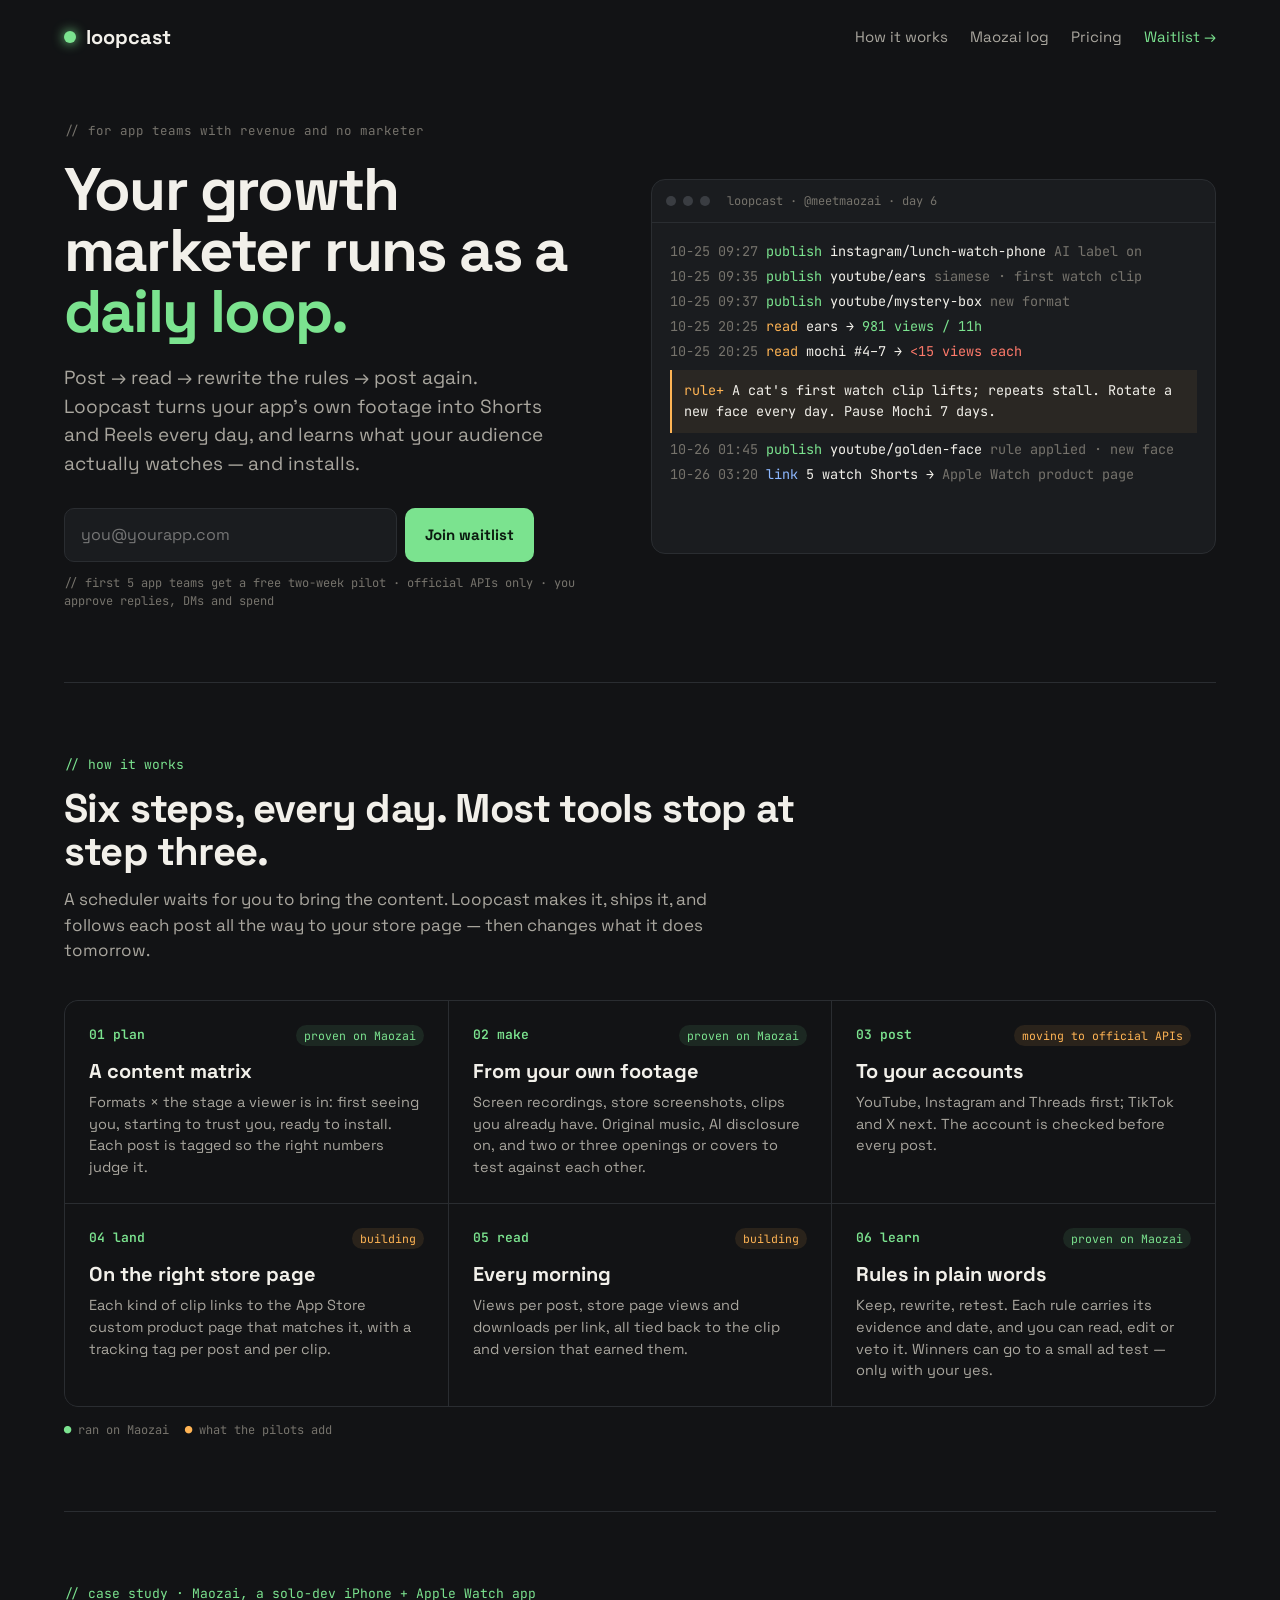
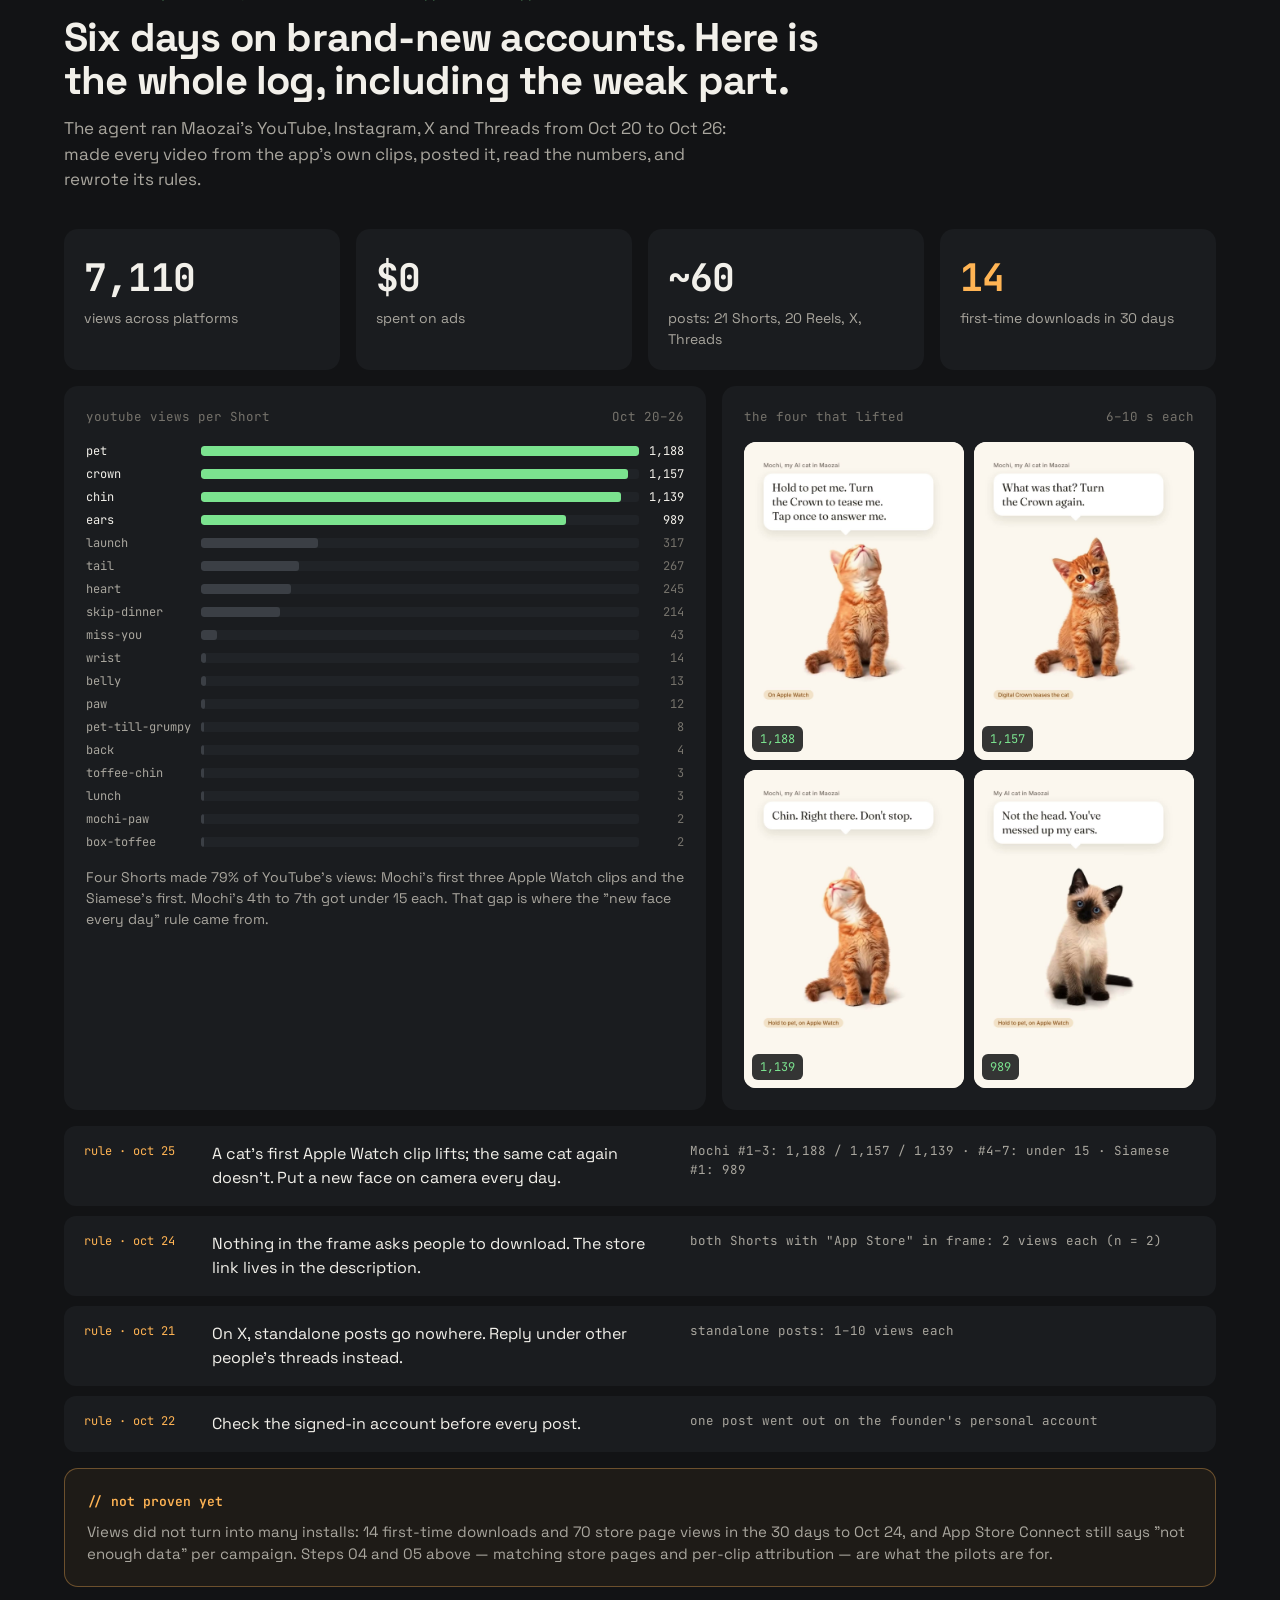
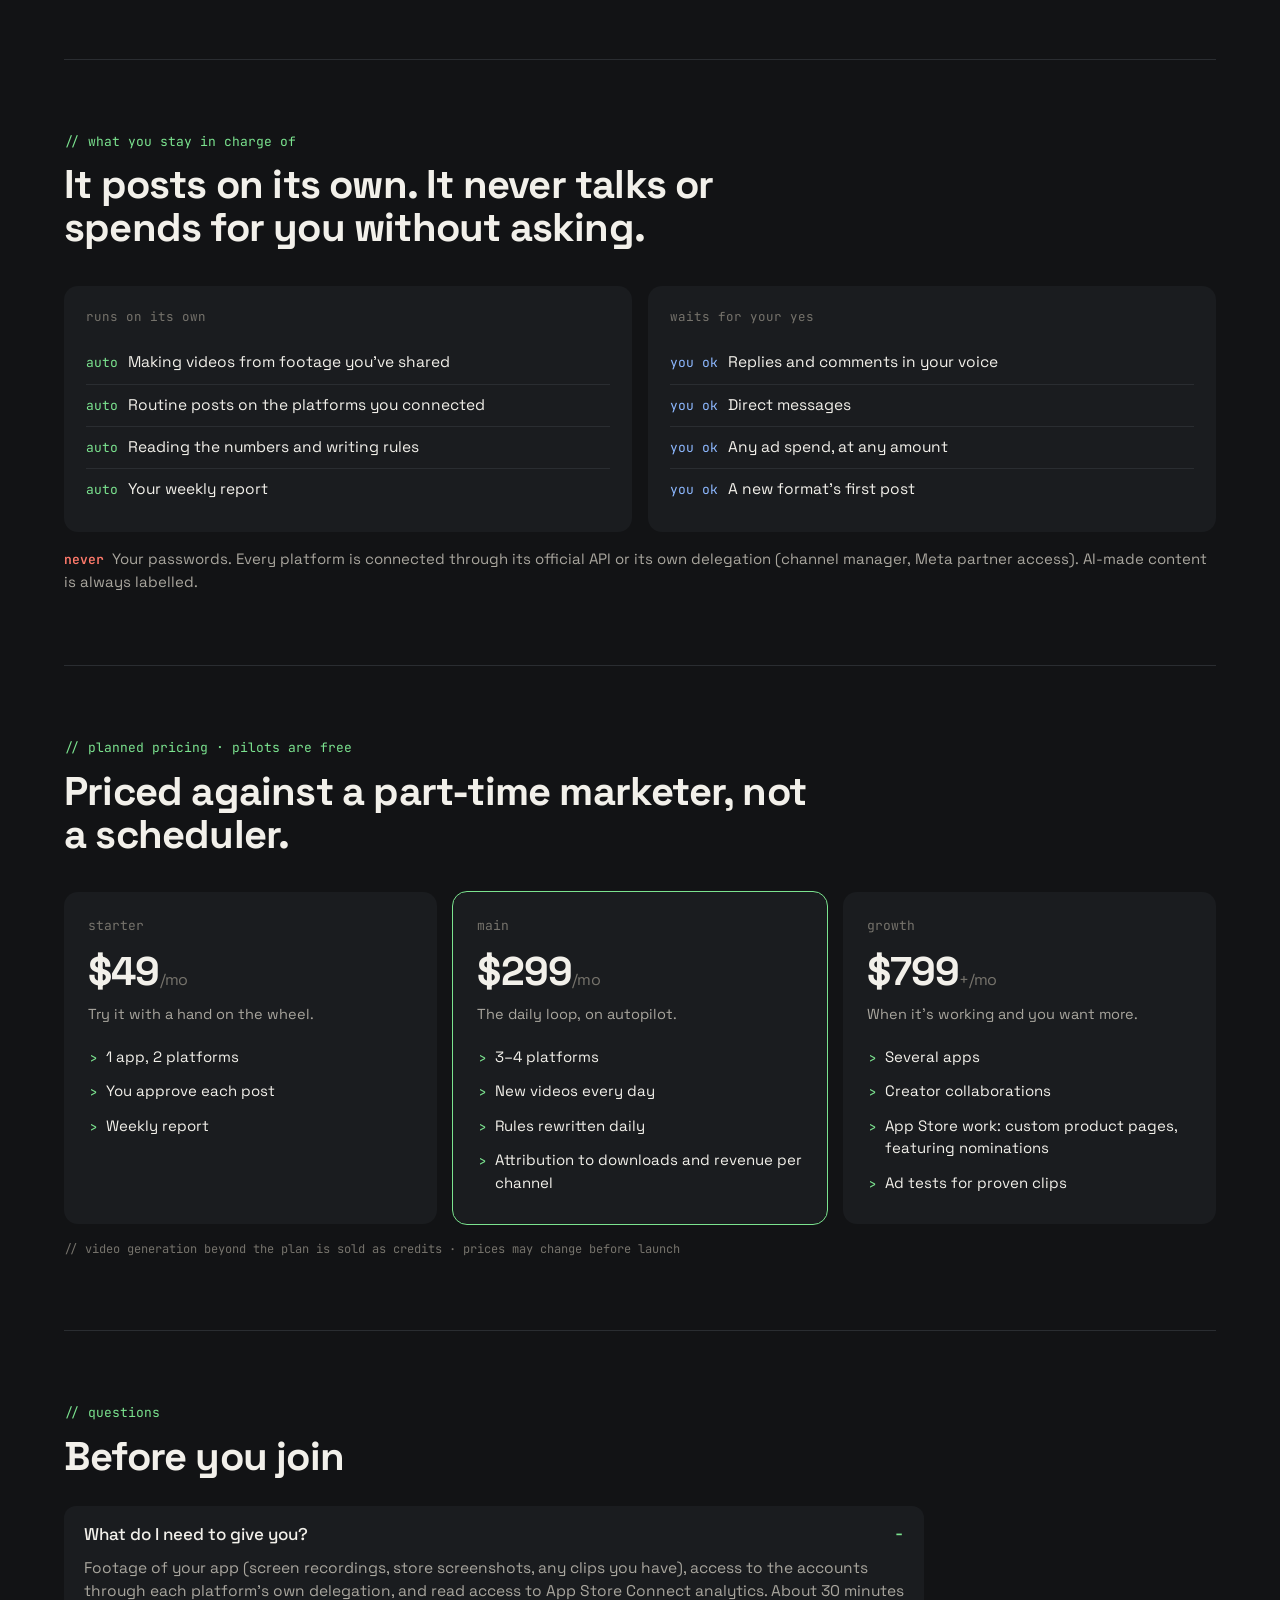
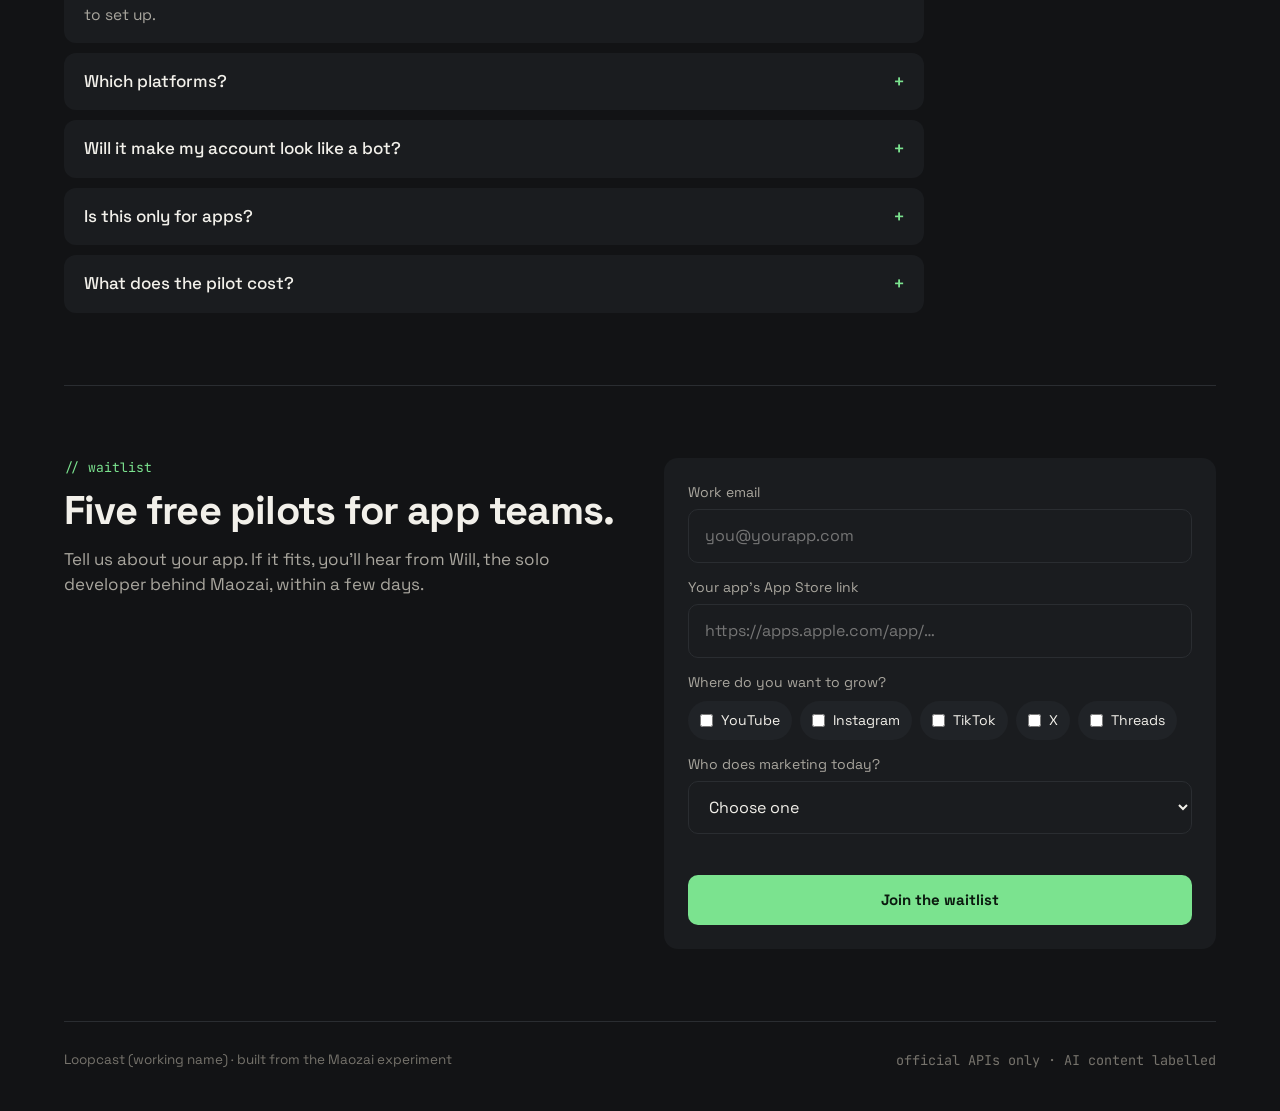
==== index.html @ eec86c52 "feat: loopcast landing page with waitlist Co-Authored-By: Claude Opus 5.5 <noreply@anthropic.com>" ====
<!doctype html>
<html lang="en">
<head>
<meta charset="utf-8">
<meta name="viewport" content="width=device-width, initial-scale=1">
<title>Loopcast — a growth marketer that runs as a daily loop</title>
<meta name="description" content="Loopcast turns your app's own footage into Shorts and Reels every day, posts them through official APIs, reads the numbers and rewrites its own rules. Case study: Maozai, 7,110 views in 6 days with $0 on ads.">
<link rel="canonical" href="https://loopcast.dev/">
<meta property="og:type" content="website">
<meta property="og:url" content="https://loopcast.dev/">
<meta property="og:title" content="Loopcast — a growth marketer that runs as a daily loop">
<meta property="og:description" content="Post, read the numbers, rewrite the rules, post again. Case study: Maozai, 7,110 views in 6 days with $0 on ads.">
<meta property="og:image" content="https://loopcast.dev/og.png">
<meta property="og:image:width" content="1200">
<meta property="og:image:height" content="630">
<meta name="twitter:card" content="summary_large_image">
<meta name="twitter:image" content="https://loopcast.dev/og.png">
<link rel="icon" href="favicon.svg" type="image/svg+xml">
<meta name="theme-color" content="#121315">
<link rel="preconnect" href="https://fonts.googleapis.com">
<link rel="preconnect" href="https://fonts.gstatic.com" crossorigin>
<link href="https://fonts.googleapis.com/css2?family=Space+Grotesk:wght@400;500;700&family=JetBrains+Mono:wght@400;600&display=swap" rel="stylesheet">
<!-- Analytics: add the Umami script here once a website id exists (same setup as pocketcat.app). -->
<style>
:root{--bg:#121315;--panel:#1A1C1F;--panel2:#202327;--line:#2A2D31;--ink:#F2F0EA;--body:#A9A69E;--soft:#76736C;--green:#7BE38F;--amber:#FFB454;--red:#FF7A6B;--blue:#8DB8FF}
*{box-sizing:border-box;margin:0;padding:0}
html{scroll-behavior:smooth}
@media(prefers-reduced-motion:reduce){html{scroll-behavior:auto}}
body{background:var(--bg);color:var(--ink);font-family:"Space Grotesk",system-ui,sans-serif;-webkit-font-smoothing:antialiased;line-height:1.5;overflow-x:hidden}
.mono{font-family:"JetBrains Mono",ui-monospace,monospace}
a{color:inherit}
.wrap{max-width:1200px;margin:0 auto;padding:0 24px}
nav{display:flex;justify-content:space-between;align-items:center;padding:22px 0;font-size:15px}
.logo{font-weight:700;font-size:20px;display:flex;align-items:center;gap:10px;text-decoration:none}
.logo i{width:12px;height:12px;border-radius:50%;background:var(--green);box-shadow:0 0 12px var(--green)}
nav .links a{color:var(--body);text-decoration:none;margin-left:22px}
nav .links a:hover{color:var(--ink)}
nav .links a.cta{color:var(--green)}

/* hero */
.hero{display:grid;grid-template-columns:1fr 1.05fr;gap:48px;align-items:center;padding:48px 0 72px}
.eyebrow{font-family:"JetBrains Mono",monospace;font-size:12.5px;color:var(--soft);margin-bottom:18px}
h1{font-size:60px;line-height:1.02;letter-spacing:-.03em;font-weight:700}
h1 span{color:var(--green)}
.lede{color:var(--body);font-size:19px;margin:22px 0 30px;max-width:500px}
.quick{display:flex;gap:8px;max-width:470px}
input,select{padding:14px 16px;background:var(--panel);border:1px solid var(--line);border-radius:10px;color:var(--ink);font:inherit;font-size:16px;width:100%}
input:focus,select:focus{outline:2px solid var(--green);outline-offset:1px;border-color:transparent}
.quick input{flex:1}
button{padding:14px 20px;border:0;border-radius:10px;background:var(--green);color:#0B1A0F;font:inherit;font-weight:700;font-size:15px;cursor:pointer;white-space:nowrap}
button:hover{filter:brightness(1.08)}
.fine{font-family:"JetBrains Mono",monospace;font-size:12px;color:var(--soft);margin-top:12px}

.term{background:var(--panel);border:1px solid var(--line);border-radius:14px;overflow:hidden;font-family:"JetBrains Mono",monospace;font-size:13.5px;min-width:0}
.bar{display:flex;gap:7px;padding:12px 14px;border-bottom:1px solid var(--line);align-items:center;color:var(--soft);font-size:12px}
.bar i{width:10px;height:10px;border-radius:50%;background:#3A3D42;flex:none}
.bar span{margin-left:10px;white-space:nowrap;overflow:hidden;text-overflow:ellipsis}
.log{padding:16px 18px;line-height:1.85;min-height:330px}
.log>div{white-space:nowrap;overflow:hidden;text-overflow:ellipsis}
.log>div.hide{visibility:hidden}
.t{color:var(--soft)}.g{color:var(--green)}.a{color:var(--amber)}.r{color:var(--red)}.w{color:var(--ink)}.b{color:var(--blue)}
.rulebox{margin:6px 0 4px;padding:10px 12px;border-left:2px solid var(--amber);background:rgba(255,180,84,.07);white-space:normal!important;line-height:1.6}
.cursor{display:inline-block;width:8px;height:15px;background:var(--green);vertical-align:-2px;animation:blink 1s steps(1) infinite}
@keyframes blink{50%{opacity:0}}
@media(prefers-reduced-motion:reduce){.cursor{animation:none}}

/* sections */
section.block{padding:72px 0;border-top:1px solid var(--line)}
.label{font-family:"JetBrains Mono",monospace;font-size:13px;color:var(--green);margin-bottom:12px}
h2{font-size:40px;line-height:1.08;letter-spacing:-.02em;font-weight:700;max-width:760px}
.sub{color:var(--body);font-size:17px;max-width:680px;margin-top:14px}

/* loop */
.loop{display:grid;grid-template-columns:repeat(3,1fr);gap:1px;background:var(--line);border:1px solid var(--line);border-radius:14px;overflow:hidden;margin-top:36px}
.step{background:var(--bg);padding:24px}
.step .n{font-family:"JetBrains Mono",monospace;color:var(--green);font-size:13px;font-weight:600;display:flex;justify-content:space-between;gap:8px}
.state{font-weight:400;font-size:11.5px;padding:2px 8px;border-radius:99px;white-space:nowrap}
.state.ok{color:var(--green);background:rgba(123,227,143,.1)}
.state.wip{color:var(--amber);background:rgba(255,180,84,.1)}
.state.ask{color:var(--blue);background:rgba(141,184,255,.1)}
.step h3{font-size:20px;margin:10px 0 6px}
.step p{color:var(--body);font-size:14.5px}
.legend{display:flex;gap:16px;flex-wrap:wrap;margin-top:14px;font-family:"JetBrains Mono",monospace;font-size:12px;color:var(--soft)}

/* case */
.stats{display:grid;grid-template-columns:repeat(4,1fr);gap:16px;margin-top:36px}
.stat{background:var(--panel);border-radius:14px;padding:20px}
.stat .v{font-size:38px;font-weight:700;letter-spacing:-.02em}
.stat .k{color:var(--body);font-size:14px;margin-top:2px}
.stat.warn .v{color:var(--amber)}
.case{display:grid;grid-template-columns:1.3fr 1fr;gap:16px;margin-top:16px}
.panel{background:var(--panel);border-radius:14px;padding:22px;min-width:0}
.panel h4{font-family:"JetBrains Mono",monospace;font-size:12.5px;color:var(--soft);font-weight:400;margin-bottom:16px;display:flex;justify-content:space-between;gap:12px}
.chart{display:grid;grid-template-columns:auto 1fr auto;gap:5px 10px;align-items:center;font-family:"JetBrains Mono",monospace;font-size:12px}
.chart .nm{color:var(--body);white-space:nowrap}
.chart .tr{height:10px;background:var(--panel2);border-radius:3px;overflow:hidden}
.chart .tr i{display:block;height:100%;background:#3B3F45;border-radius:3px}
.chart .hit .tr i{background:var(--green)}
.chart .hit .nm,.chart .hit .vv{color:var(--ink)}
.chart>div{display:contents}
.chart .vv{color:var(--soft);text-align:right}
.note{color:var(--body);font-size:14px;margin-top:16px}
.vids{display:grid;grid-template-columns:1fr 1fr;gap:10px}
.vid{position:relative;border-radius:12px;overflow:hidden;background:#F7F3EE;aspect-ratio:9/13}
.vid video{width:100%;height:100%;object-fit:cover;object-position:center 30%;display:block}
.vid span{position:absolute;left:8px;bottom:8px;background:rgba(18,19,21,.85);color:var(--green);font-family:"JetBrains Mono",monospace;font-size:12px;padding:4px 8px;border-radius:6px}
.rules{margin-top:16px;display:grid;gap:10px}
.rule{display:grid;grid-template-columns:110px 1fr 1.1fr;gap:18px;background:var(--panel);border-radius:12px;padding:16px 20px;align-items:start}
.rule .d{font-family:"JetBrains Mono",monospace;font-size:12px;color:var(--amber)}
.rule .txt{font-size:16px}
.rule .ev{font-family:"JetBrains Mono",monospace;font-size:12.5px;color:var(--body)}
.honest{margin-top:16px;border:1px solid rgba(255,180,84,.35);background:rgba(255,180,84,.05);border-radius:14px;padding:20px 22px}
.honest b{color:var(--amber);font-family:"JetBrains Mono",monospace;font-size:13px;font-weight:600}
.honest p{color:var(--body);margin-top:8px;font-size:15px}

/* control */
.tiers{display:grid;grid-template-columns:1fr 1fr;gap:16px;margin-top:36px}
.tiers ul{list-style:none;margin-top:6px}
.tiers li{padding:9px 0;border-bottom:1px solid var(--line);color:var(--ink);font-size:15.5px;display:flex;gap:10px}
.tiers li:last-child{border:0}
.tiers li::before{font-family:"JetBrains Mono",monospace;font-size:13px;padding-top:2px}
.auto li::before{content:"auto";color:var(--green)}
.yes li::before{content:"you ok";color:var(--blue)}
.never{margin-top:16px;color:var(--body);font-size:15px}
.never b{color:var(--red);font-family:"JetBrains Mono",monospace;font-weight:600;font-size:13px;margin-right:8px}

/* pricing */
.plans{display:grid;grid-template-columns:repeat(3,1fr);gap:16px;margin-top:36px}
.plan{background:var(--panel);border-radius:14px;padding:24px;display:flex;flex-direction:column}
.plan.main{outline:1px solid var(--green)}
.plan .nm{font-family:"JetBrains Mono",monospace;font-size:13px;color:var(--soft)}
.plan .pr{font-size:40px;font-weight:700;margin:6px 0 2px;letter-spacing:-.02em}
.plan .pr small{font-size:16px;color:var(--soft);font-weight:400}
.plan .for{color:var(--body);font-size:14.5px;margin-bottom:14px}
.plan ul{list-style:none;color:var(--ink);font-size:15px}
.plan li{padding:6px 0 6px 18px;position:relative}
.plan li::before{content:"›";position:absolute;left:2px;color:var(--green)}

/* faq */
.faq{margin-top:28px;display:grid;gap:10px;max-width:860px}
details{background:var(--panel);border-radius:12px;padding:16px 20px}
summary{cursor:pointer;font-weight:500;font-size:17px;list-style:none;display:flex;justify-content:space-between;gap:12px}
summary::-webkit-details-marker{display:none}
summary::after{content:"+";font-family:"JetBrains Mono",monospace;color:var(--green)}
details[open] summary::after{content:"−"}
details p{color:var(--body);margin-top:10px;font-size:15.5px}

/* waitlist */
.join{display:grid;grid-template-columns:1fr 1fr;gap:48px;align-items:start}
.form{background:var(--panel);border-radius:14px;padding:24px;display:grid;gap:14px}
.form label{display:grid;gap:6px;font-size:14px;color:var(--body)}
.chips{display:flex;flex-wrap:wrap;gap:8px}
.chips label{display:flex;align-items:center;gap:8px;background:var(--panel2);padding:9px 12px;border-radius:99px;font-size:14px;color:var(--ink);cursor:pointer}
.chips input{width:auto;accent-color:var(--green)}
.ok-msg{display:none;font-family:"JetBrains Mono",monospace;font-size:14px;color:var(--green);line-height:1.7}
.form.done .fields{display:none}
.form.done .ok-msg{display:block}
.fields{display:grid;gap:14px}
.hp{position:absolute;left:-9999px;width:1px;height:1px;overflow:hidden}
.err{color:var(--red);font-size:13px;min-height:1em}
footer{border-top:1px solid var(--line);padding:28px 0 40px;color:var(--soft);font-size:13.5px;display:flex;justify-content:space-between;gap:16px;flex-wrap:wrap}

@media(max-width:960px){
 .loop{grid-template-columns:1fr 1fr}
 .case{grid-template-columns:1fr}
 .stats{grid-template-columns:1fr 1fr}
 .rule{grid-template-columns:1fr;gap:6px}
 .plans{grid-template-columns:1fr}
}
@media(max-width:760px){
 nav .links a:not(.cta){display:none}
 .hero{grid-template-columns:1fr;padding:16px 0 56px}
 h1{font-size:40px}
 h2{font-size:30px}
 .lede{font-size:17px}
 .quick{flex-direction:column}
 .term{font-size:11.5px}
 .log{padding:14px;min-height:0}
 .loop{grid-template-columns:1fr}
 .tiers{grid-template-columns:1fr}
 .join{grid-template-columns:1fr;gap:28px}
 section.block{padding:56px 0}
 .stat .v{font-size:30px}
}
</style>
</head>
<body>
<div class="wrap">

<nav>
 <a class="logo" href="#"><i></i>loopcast</a>
 <div class="links"><a href="#loop">How it works</a><a href="#maozai">Maozai log</a><a href="#pricing">Pricing</a><a href="#join" class="cta">Waitlist →</a></div>
</nav>

<header class="hero">
 <div>
  <div class="eyebrow">// for app teams with revenue and no marketer</div>
  <h1>Your growth marketer runs as a <span>daily loop.</span></h1>
  <p class="lede">Post → read → rewrite the rules → post again. Loopcast turns your app's own footage into Shorts and Reels every day, and learns what your audience actually watches — and installs.</p>
  <form class="quick" data-quick>
   <input type="email" name="email" placeholder="you@yourapp.com" aria-label="Work email" required>
   <button type="submit">Join waitlist</button>
  </form>
  <p class="fine">// first 5 app teams get a free two-week pilot · official APIs only · you approve replies, DMs and spend</p>
 </div>
 <div class="term" aria-label="Example of Loopcast's daily log for the Maozai account">
  <div class="bar"><i></i><i></i><i></i><span>loopcast · @meetmaozai · day 6</span></div>
  <div class="log" id="log">
   <div><span class="t">10-25 09:27</span> <span class="g">publish</span> <span class="w">instagram/lunch-watch-phone</span> <span class="t">AI label on</span></div>
   <div><span class="t">10-25 09:35</span> <span class="g">publish</span> <span class="w">youtube/ears</span> <span class="t">siamese · first watch clip</span></div>
   <div><span class="t">10-25 09:37</span> <span class="g">publish</span> <span class="w">youtube/mystery-box</span> <span class="t">new format</span></div>
   <div><span class="t">10-25 20:25</span> <span class="a">read</span> <span class="w">ears</span> → <span class="g">981 views / 11h</span></div>
   <div><span class="t">10-25 20:25</span> <span class="a">read</span> <span class="w">mochi #4–7</span> → <span class="r">&lt;15 views each</span></div>
   <div class="rulebox"><span class="a">rule+</span> <span class="w">A cat's first watch clip lifts; repeats stall. Rotate a new face every day. Pause Mochi 7 days.</span></div>
   <div><span class="t">10-26 01:45</span> <span class="g">publish</span> <span class="w">youtube/golden-face</span> <span class="t">rule applied · new face</span></div>
   <div><span class="t">10-26 03:20</span> <span class="b">link</span> <span class="w">5 watch Shorts</span> → <span class="t">Apple Watch product page</span></div>
   <div><span class="t">10-26 11:00</span> <span class="a">total</span> <span class="w">7,110 views · $0 ads</span> <span class="cursor"></span></div>
  </div>
 </div>
</header>

<section class="block" id="loop">
 <div class="label">// how it works</div>
 <h2>Six steps, every day. Most tools stop at step three.</h2>
 <p class="sub">A scheduler waits for you to bring the content. Loopcast makes it, ships it, and follows each post all the way to your store page — then changes what it does tomorrow.</p>
 <div class="loop">
  <div class="step"><div class="n">01 plan <span class="state ok">proven on Maozai</span></div><h3>A content matrix</h3><p>Formats × the stage a viewer is in: first seeing you, starting to trust you, ready to install. Each post is tagged so the right numbers judge it.</p></div>
  <div class="step"><div class="n">02 make <span class="state ok">proven on Maozai</span></div><h3>From your own footage</h3><p>Screen recordings, store screenshots, clips you already have. Original music, AI disclosure on, and two or three openings or covers to test against each other.</p></div>
  <div class="step"><div class="n">03 post <span class="state wip">moving to official APIs</span></div><h3>To your accounts</h3><p>YouTube, Instagram and Threads first; TikTok and X next. The account is checked before every post.</p></div>
  <div class="step"><div class="n">04 land <span class="state wip">building</span></div><h3>On the right store page</h3><p>Each kind of clip links to the App Store custom product page that matches it, with a tracking tag per post and per clip.</p></div>
  <div class="step"><div class="n">05 read <span class="state wip">building</span></div><h3>Every morning</h3><p>Views per post, store page views and downloads per link, all tied back to the clip and version that earned them.</p></div>
  <div class="step"><div class="n">06 learn <span class="state ok">proven on Maozai</span></div><h3>Rules in plain words</h3><p>Keep, rewrite, retest. Each rule carries its evidence and date, and you can read, edit or veto it. Winners can go to a small ad test — only with your yes.</p></div>
 </div>
 <div class="legend"><span><span class="g">●</span> ran on Maozai</span><span><span class="a">●</span> what the pilots add</span></div>
</section>

<section class="block" id="maozai">
 <div class="label">// case study · Maozai, a solo-dev iPhone + Apple Watch app</div>
 <h2>Six days on brand-new accounts. Here is the whole log, including the weak part.</h2>
 <p class="sub">The agent ran Maozai's YouTube, Instagram, X and Threads from Oct 20 to Oct 26: made every video from the app's own clips, posted it, read the numbers, and rewrote its rules.</p>
 <div class="stats">
  <div class="stat"><div class="v mono">7,110</div><div class="k">views across platforms</div></div>
  <div class="stat"><div class="v mono">$0</div><div class="k">spent on ads</div></div>
  <div class="stat"><div class="v mono">~60</div><div class="k">posts: 21 Shorts, 20 Reels, X, Threads</div></div>
  <div class="stat warn"><div class="v mono">14</div><div class="k">first-time downloads in 30 days</div></div>
 </div>
 <div class="case">
  <div class="panel">
   <h4><span>youtube views per Short</span><span>Oct 20–26</span></h4>
   <div class="chart" id="chart"></div>
   <p class="note">Four Shorts made 79% of YouTube's views: Mochi's first three Apple Watch clips and the Siamese's first. Mochi's 4th to 7th got under 15 each. That gap is where the "new face every day" rule came from.</p>
  </div>
  <div class="panel">
   <h4><span>the four that lifted</span><span>6–10 s each</span></h4>
   <div class="vids">
    <div class="vid"><video src="assets/pet.mp4" poster="assets/pet-cover.jpg" muted loop playsinline preload="none"></video><span>1,188</span></div>
    <div class="vid"><video src="assets/crown.mp4" poster="assets/crown-cover.jpg" muted loop playsinline preload="none"></video><span>1,157</span></div>
    <div class="vid"><video src="assets/chin.mp4" poster="assets/chin-cover.jpg" muted loop playsinline preload="none"></video><span>1,139</span></div>
    <div class="vid"><video src="assets/ears.mp4" poster="assets/ears-cover.jpg" muted loop playsinline preload="none"></video><span>989</span></div>
   </div>
  </div>
 </div>
 <div class="rules">
  <div class="rule"><div class="d">rule · oct 25</div><div class="txt">A cat's first Apple Watch clip lifts; the same cat again doesn't. Put a new face on camera every day.</div><div class="ev">Mochi #1–3: 1,188 / 1,157 / 1,139 · #4–7: under 15 · Siamese #1: 989</div></div>
  <div class="rule"><div class="d">rule · oct 24</div><div class="txt">Nothing in the frame asks people to download. The store link lives in the description.</div><div class="ev">both Shorts with "App Store" in frame: 2 views each (n = 2)</div></div>
  <div class="rule"><div class="d">rule · oct 21</div><div class="txt">On X, standalone posts go nowhere. Reply under other people's threads instead.</div><div class="ev">standalone posts: 1–10 views each</div></div>
  <div class="rule"><div class="d">rule · oct 22</div><div class="txt">Check the signed-in account before every post.</div><div class="ev">one post went out on the founder's personal account</div></div>
 </div>
 <div class="honest">
  <b>// not proven yet</b>
  <p>Views did not turn into many installs: 14 first-time downloads and 70 store page views in the 30 days to Oct 24, and App Store Connect still says "not enough data" per campaign. Steps 04 and 05 above — matching store pages and per-clip attribution — are what the pilots are for.</p>
 </div>
</section>

<section class="block" id="control">
 <div class="label">// what you stay in charge of</div>
 <h2>It posts on its own. It never talks or spends for you without asking.</h2>
 <div class="tiers">
  <div class="panel auto"><h4><span>runs on its own</span></h4><ul><li>Making videos from footage you've shared</li><li>Routine posts on the platforms you connected</li><li>Reading the numbers and writing rules</li><li>Your weekly report</li></ul></div>
  <div class="panel yes"><h4><span>waits for your yes</span></h4><ul><li>Replies and comments in your voice</li><li>Direct messages</li><li>Any ad spend, at any amount</li><li>A new format's first post</li></ul></div>
 </div>
 <p class="never"><b>never</b>Your passwords. Every platform is connected through its official API or its own delegation (channel manager, Meta partner access). AI-made content is always labelled.</p>
</section>

<section class="block" id="pricing">
 <div class="label">// planned pricing · pilots are free</div>
 <h2>Priced against a part-time marketer, not a scheduler.</h2>
 <div class="plans">
  <div class="plan"><div class="nm">starter</div><div class="pr">$49<small>/mo</small></div><div class="for">Try it with a hand on the wheel.</div><ul><li>1 app, 2 platforms</li><li>You approve each post</li><li>Weekly report</li></ul></div>
  <div class="plan main"><div class="nm">main</div><div class="pr">$299<small>/mo</small></div><div class="for">The daily loop, on autopilot.</div><ul><li>3–4 platforms</li><li>New videos every day</li><li>Rules rewritten daily</li><li>Attribution to downloads and revenue per channel</li></ul></div>
  <div class="plan"><div class="nm">growth</div><div class="pr">$799<small>+/mo</small></div><div class="for">When it's working and you want more.</div><ul><li>Several apps</li><li>Creator collaborations</li><li>App Store work: custom product pages, featuring nominations</li><li>Ad tests for proven clips</li></ul></div>
 </div>
 <p class="fine" style="margin-top:16px">// video generation beyond the plan is sold as credits · prices may change before launch</p>
</section>

<section class="block" id="faq">
 <div class="label">// questions</div>
 <h2>Before you join</h2>
 <div class="faq">
  <details open><summary>What do I need to give you?</summary><p>Footage of your app (screen recordings, store screenshots, any clips you have), access to the accounts through each platform's own delegation, and read access to App Store Connect analytics. About 30 minutes to set up.</p></details>
  <details><summary>Which platforms?</summary><p>YouTube Shorts, Instagram Reels and Threads first. TikTok and X come next; both need extra platform approval or paid API access.</p></details>
  <details><summary>Will it make my account look like a bot?</summary><p>It posts at a human pace, only content made from your real product, with AI disclosure where a platform asks for it. Replies and messages wait for you.</p></details>
  <details><summary>Is this only for apps?</summary><p>For now, yes: app teams with revenue and no marketer. The store-page and attribution steps are built around the App Store.</p></details>
  <details><summary>What does the pilot cost?</summary><p>Nothing. Two weeks, two platforms, a daily log you can read, and a report at the end. If it's worth it, the Main plan is $299/month.</p></details>
 </div>
</section>

<section class="block" id="join">
 <div class="join">
  <div>
   <div class="label">// waitlist</div>
   <h2>Five free pilots for app teams.</h2>
   <p class="sub">Tell us about your app. If it fits, you'll hear from Will, the solo developer behind Maozai, within a few days.</p>
  </div>
  <form class="form" id="waitlist" novalidate>
   <div class="fields">
    <label>Work email<input type="email" name="email" placeholder="you@yourapp.com" required></label>
    <label>Your app's App Store link<input type="url" name="app" placeholder="https://apps.apple.com/app/…"></label>
    <div><div style="font-size:14px;color:var(--body);margin-bottom:8px">Where do you want to grow?</div>
     <div class="chips"><label><input type="checkbox" name="platforms" value="youtube">YouTube</label><label><input type="checkbox" name="platforms" value="instagram">Instagram</label><label><input type="checkbox" name="platforms" value="tiktok">TikTok</label><label><input type="checkbox" name="platforms" value="x">X</label><label><input type="checkbox" name="platforms" value="threads">Threads</label></div></div>
    <label>Who does marketing today?<select name="today"><option value="">Choose one</option><option>Nobody</option><option>Me, when I have time</option><option>A freelancer or agency</option><option>Someone in-house</option></select></label>
    <label class="hp" aria-hidden="true">Leave this empty<input type="text" name="website" tabindex="-1" autocomplete="off"></label>
    <div class="err" id="err" role="alert"></div>
    <button type="submit">Join the waitlist</button>
   </div>
   <div class="ok-msg" role="status">✓ you're on the list.<br><span class="t">// we'll write from a real inbox, not a sequence.</span></div>
  </form>
 </div>
</section>

<footer><span>Loopcast (working name) · built from the Maozai experiment</span><span class="mono">official APIs only · AI content labelled</span></footer>
</div>

<script>
// Submissions go to a Cloudflare Worker that stores them in KV (worker/ in this folder).
const WAITLIST_ENDPOINT = "https://api.loopcast.dev/waitlist";

const shorts = [
  ["pet", 1188, 1], ["crown", 1157, 1], ["chin", 1139, 1], ["ears", 989, 1],
  ["launch", 317], ["tail", 267], ["heart", 245], ["skip-dinner", 214], ["miss-you", 43],
  ["wrist", 14], ["belly", 13], ["paw", 12], ["pet-till-grumpy", 8], ["back", 4],
  ["toffee-chin", 3], ["lunch", 3], ["mochi-paw", 2], ["box-toffee", 2]
];
const max = shorts[0][1];
document.getElementById("chart").innerHTML = shorts.map(([n, v, hit]) =>
  `<div class="${hit ? "hit" : ""}"><span class="nm">${n}</span><span class="tr"><i style="width:${Math.max(v / max * 100, 0.6)}%"></i></span><span class="vv">${v.toLocaleString("en-US")}</span></div>`
).join("");

const reduce = matchMedia("(prefers-reduced-motion: reduce)").matches;

// Reveal the hero log one line at a time.
if (!reduce) {
  const lines = [...document.querySelectorAll("#log > div")];
  lines.forEach((l) => l.classList.add("hide"));
  lines.forEach((l, i) => setTimeout(() => l.classList.remove("hide"), 350 + i * 420));
}

// Play the case-study clips only while they are on screen.
if (!reduce && "IntersectionObserver" in window) {
  const io = new IntersectionObserver((entries) => entries.forEach((e) => {
    if (e.isIntersecting) e.target.play().catch(() => {}); else e.target.pause();
  }), { threshold: 0.4 });
  document.querySelectorAll(".vid video").forEach((v) => io.observe(v));
}

const isEmail = (s) => /^[^\s@]+@[^\s@]+\.[^\s@]+$/.test(s);

async function submit(data) {
  if (WAITLIST_ENDPOINT) {
    const res = await fetch(WAITLIST_ENDPOINT, { method: "POST", headers: { "Content-Type": "application/json", Accept: "application/json" }, body: JSON.stringify(data) });
    if (!res.ok) throw new Error("waitlist " + res.status);
    return;
  }
  try {
    const saved = JSON.parse(localStorage.getItem("loopcast-waitlist") || "[]");
    saved.push({ ...data, at: new Date().toISOString() });
    localStorage.setItem("loopcast-waitlist", JSON.stringify(saved));
  } catch (e) { /* storage unavailable: nothing else to do locally */ }
}

// The hero form only collects the email, then hands over to the full form.
document.querySelector("[data-quick]").addEventListener("submit", (e) => {
  e.preventDefault();
  const email = e.target.email.value.trim();
  const full = document.getElementById("waitlist");
  full.email.value = email;
  document.getElementById("join").scrollIntoView({ behavior: reduce ? "auto" : "smooth" });
  (email ? full.app : full.email).focus({ preventScroll: true });
});

document.getElementById("waitlist").addEventListener("submit", async (e) => {
  e.preventDefault();
  const f = e.target, err = document.getElementById("err");
  const data = {
    email: f.email.value.trim(),
    app: f.app.value.trim(),
    platforms: [...f.querySelectorAll("[name=platforms]:checked")].map((c) => c.value),
    today: f.today.value,
    website: f.website.value
  };
  if (!isEmail(data.email)) { err.textContent = "Please enter a valid email."; f.email.focus(); return; }
  err.textContent = "";
  const btn = f.querySelector("button");
  btn.disabled = true;
  try {
    await submit(data);
    f.classList.add("done");
  } catch (x) {
    err.textContent = "That didn't go through. Please try again in a minute.";
    btn.disabled = false;
  }
});
</script>
</body>
</html>
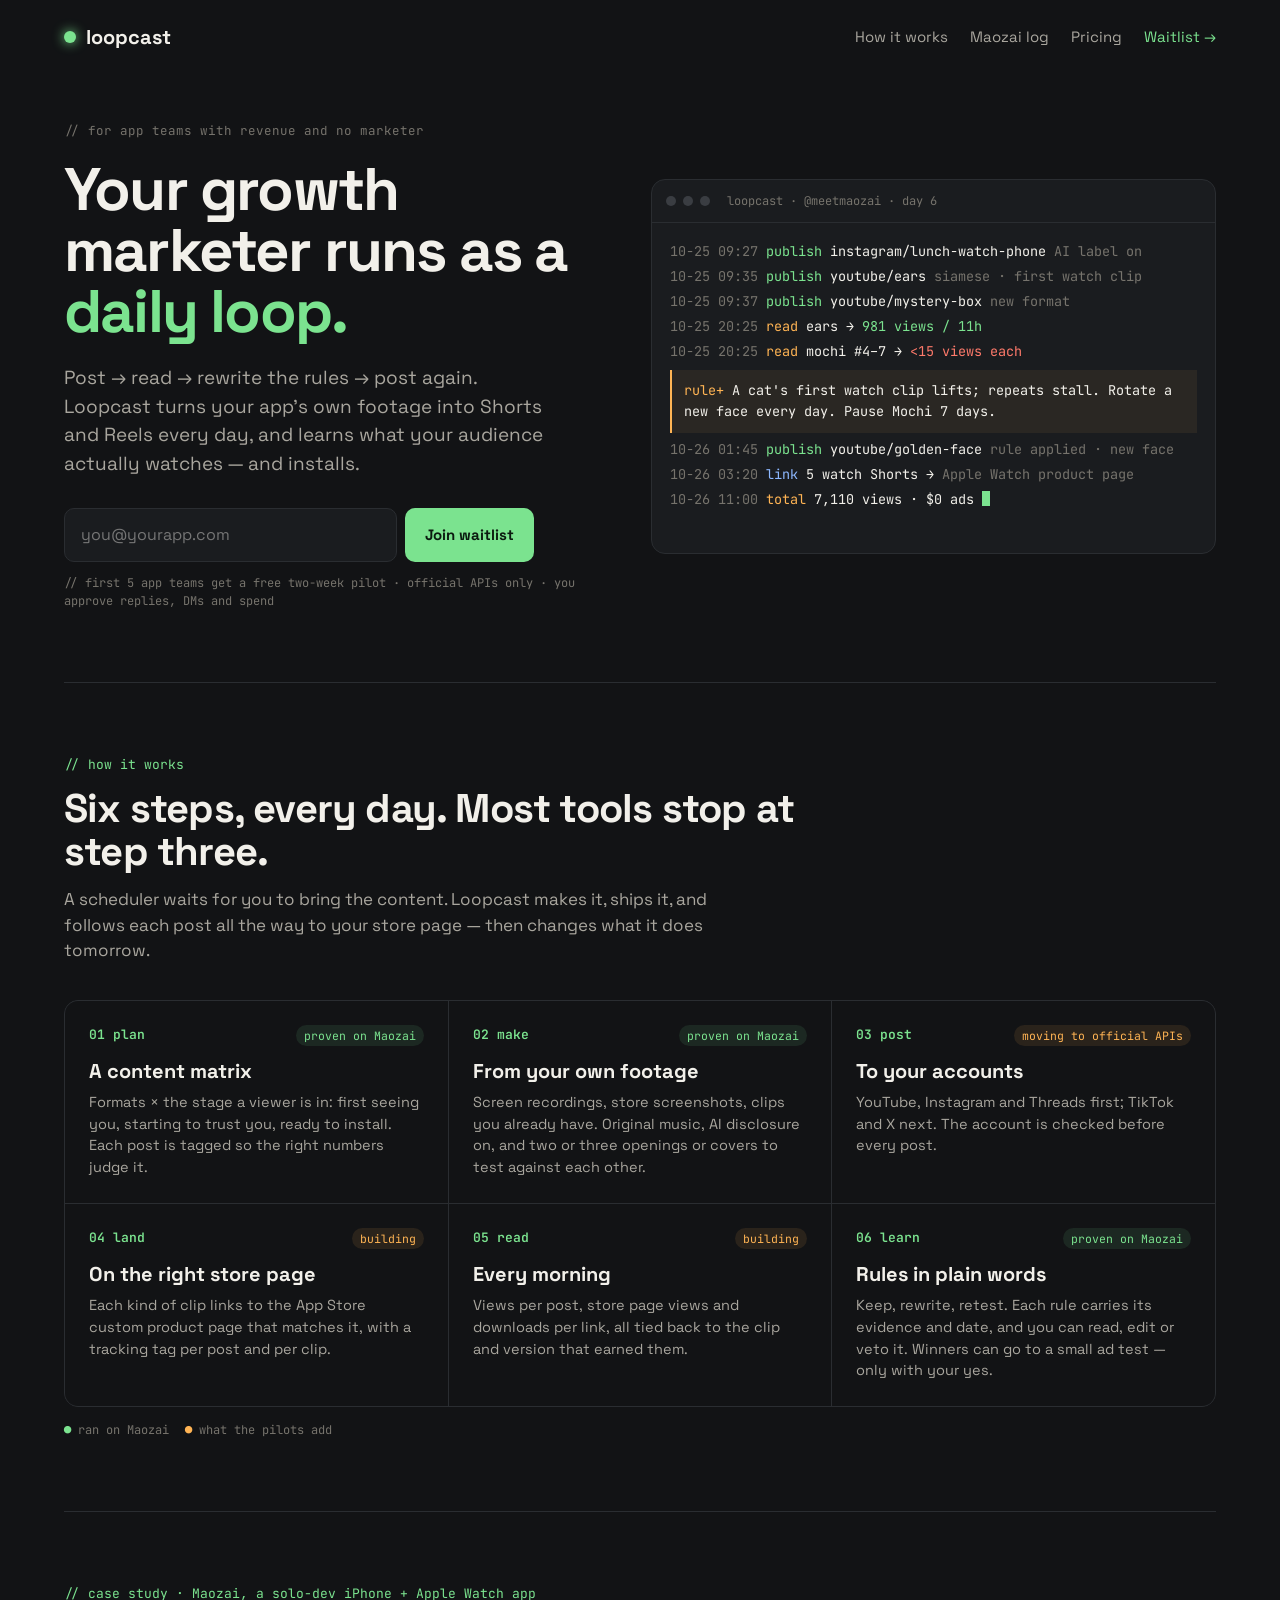
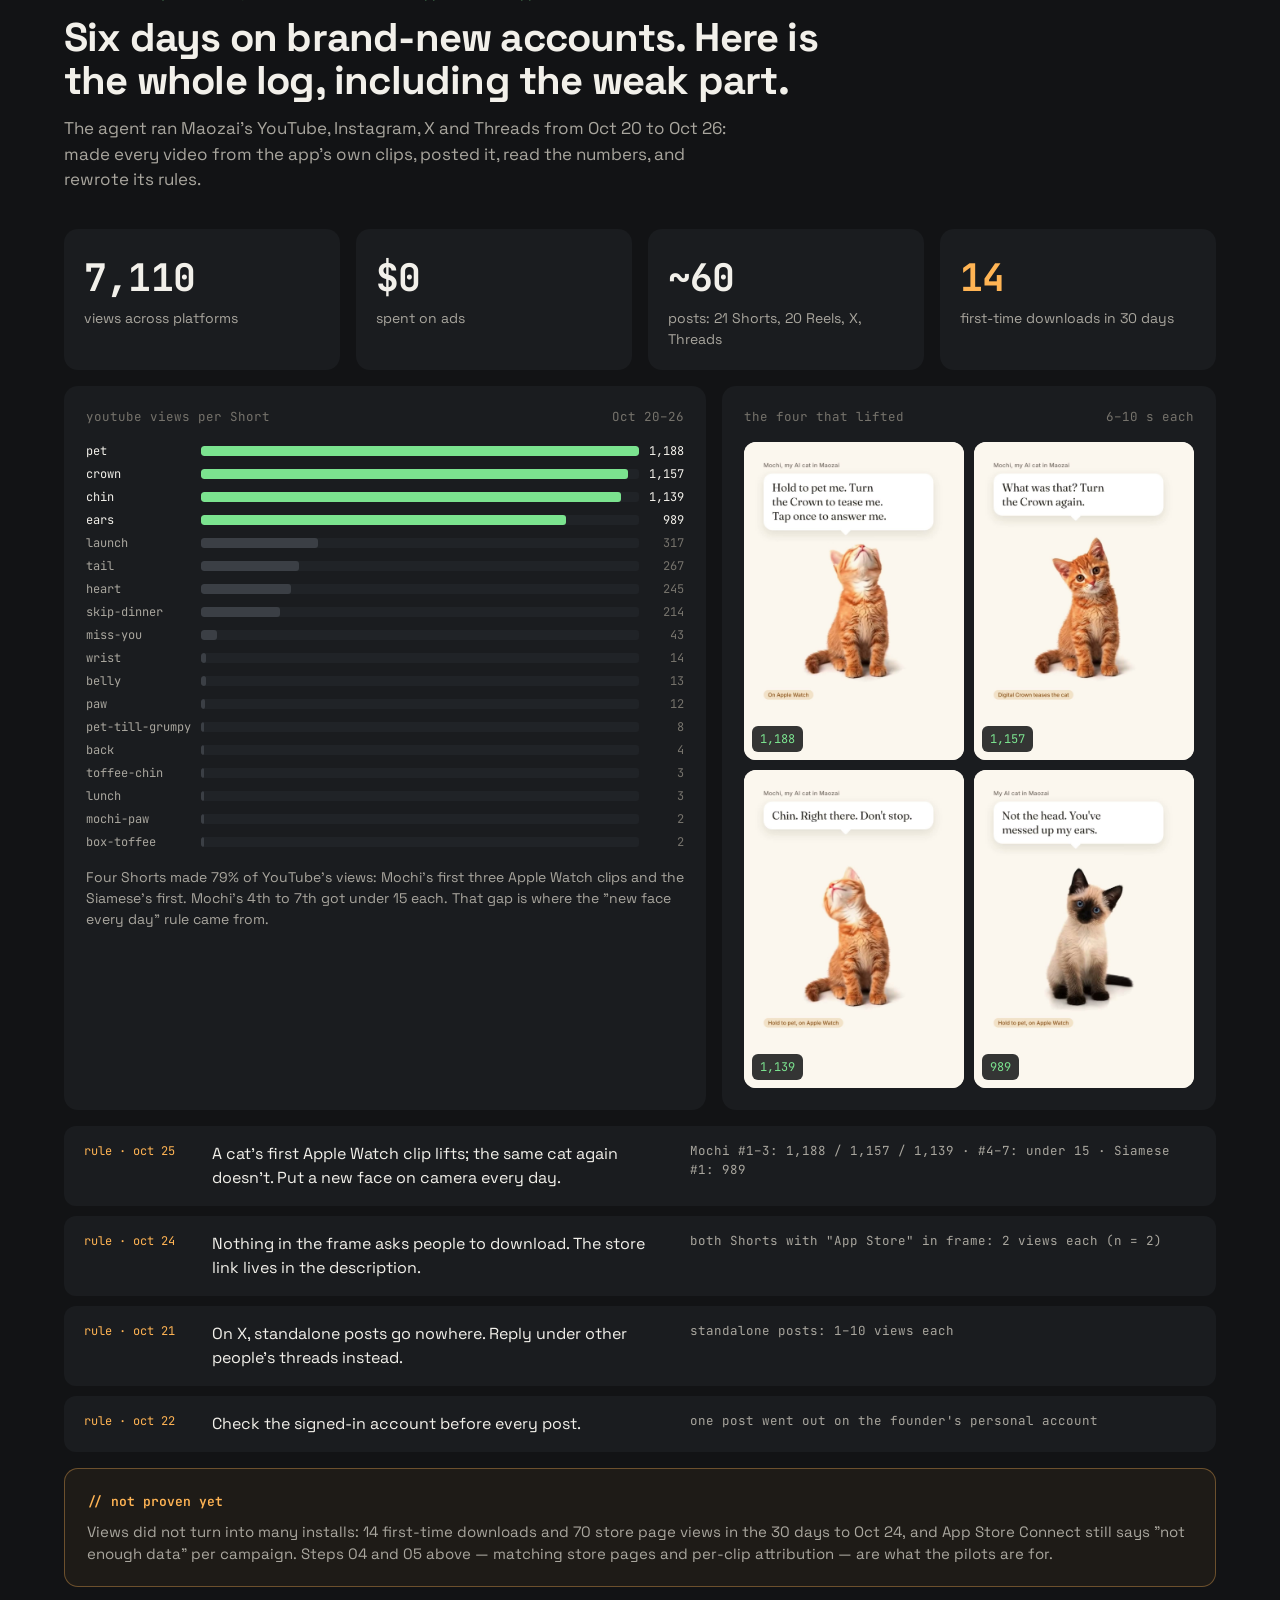
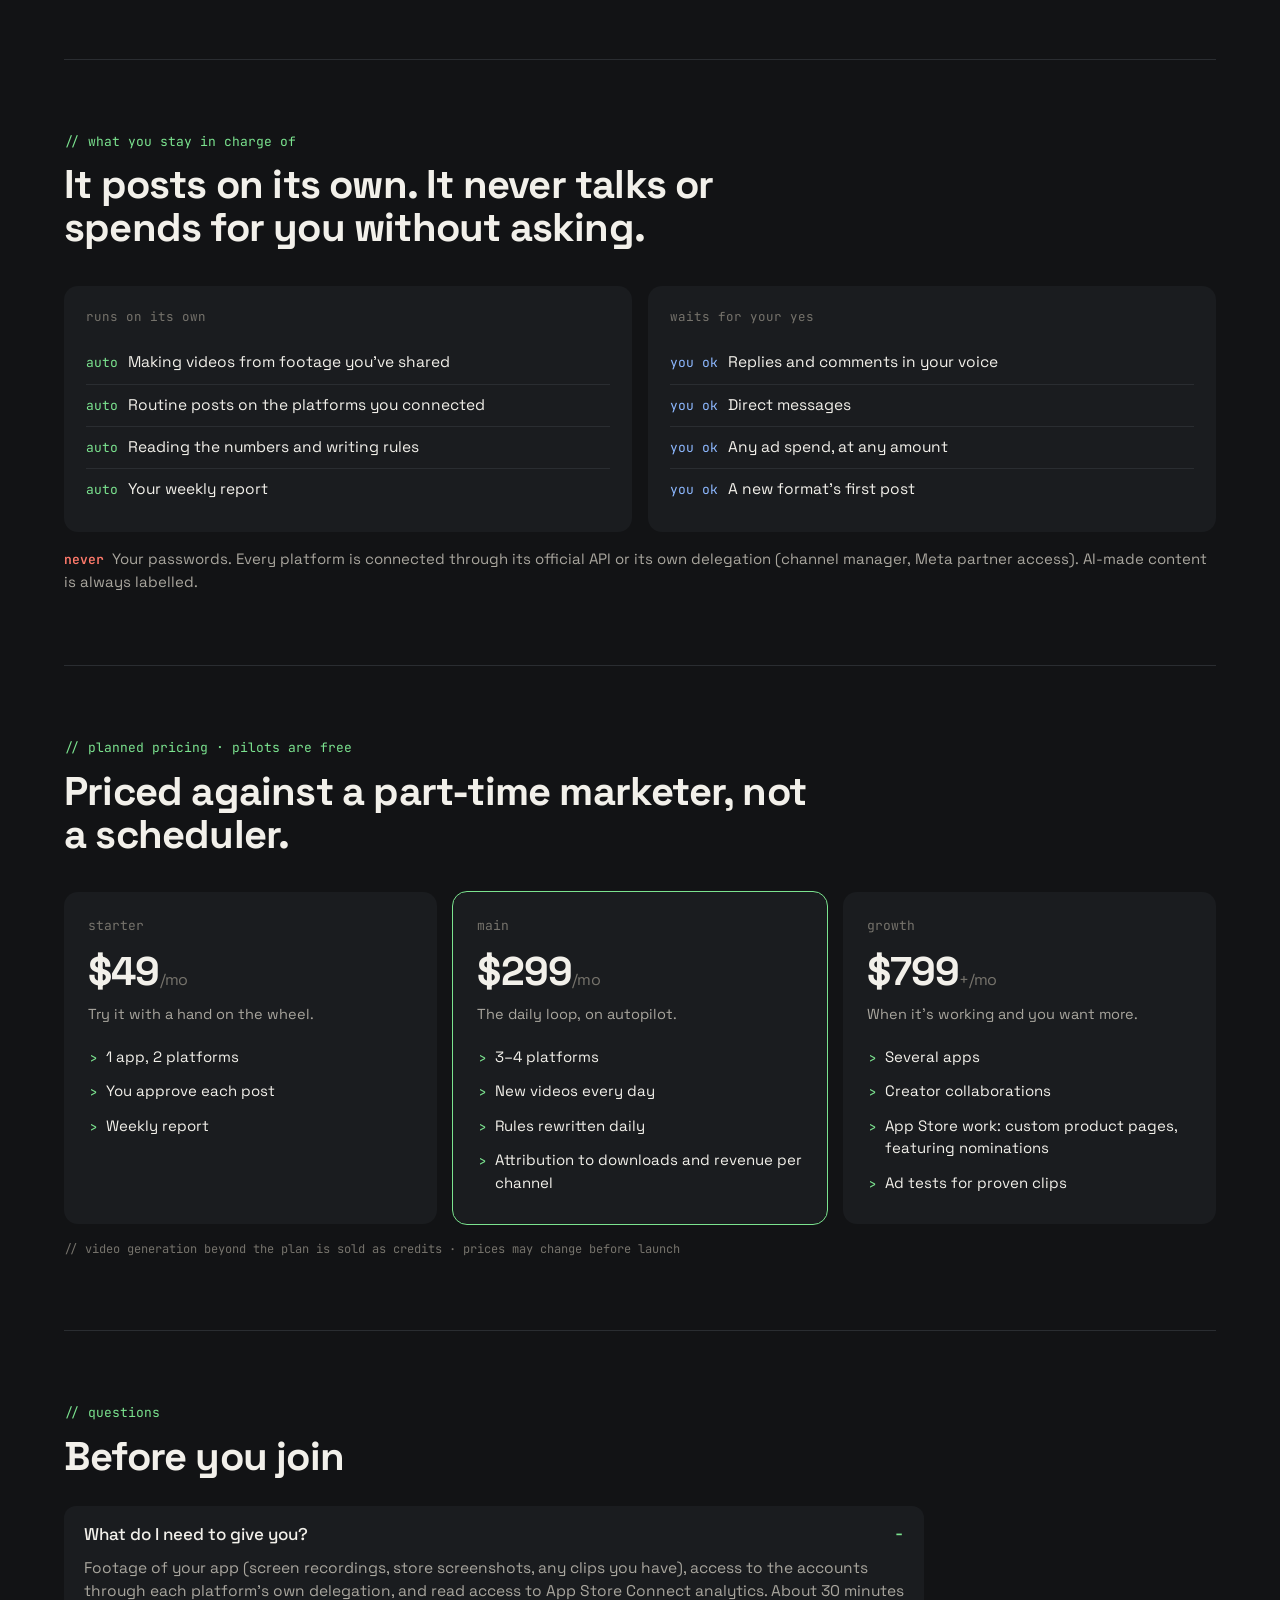
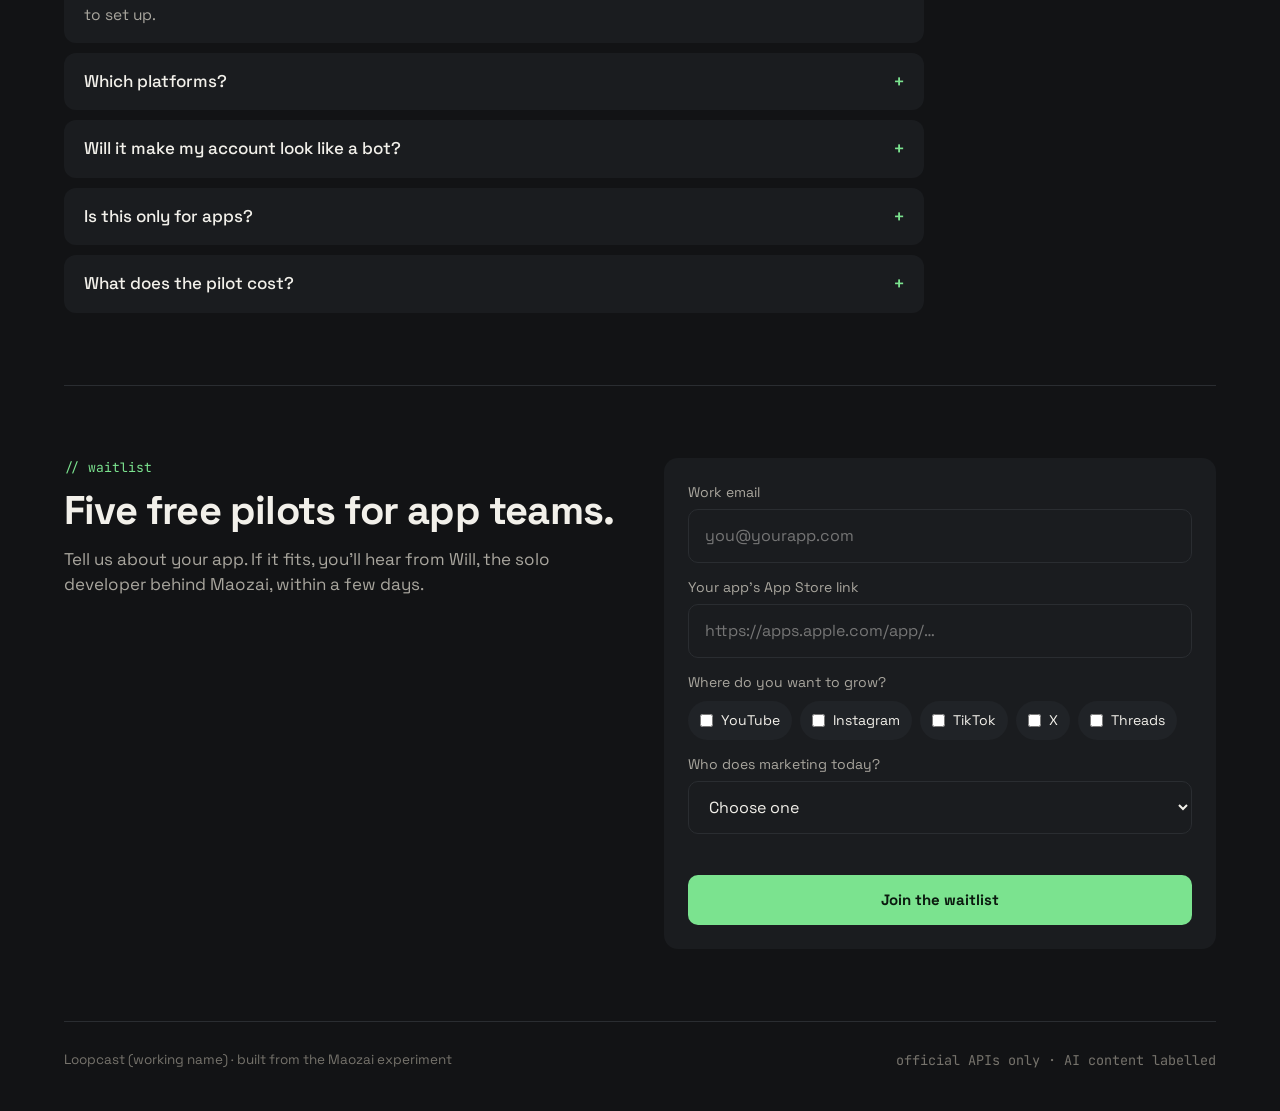
==== commit b27ad76c: "feat: add Cloudflare Web Analytics beacon Co-Authored-By: Claude Opus 5.5 <noreply@anthropic.com>" ====
--- a/index.html
+++ b/index.html
@@ -20,7 +20,6 @@
 <link rel="preconnect" href="https://fonts.googleapis.com">
 <link rel="preconnect" href="https://fonts.gstatic.com" crossorigin>
 <link href="https://fonts.googleapis.com/css2?family=Space+Grotesk:wght@400;500;700&family=JetBrains+Mono:wght@400;600&display=swap" rel="stylesheet">
-<!-- Analytics: add the Umami script here once a website id exists (same setup as pocketcat.app). -->
 <style>
 :root{--bg:#121315;--panel:#1A1C1F;--panel2:#202327;--line:#2A2D31;--ink:#F2F0EA;--body:#A9A69E;--soft:#76736C;--green:#7BE38F;--amber:#FFB454;--red:#FF7A6B;--blue:#8DB8FF}
 *{box-sizing:border-box;margin:0;padding:0}
@@ -411,5 +410,7 @@
   }
 });
 </script>
+<!-- Cloudflare Web Analytics: cookieless page views, site "loopcast.dev" in the Cloudflare dashboard. -->
+<script defer src="https://static.cloudflareinsights.com/beacon.min.js" data-cf-beacon='{"token": "4d3c9769af3f4855999fc5357072c7f0"}'></script>
 </body>
 </html>
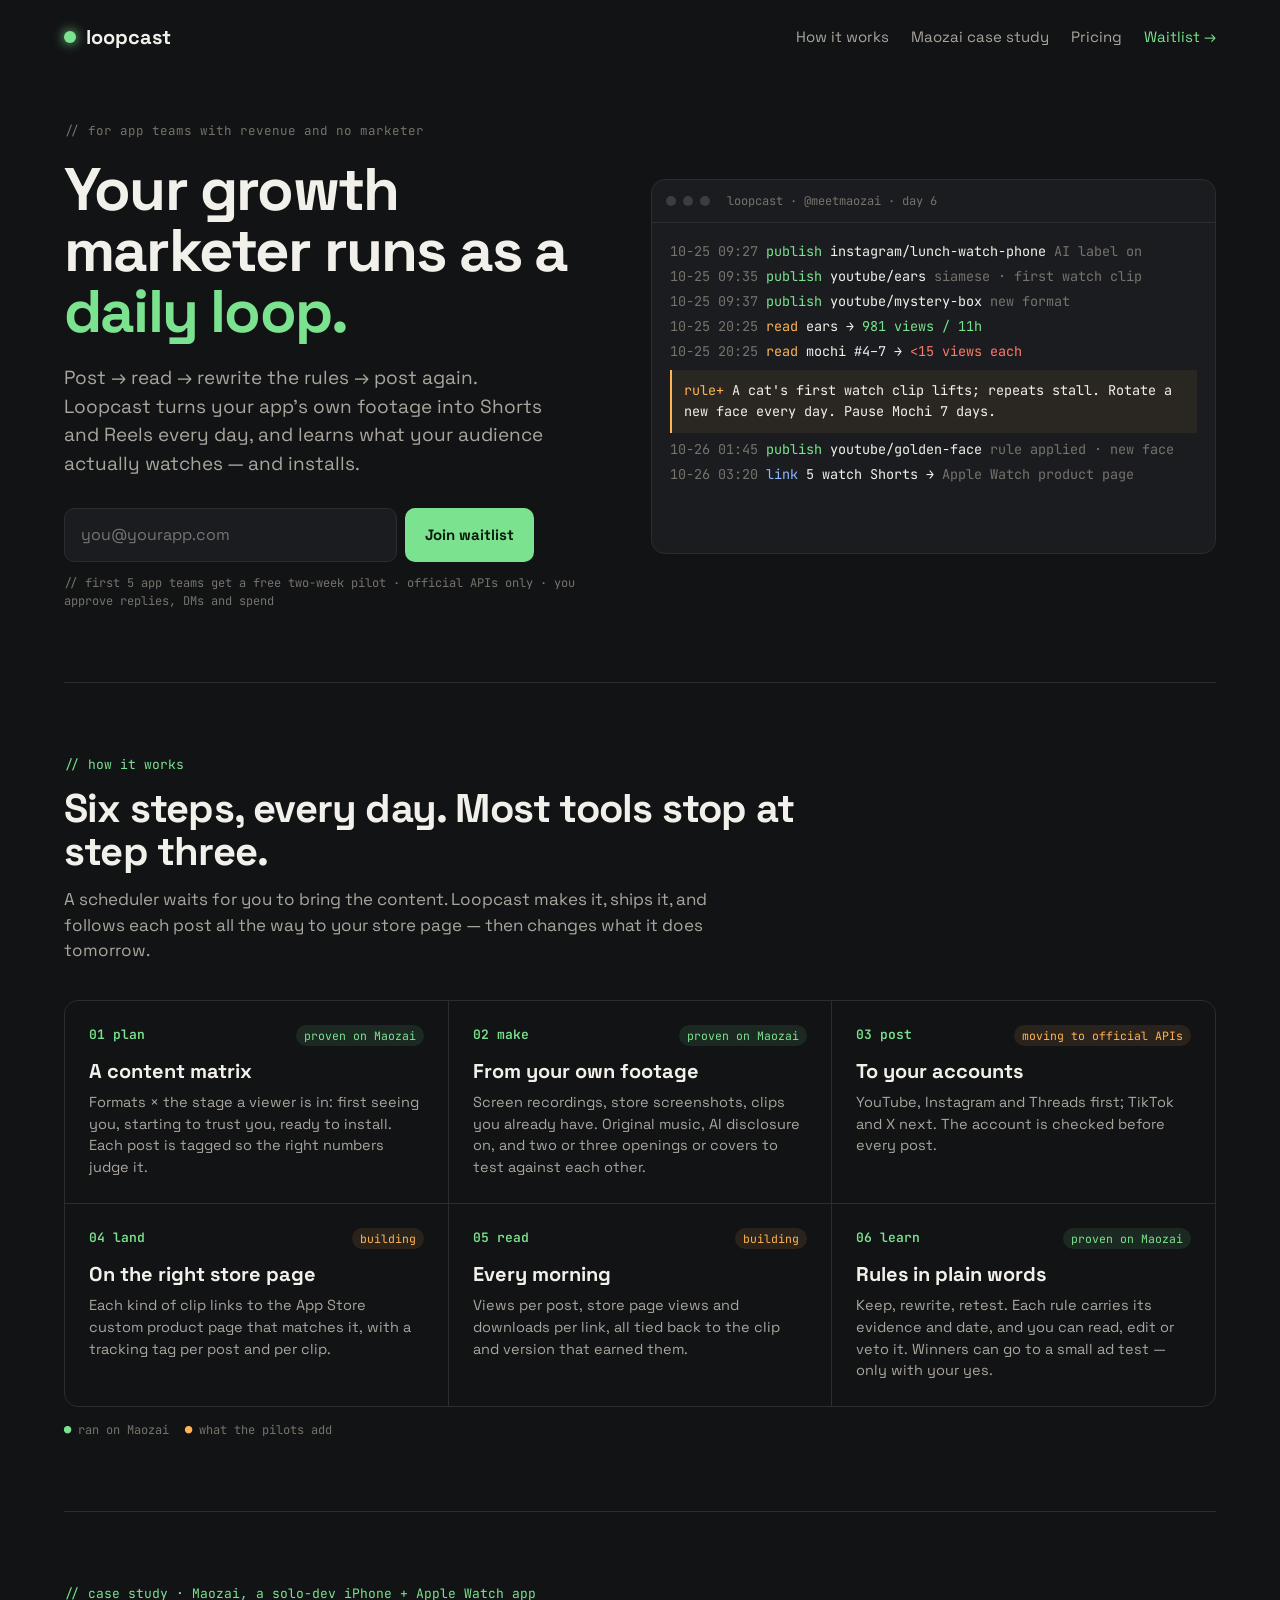
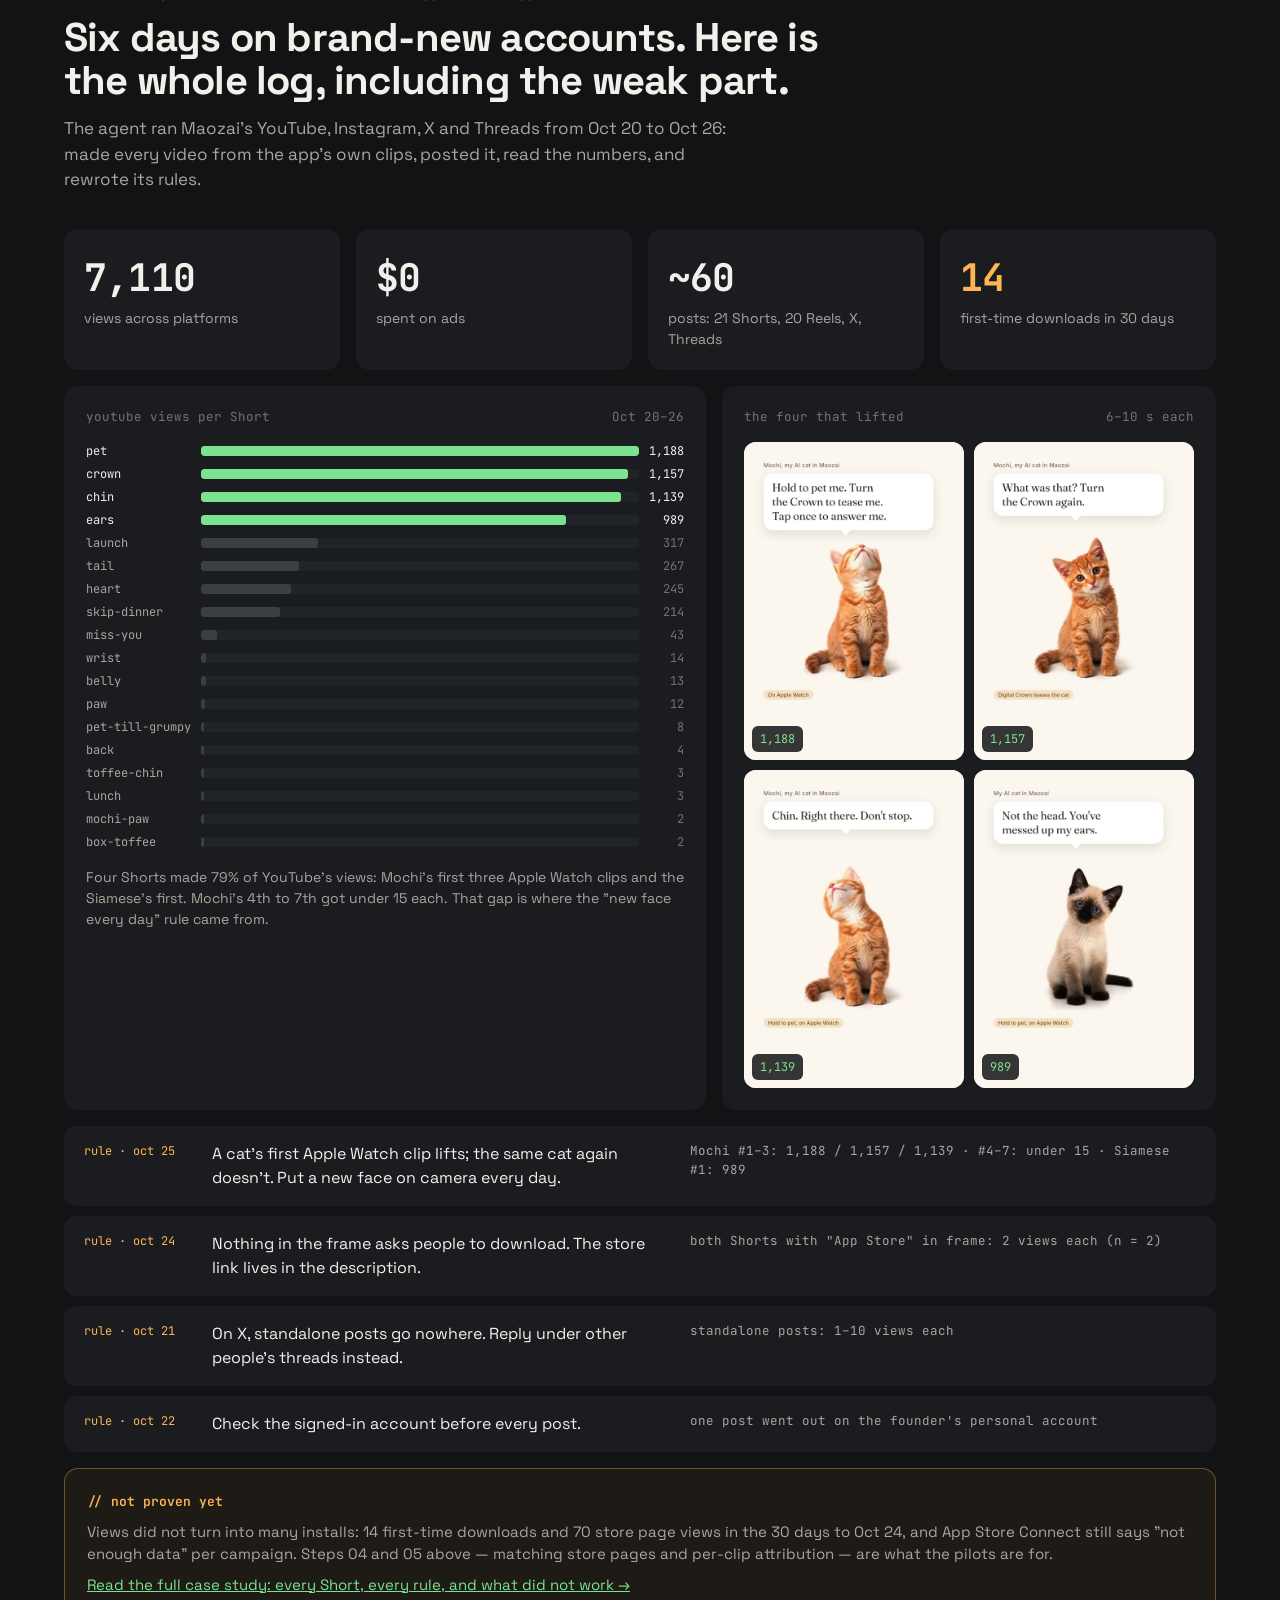
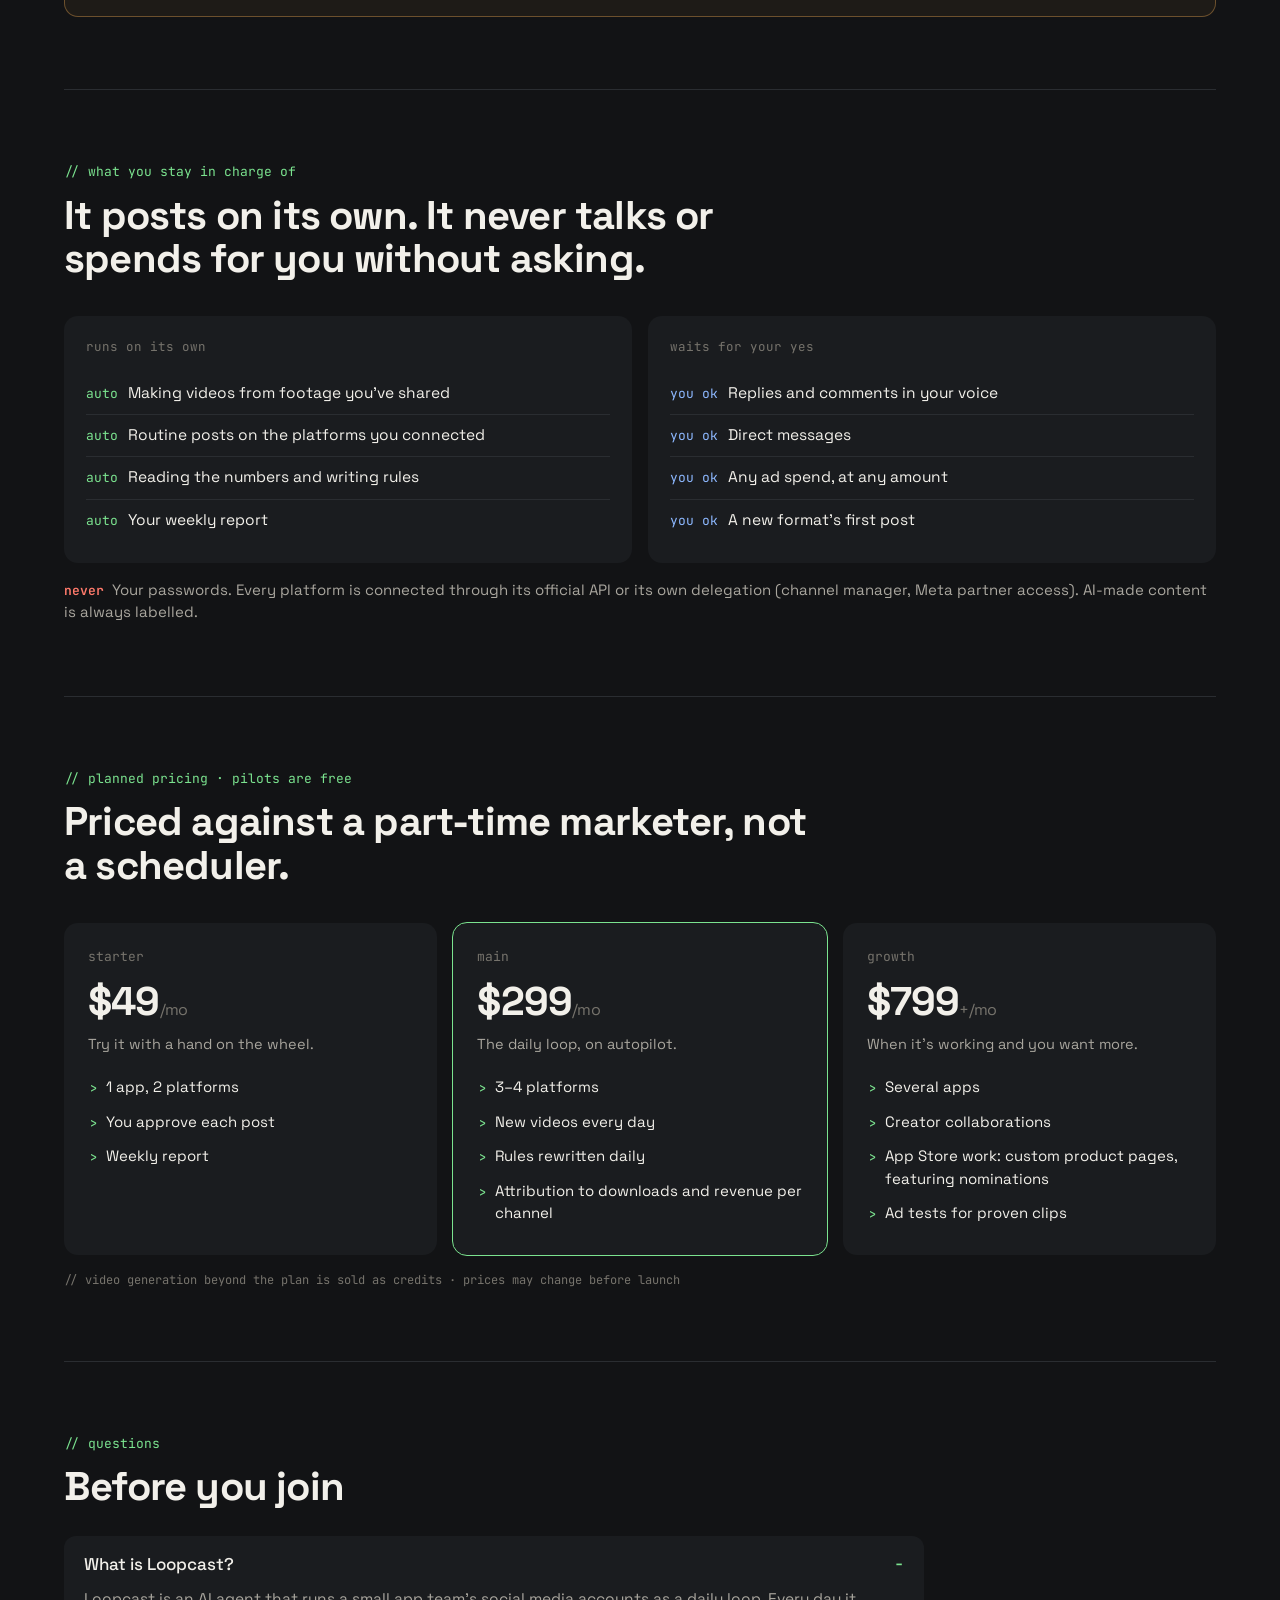
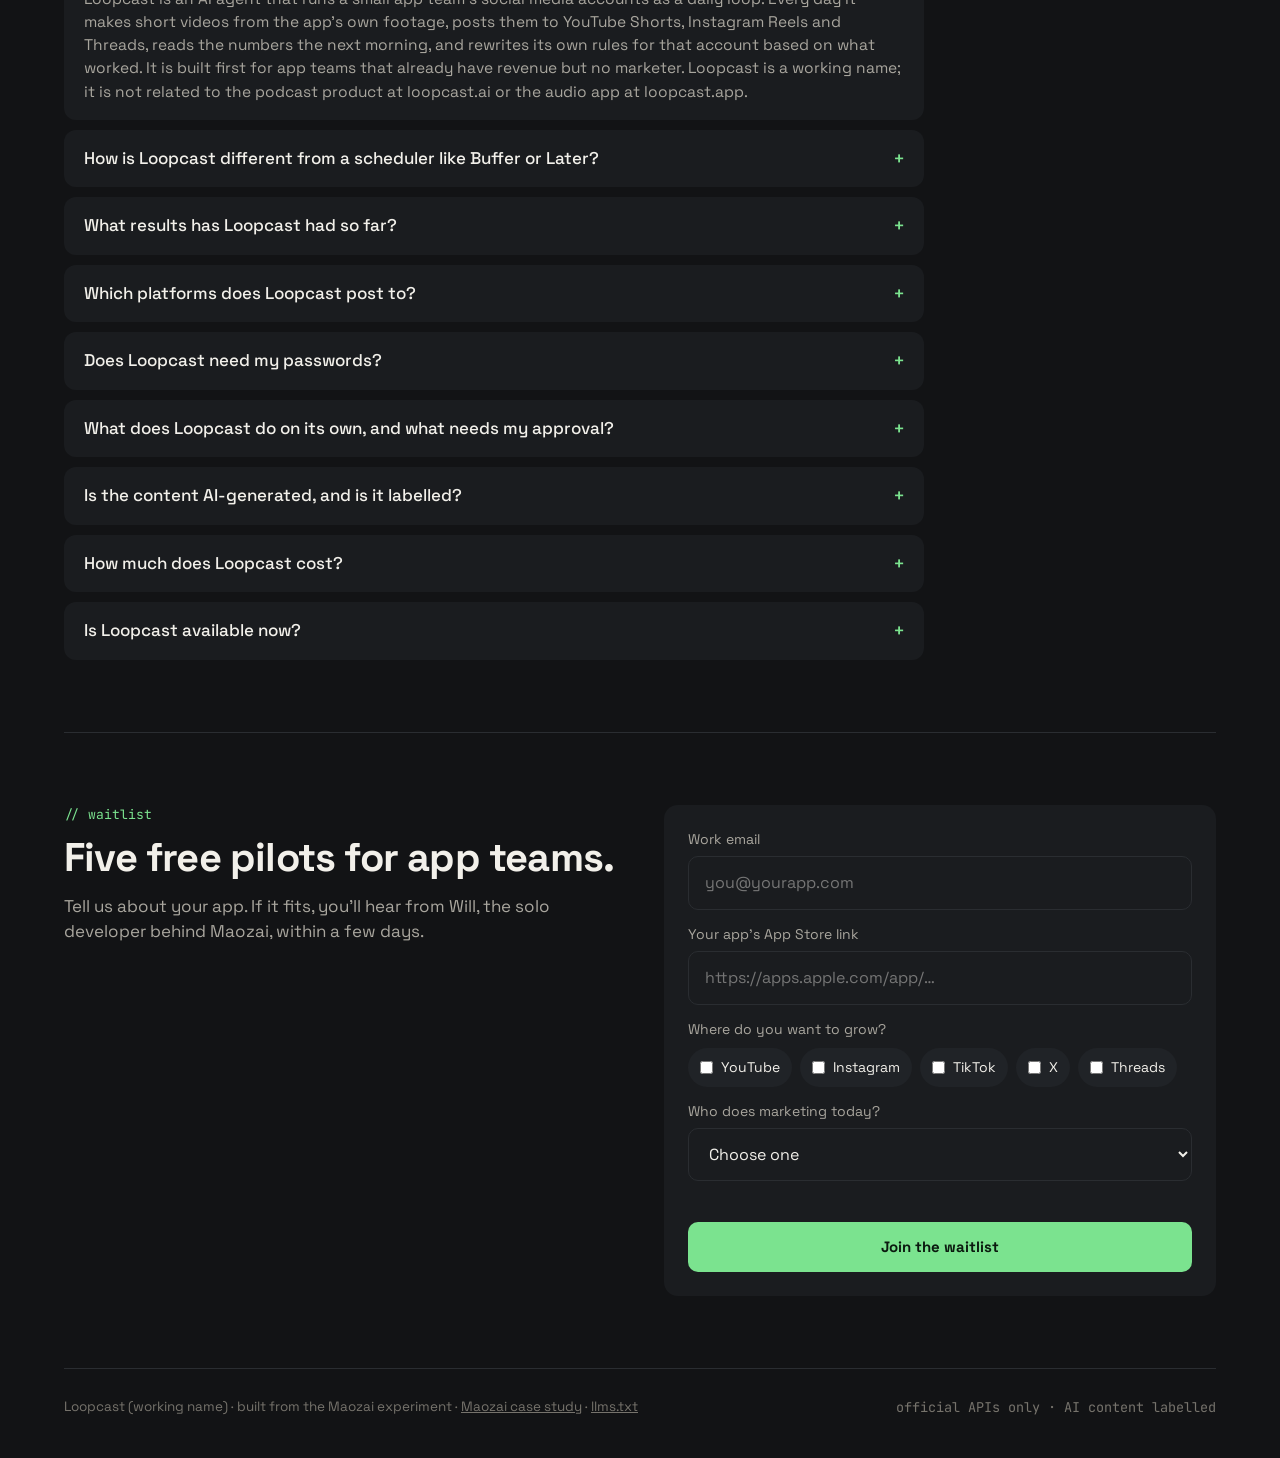
==== commit e82ed178: "feat: SEO and GEO for loopcast.dev FAQ from one source into page, FAQPage JSON-LD and llms.txt; robo" ====
--- a/index.html
+++ b/index.html
@@ -3,192 +3,39 @@
 <head>
 <meta charset="utf-8">
 <meta name="viewport" content="width=device-width, initial-scale=1">
-<title>Loopcast — a growth marketer that runs as a daily loop</title>
-<meta name="description" content="Loopcast turns your app's own footage into Shorts and Reels every day, posts them through official APIs, reads the numbers and rewrites its own rules. Case study: Maozai, 7,110 views in 6 days with $0 on ads.">
+<title>Loopcast — AI marketer that runs your app's social accounts</title>
+<meta name="description" content="An AI agent for app teams with no marketer: it turns your app's footage into daily Shorts and Reels, posts via official APIs and learns what drives installs.">
 <link rel="canonical" href="https://loopcast.dev/">
 <meta property="og:type" content="website">
+<meta property="og:site_name" content="Loopcast">
 <meta property="og:url" content="https://loopcast.dev/">
-<meta property="og:title" content="Loopcast — a growth marketer that runs as a daily loop">
+<meta property="og:title" content="Loopcast — AI marketer that runs your app's social accounts">
 <meta property="og:description" content="Post, read the numbers, rewrite the rules, post again. Case study: Maozai, 7,110 views in 6 days with $0 on ads.">
 <meta property="og:image" content="https://loopcast.dev/og.png">
 <meta property="og:image:width" content="1200">
 <meta property="og:image:height" content="630">
 <meta name="twitter:card" content="summary_large_image">
+<meta name="twitter:title" content="Loopcast — AI marketer that runs your app's social accounts">
+<meta name="twitter:description" content="An AI agent for app teams with no marketer: it turns your app's footage into daily Shorts and Reels, posts via official APIs and learns what drives installs.">
 <meta name="twitter:image" content="https://loopcast.dev/og.png">
-<link rel="icon" href="favicon.svg" type="image/svg+xml">
+<link rel="icon" href="/favicon.svg" type="image/svg+xml">
+<link rel="apple-touch-icon" href="/apple-touch-icon.png">
+<link rel="manifest" href="/site.webmanifest">
 <meta name="theme-color" content="#121315">
 <link rel="preconnect" href="https://fonts.googleapis.com">
 <link rel="preconnect" href="https://fonts.gstatic.com" crossorigin>
 <link href="https://fonts.googleapis.com/css2?family=Space+Grotesk:wght@400;500;700&family=JetBrains+Mono:wght@400;600&display=swap" rel="stylesheet">
-<style>
-:root{--bg:#121315;--panel:#1A1C1F;--panel2:#202327;--line:#2A2D31;--ink:#F2F0EA;--body:#A9A69E;--soft:#76736C;--green:#7BE38F;--amber:#FFB454;--red:#FF7A6B;--blue:#8DB8FF}
-*{box-sizing:border-box;margin:0;padding:0}
-html{scroll-behavior:smooth}
-@media(prefers-reduced-motion:reduce){html{scroll-behavior:auto}}
-body{background:var(--bg);color:var(--ink);font-family:"Space Grotesk",system-ui,sans-serif;-webkit-font-smoothing:antialiased;line-height:1.5;overflow-x:hidden}
-.mono{font-family:"JetBrains Mono",ui-monospace,monospace}
-a{color:inherit}
-.wrap{max-width:1200px;margin:0 auto;padding:0 24px}
-nav{display:flex;justify-content:space-between;align-items:center;padding:22px 0;font-size:15px}
-.logo{font-weight:700;font-size:20px;display:flex;align-items:center;gap:10px;text-decoration:none}
-.logo i{width:12px;height:12px;border-radius:50%;background:var(--green);box-shadow:0 0 12px var(--green)}
-nav .links a{color:var(--body);text-decoration:none;margin-left:22px}
-nav .links a:hover{color:var(--ink)}
-nav .links a.cta{color:var(--green)}
-
-/* hero */
-.hero{display:grid;grid-template-columns:1fr 1.05fr;gap:48px;align-items:center;padding:48px 0 72px}
-.eyebrow{font-family:"JetBrains Mono",monospace;font-size:12.5px;color:var(--soft);margin-bottom:18px}
-h1{font-size:60px;line-height:1.02;letter-spacing:-.03em;font-weight:700}
-h1 span{color:var(--green)}
-.lede{color:var(--body);font-size:19px;margin:22px 0 30px;max-width:500px}
-.quick{display:flex;gap:8px;max-width:470px}
-input,select{padding:14px 16px;background:var(--panel);border:1px solid var(--line);border-radius:10px;color:var(--ink);font:inherit;font-size:16px;width:100%}
-input:focus,select:focus{outline:2px solid var(--green);outline-offset:1px;border-color:transparent}
-.quick input{flex:1}
-button{padding:14px 20px;border:0;border-radius:10px;background:var(--green);color:#0B1A0F;font:inherit;font-weight:700;font-size:15px;cursor:pointer;white-space:nowrap}
-button:hover{filter:brightness(1.08)}
-.fine{font-family:"JetBrains Mono",monospace;font-size:12px;color:var(--soft);margin-top:12px}
-
-.term{background:var(--panel);border:1px solid var(--line);border-radius:14px;overflow:hidden;font-family:"JetBrains Mono",monospace;font-size:13.5px;min-width:0}
-.bar{display:flex;gap:7px;padding:12px 14px;border-bottom:1px solid var(--line);align-items:center;color:var(--soft);font-size:12px}
-.bar i{width:10px;height:10px;border-radius:50%;background:#3A3D42;flex:none}
-.bar span{margin-left:10px;white-space:nowrap;overflow:hidden;text-overflow:ellipsis}
-.log{padding:16px 18px;line-height:1.85;min-height:330px}
-.log>div{white-space:nowrap;overflow:hidden;text-overflow:ellipsis}
-.log>div.hide{visibility:hidden}
-.t{color:var(--soft)}.g{color:var(--green)}.a{color:var(--amber)}.r{color:var(--red)}.w{color:var(--ink)}.b{color:var(--blue)}
-.rulebox{margin:6px 0 4px;padding:10px 12px;border-left:2px solid var(--amber);background:rgba(255,180,84,.07);white-space:normal!important;line-height:1.6}
-.cursor{display:inline-block;width:8px;height:15px;background:var(--green);vertical-align:-2px;animation:blink 1s steps(1) infinite}
-@keyframes blink{50%{opacity:0}}
-@media(prefers-reduced-motion:reduce){.cursor{animation:none}}
-
-/* sections */
-section.block{padding:72px 0;border-top:1px solid var(--line)}
-.label{font-family:"JetBrains Mono",monospace;font-size:13px;color:var(--green);margin-bottom:12px}
-h2{font-size:40px;line-height:1.08;letter-spacing:-.02em;font-weight:700;max-width:760px}
-.sub{color:var(--body);font-size:17px;max-width:680px;margin-top:14px}
-
-/* loop */
-.loop{display:grid;grid-template-columns:repeat(3,1fr);gap:1px;background:var(--line);border:1px solid var(--line);border-radius:14px;overflow:hidden;margin-top:36px}
-.step{background:var(--bg);padding:24px}
-.step .n{font-family:"JetBrains Mono",monospace;color:var(--green);font-size:13px;font-weight:600;display:flex;justify-content:space-between;gap:8px}
-.state{font-weight:400;font-size:11.5px;padding:2px 8px;border-radius:99px;white-space:nowrap}
-.state.ok{color:var(--green);background:rgba(123,227,143,.1)}
-.state.wip{color:var(--amber);background:rgba(255,180,84,.1)}
-.state.ask{color:var(--blue);background:rgba(141,184,255,.1)}
-.step h3{font-size:20px;margin:10px 0 6px}
-.step p{color:var(--body);font-size:14.5px}
-.legend{display:flex;gap:16px;flex-wrap:wrap;margin-top:14px;font-family:"JetBrains Mono",monospace;font-size:12px;color:var(--soft)}
-
-/* case */
-.stats{display:grid;grid-template-columns:repeat(4,1fr);gap:16px;margin-top:36px}
-.stat{background:var(--panel);border-radius:14px;padding:20px}
-.stat .v{font-size:38px;font-weight:700;letter-spacing:-.02em}
-.stat .k{color:var(--body);font-size:14px;margin-top:2px}
-.stat.warn .v{color:var(--amber)}
-.case{display:grid;grid-template-columns:1.3fr 1fr;gap:16px;margin-top:16px}
-.panel{background:var(--panel);border-radius:14px;padding:22px;min-width:0}
-.panel h4{font-family:"JetBrains Mono",monospace;font-size:12.5px;color:var(--soft);font-weight:400;margin-bottom:16px;display:flex;justify-content:space-between;gap:12px}
-.chart{display:grid;grid-template-columns:auto 1fr auto;gap:5px 10px;align-items:center;font-family:"JetBrains Mono",monospace;font-size:12px}
-.chart .nm{color:var(--body);white-space:nowrap}
-.chart .tr{height:10px;background:var(--panel2);border-radius:3px;overflow:hidden}
-.chart .tr i{display:block;height:100%;background:#3B3F45;border-radius:3px}
-.chart .hit .tr i{background:var(--green)}
-.chart .hit .nm,.chart .hit .vv{color:var(--ink)}
-.chart>div{display:contents}
-.chart .vv{color:var(--soft);text-align:right}
-.note{color:var(--body);font-size:14px;margin-top:16px}
-.vids{display:grid;grid-template-columns:1fr 1fr;gap:10px}
-.vid{position:relative;border-radius:12px;overflow:hidden;background:#F7F3EE;aspect-ratio:9/13}
-.vid video{width:100%;height:100%;object-fit:cover;object-position:center 30%;display:block}
-.vid span{position:absolute;left:8px;bottom:8px;background:rgba(18,19,21,.85);color:var(--green);font-family:"JetBrains Mono",monospace;font-size:12px;padding:4px 8px;border-radius:6px}
-.rules{margin-top:16px;display:grid;gap:10px}
-.rule{display:grid;grid-template-columns:110px 1fr 1.1fr;gap:18px;background:var(--panel);border-radius:12px;padding:16px 20px;align-items:start}
-.rule .d{font-family:"JetBrains Mono",monospace;font-size:12px;color:var(--amber)}
-.rule .txt{font-size:16px}
-.rule .ev{font-family:"JetBrains Mono",monospace;font-size:12.5px;color:var(--body)}
-.honest{margin-top:16px;border:1px solid rgba(255,180,84,.35);background:rgba(255,180,84,.05);border-radius:14px;padding:20px 22px}
-.honest b{color:var(--amber);font-family:"JetBrains Mono",monospace;font-size:13px;font-weight:600}
-.honest p{color:var(--body);margin-top:8px;font-size:15px}
-
-/* control */
-.tiers{display:grid;grid-template-columns:1fr 1fr;gap:16px;margin-top:36px}
-.tiers ul{list-style:none;margin-top:6px}
-.tiers li{padding:9px 0;border-bottom:1px solid var(--line);color:var(--ink);font-size:15.5px;display:flex;gap:10px}
-.tiers li:last-child{border:0}
-.tiers li::before{font-family:"JetBrains Mono",monospace;font-size:13px;padding-top:2px}
-.auto li::before{content:"auto";color:var(--green)}
-.yes li::before{content:"you ok";color:var(--blue)}
-.never{margin-top:16px;color:var(--body);font-size:15px}
-.never b{color:var(--red);font-family:"JetBrains Mono",monospace;font-weight:600;font-size:13px;margin-right:8px}
-
-/* pricing */
-.plans{display:grid;grid-template-columns:repeat(3,1fr);gap:16px;margin-top:36px}
-.plan{background:var(--panel);border-radius:14px;padding:24px;display:flex;flex-direction:column}
-.plan.main{outline:1px solid var(--green)}
-.plan .nm{font-family:"JetBrains Mono",monospace;font-size:13px;color:var(--soft)}
-.plan .pr{font-size:40px;font-weight:700;margin:6px 0 2px;letter-spacing:-.02em}
-.plan .pr small{font-size:16px;color:var(--soft);font-weight:400}
-.plan .for{color:var(--body);font-size:14.5px;margin-bottom:14px}
-.plan ul{list-style:none;color:var(--ink);font-size:15px}
-.plan li{padding:6px 0 6px 18px;position:relative}
-.plan li::before{content:"›";position:absolute;left:2px;color:var(--green)}
-
-/* faq */
-.faq{margin-top:28px;display:grid;gap:10px;max-width:860px}
-details{background:var(--panel);border-radius:12px;padding:16px 20px}
-summary{cursor:pointer;font-weight:500;font-size:17px;list-style:none;display:flex;justify-content:space-between;gap:12px}
-summary::-webkit-details-marker{display:none}
-summary::after{content:"+";font-family:"JetBrains Mono",monospace;color:var(--green)}
-details[open] summary::after{content:"−"}
-details p{color:var(--body);margin-top:10px;font-size:15.5px}
-
-/* waitlist */
-.join{display:grid;grid-template-columns:1fr 1fr;gap:48px;align-items:start}
-.form{background:var(--panel);border-radius:14px;padding:24px;display:grid;gap:14px}
-.form label{display:grid;gap:6px;font-size:14px;color:var(--body)}
-.chips{display:flex;flex-wrap:wrap;gap:8px}
-.chips label{display:flex;align-items:center;gap:8px;background:var(--panel2);padding:9px 12px;border-radius:99px;font-size:14px;color:var(--ink);cursor:pointer}
-.chips input{width:auto;accent-color:var(--green)}
-.ok-msg{display:none;font-family:"JetBrains Mono",monospace;font-size:14px;color:var(--green);line-height:1.7}
-.form.done .fields{display:none}
-.form.done .ok-msg{display:block}
-.fields{display:grid;gap:14px}
-.hp{position:absolute;left:-9999px;width:1px;height:1px;overflow:hidden}
-.err{color:var(--red);font-size:13px;min-height:1em}
-footer{border-top:1px solid var(--line);padding:28px 0 40px;color:var(--soft);font-size:13.5px;display:flex;justify-content:space-between;gap:16px;flex-wrap:wrap}
-
-@media(max-width:960px){
- .loop{grid-template-columns:1fr 1fr}
- .case{grid-template-columns:1fr}
- .stats{grid-template-columns:1fr 1fr}
- .rule{grid-template-columns:1fr;gap:6px}
- .plans{grid-template-columns:1fr}
-}
-@media(max-width:760px){
- nav .links a:not(.cta){display:none}
- .hero{grid-template-columns:1fr;padding:16px 0 56px}
- h1{font-size:40px}
- h2{font-size:30px}
- .lede{font-size:17px}
- .quick{flex-direction:column}
- .term{font-size:11.5px}
- .log{padding:14px;min-height:0}
- .loop{grid-template-columns:1fr}
- .tiers{grid-template-columns:1fr}
- .join{grid-template-columns:1fr;gap:28px}
- section.block{padding:56px 0}
- .stat .v{font-size:30px}
-}
-</style>
+<!-- ld:start (generated) -->
+<script type="application/ld+json">{"@context": "https://schema.org", "@graph": [{"@type": "Organization", "@id": "https://loopcast.dev/#org", "name": "Loopcast", "url": "https://loopcast.dev/", "logo": "https://loopcast.dev/apple-touch-icon.png"}, {"@type": "WebSite", "@id": "https://loopcast.dev/#website", "name": "Loopcast", "url": "https://loopcast.dev/", "publisher": {"@id": "https://loopcast.dev/#org"}}, {"@type": "Service", "@id": "https://loopcast.dev/#service", "name": "Loopcast", "serviceType": "Social media marketing for mobile apps", "description": "An AI agent that runs a small app team's social accounts as a daily loop: it makes short videos from the app's own footage, posts them through official platform APIs, reads the numbers the next morning, and rewrites its own per-account rules.", "provider": {"@id": "https://loopcast.dev/#org"}, "url": "https://loopcast.dev/", "audience": {"@type": "BusinessAudience", "audienceType": "App teams with revenue and no marketer"}}, {"@type": "FAQPage", "@id": "https://loopcast.dev/#faq", "mainEntity": [{"@type": "Question", "name": "What is Loopcast?", "acceptedAnswer": {"@type": "Answer", "text": "Loopcast is an AI agent that runs a small app team's social media accounts as a daily loop. Every day it makes short videos from the app's own footage, posts them to YouTube Shorts, Instagram Reels and Threads, reads the numbers the next morning, and rewrites its own rules for that account based on what worked. It is built first for app teams that already have revenue but no marketer. Loopcast is a working name; it is not related to the podcast product at loopcast.ai or the audio app at loopcast.app."}}, {"@type": "Question", "name": "How is Loopcast different from a scheduler like Buffer or Later?", "acceptedAnswer": {"@type": "Answer", "text": "A scheduler posts content you bring and stops there. Loopcast makes the content from your app's footage, posts it, follows each post to your App Store page and downloads, and changes what it does tomorrow based on the result. Each account gets its own rules in plain words, with the evidence and date behind every rule, which you can read, edit or veto."}}, {"@type": "Question", "name": "What results has Loopcast had so far?", "acceptedAnswer": {"@type": "Answer", "text": "One case so far: Maozai, a solo developer's iPhone and Apple Watch virtual pet app, on brand-new accounts from October 20 to 26, 2026. The agent published about 60 posts and reached 7,110 views across YouTube, Instagram, X and Threads with $0 spent on ads. Four Shorts made 79% of the YouTube views. Those views turned into 14 first-time App Store downloads in the 30 days to October 24, so turning views into installs is not proven yet; that is what the pilots are for."}}, {"@type": "Question", "name": "Which platforms does Loopcast post to?", "acceptedAnswer": {"@type": "Answer", "text": "YouTube Shorts, Instagram Reels and Threads first, through their official publishing APIs. TikTok and X come next; TikTok's posting API requires an app review and X's API is paid."}}, {"@type": "Question", "name": "Does Loopcast need my passwords?", "acceptedAnswer": {"@type": "Answer", "text": "No. Every platform is connected through its official API or its own delegation, such as a YouTube channel manager role or Meta partner access. Loopcast never asks for a password and never logs in to your browser."}}, {"@type": "Question", "name": "What does Loopcast do on its own, and what needs my approval?", "acceptedAnswer": {"@type": "Answer", "text": "It makes videos from footage you have shared, publishes routine posts, reads the numbers, writes rules and sends a weekly report on its own. Replies and comments in your voice, direct messages, any ad spend and the first post in a new format wait for your yes."}}, {"@type": "Question", "name": "Is the content AI-generated, and is it labelled?", "acceptedAnswer": {"@type": "Answer", "text": "The videos are cut from your real app footage and screen recordings; Loopcast writes the captions. Anything AI-generated is labelled with each platform's AI disclosure setting, and music is original or cleared for commercial use, never a platform's licensed library."}}, {"@type": "Question", "name": "How much does Loopcast cost?", "acceptedAnswer": {"@type": "Answer", "text": "The first pilots are free: two weeks, two platforms, a daily log and a report at the end. Planned pricing is $49 a month for Starter (one app, two platforms, approve each post), $299 a month for Main (three to four platforms on autopilot, daily videos, daily rule updates, attribution to downloads and revenue), and $799 a month and up for Growth (several apps, creator collaborations, App Store work). Prices may change before launch."}}, {"@type": "Question", "name": "Is Loopcast available now?", "acceptedAnswer": {"@type": "Answer", "text": "Not generally yet. Five free pilots are open for app teams with revenue and no marketer; join the waitlist on loopcast.dev and the developer behind Maozai replies within a few days."}}]}]}</script>
+<!-- ld:end -->
+<link rel="stylesheet" href="/style.css">
 </head>
 <body>
 <div class="wrap">
 
 <nav>
  <a class="logo" href="#"><i></i>loopcast</a>
- <div class="links"><a href="#loop">How it works</a><a href="#maozai">Maozai log</a><a href="#pricing">Pricing</a><a href="#join" class="cta">Waitlist →</a></div>
+ <div class="links"><a href="#loop">How it works</a><a href="/maozai-case-study.html">Maozai case study</a><a href="#pricing">Pricing</a><a href="#join" class="cta">Waitlist →</a></div>
 </nav>
 
 <header class="hero">
@@ -268,6 +115,8 @@
  <div class="honest">
   <b>// not proven yet</b>
   <p>Views did not turn into many installs: 14 first-time downloads and 70 store page views in the 30 days to Oct 24, and App Store Connect still says "not enough data" per campaign. Steps 04 and 05 above — matching store pages and per-clip attribution — are what the pilots are for.</p>
+ 
+  <p><a href="/maozai-case-study.html" style="color:var(--green)">Read the full case study: every Short, every rule, and what did not work →</a></p>
  </div>
 </section>
 
@@ -296,11 +145,17 @@
  <div class="label">// questions</div>
  <h2>Before you join</h2>
  <div class="faq">
-  <details open><summary>What do I need to give you?</summary><p>Footage of your app (screen recordings, store screenshots, any clips you have), access to the accounts through each platform's own delegation, and read access to App Store Connect analytics. About 30 minutes to set up.</p></details>
-  <details><summary>Which platforms?</summary><p>YouTube Shorts, Instagram Reels and Threads first. TikTok and X come next; both need extra platform approval or paid API access.</p></details>
-  <details><summary>Will it make my account look like a bot?</summary><p>It posts at a human pace, only content made from your real product, with AI disclosure where a platform asks for it. Replies and messages wait for you.</p></details>
-  <details><summary>Is this only for apps?</summary><p>For now, yes: app teams with revenue and no marketer. The store-page and attribution steps are built around the App Store.</p></details>
-  <details><summary>What does the pilot cost?</summary><p>Nothing. Two weeks, two platforms, a daily log you can read, and a report at the end. If it's worth it, the Main plan is $299/month.</p></details>
+<!-- faq:start (generated by tools/build_site.py from content/site.json) -->
+  <details open><summary>What is Loopcast?</summary><p>Loopcast is an AI agent that runs a small app team&#x27;s social media accounts as a daily loop. Every day it makes short videos from the app&#x27;s own footage, posts them to YouTube Shorts, Instagram Reels and Threads, reads the numbers the next morning, and rewrites its own rules for that account based on what worked. It is built first for app teams that already have revenue but no marketer. Loopcast is a working name; it is not related to the podcast product at loopcast.ai or the audio app at loopcast.app.</p></details>
+  <details><summary>How is Loopcast different from a scheduler like Buffer or Later?</summary><p>A scheduler posts content you bring and stops there. Loopcast makes the content from your app&#x27;s footage, posts it, follows each post to your App Store page and downloads, and changes what it does tomorrow based on the result. Each account gets its own rules in plain words, with the evidence and date behind every rule, which you can read, edit or veto.</p></details>
+  <details><summary>What results has Loopcast had so far?</summary><p>One case so far: Maozai, a solo developer&#x27;s iPhone and Apple Watch virtual pet app, on brand-new accounts from October 20 to 26, 2026. The agent published about 60 posts and reached 7,110 views across YouTube, Instagram, X and Threads with $0 spent on ads. Four Shorts made 79% of the YouTube views. Those views turned into 14 first-time App Store downloads in the 30 days to October 24, so turning views into installs is not proven yet; that is what the pilots are for.</p></details>
+  <details><summary>Which platforms does Loopcast post to?</summary><p>YouTube Shorts, Instagram Reels and Threads first, through their official publishing APIs. TikTok and X come next; TikTok&#x27;s posting API requires an app review and X&#x27;s API is paid.</p></details>
+  <details><summary>Does Loopcast need my passwords?</summary><p>No. Every platform is connected through its official API or its own delegation, such as a YouTube channel manager role or Meta partner access. Loopcast never asks for a password and never logs in to your browser.</p></details>
+  <details><summary>What does Loopcast do on its own, and what needs my approval?</summary><p>It makes videos from footage you have shared, publishes routine posts, reads the numbers, writes rules and sends a weekly report on its own. Replies and comments in your voice, direct messages, any ad spend and the first post in a new format wait for your yes.</p></details>
+  <details><summary>Is the content AI-generated, and is it labelled?</summary><p>The videos are cut from your real app footage and screen recordings; Loopcast writes the captions. Anything AI-generated is labelled with each platform&#x27;s AI disclosure setting, and music is original or cleared for commercial use, never a platform&#x27;s licensed library.</p></details>
+  <details><summary>How much does Loopcast cost?</summary><p>The first pilots are free: two weeks, two platforms, a daily log and a report at the end. Planned pricing is $49 a month for Starter (one app, two platforms, approve each post), $299 a month for Main (three to four platforms on autopilot, daily videos, daily rule updates, attribution to downloads and revenue), and $799 a month and up for Growth (several apps, creator collaborations, App Store work). Prices may change before launch.</p></details>
+  <details><summary>Is Loopcast available now?</summary><p>Not generally yet. Five free pilots are open for app teams with revenue and no marketer; join the waitlist on loopcast.dev and the developer behind Maozai replies within a few days.</p></details>
+<!-- faq:end -->
  </div>
 </section>
 
@@ -327,7 +182,7 @@
  </div>
 </section>
 
-<footer><span>Loopcast (working name) · built from the Maozai experiment</span><span class="mono">official APIs only · AI content labelled</span></footer>
+<footer><span>Loopcast (working name) · built from the Maozai experiment · <a href="/maozai-case-study.html">Maozai case study</a> · <a href="/llms.txt">llms.txt</a></span><span class="mono">official APIs only · AI content labelled</span></footer>
 </div>
 
 <script>
--- a/style.css
+++ b/style.css
@@ -0,0 +1,160 @@
+:root{--bg:#121315;--panel:#1A1C1F;--panel2:#202327;--line:#2A2D31;--ink:#F2F0EA;--body:#A9A69E;--soft:#76736C;--green:#7BE38F;--amber:#FFB454;--red:#FF7A6B;--blue:#8DB8FF}
+*{box-sizing:border-box;margin:0;padding:0}
+html{scroll-behavior:smooth}
+@media(prefers-reduced-motion:reduce){html{scroll-behavior:auto}}
+body{background:var(--bg);color:var(--ink);font-family:"Space Grotesk",system-ui,sans-serif;-webkit-font-smoothing:antialiased;line-height:1.5;overflow-x:hidden}
+.mono{font-family:"JetBrains Mono",ui-monospace,monospace}
+a{color:inherit}
+.wrap{max-width:1200px;margin:0 auto;padding:0 24px}
+nav{display:flex;justify-content:space-between;align-items:center;padding:22px 0;font-size:15px}
+.logo{font-weight:700;font-size:20px;display:flex;align-items:center;gap:10px;text-decoration:none}
+.logo i{width:12px;height:12px;border-radius:50%;background:var(--green);box-shadow:0 0 12px var(--green)}
+nav .links a{color:var(--body);text-decoration:none;margin-left:22px}
+nav .links a:hover{color:var(--ink)}
+nav .links a.cta{color:var(--green)}
+
+/* hero */
+.hero{display:grid;grid-template-columns:1fr 1.05fr;gap:48px;align-items:center;padding:48px 0 72px}
+.eyebrow{font-family:"JetBrains Mono",monospace;font-size:12.5px;color:var(--soft);margin-bottom:18px}
+h1{font-size:60px;line-height:1.02;letter-spacing:-.03em;font-weight:700}
+h1 span{color:var(--green)}
+.lede{color:var(--body);font-size:19px;margin:22px 0 30px;max-width:500px}
+.quick{display:flex;gap:8px;max-width:470px}
+input,select{padding:14px 16px;background:var(--panel);border:1px solid var(--line);border-radius:10px;color:var(--ink);font:inherit;font-size:16px;width:100%}
+input:focus,select:focus{outline:2px solid var(--green);outline-offset:1px;border-color:transparent}
+.quick input{flex:1}
+button{padding:14px 20px;border:0;border-radius:10px;background:var(--green);color:#0B1A0F;font:inherit;font-weight:700;font-size:15px;cursor:pointer;white-space:nowrap}
+button:hover{filter:brightness(1.08)}
+.fine{font-family:"JetBrains Mono",monospace;font-size:12px;color:var(--soft);margin-top:12px}
+
+.term{background:var(--panel);border:1px solid var(--line);border-radius:14px;overflow:hidden;font-family:"JetBrains Mono",monospace;font-size:13.5px;min-width:0}
+.bar{display:flex;gap:7px;padding:12px 14px;border-bottom:1px solid var(--line);align-items:center;color:var(--soft);font-size:12px}
+.bar i{width:10px;height:10px;border-radius:50%;background:#3A3D42;flex:none}
+.bar span{margin-left:10px;white-space:nowrap;overflow:hidden;text-overflow:ellipsis}
+.log{padding:16px 18px;line-height:1.85;min-height:330px}
+.log>div{white-space:nowrap;overflow:hidden;text-overflow:ellipsis}
+.log>div.hide{visibility:hidden}
+.t{color:var(--soft)}.g{color:var(--green)}.a{color:var(--amber)}.r{color:var(--red)}.w{color:var(--ink)}.b{color:var(--blue)}
+.rulebox{margin:6px 0 4px;padding:10px 12px;border-left:2px solid var(--amber);background:rgba(255,180,84,.07);white-space:normal!important;line-height:1.6}
+.cursor{display:inline-block;width:8px;height:15px;background:var(--green);vertical-align:-2px;animation:blink 1s steps(1) infinite}
+@keyframes blink{50%{opacity:0}}
+@media(prefers-reduced-motion:reduce){.cursor{animation:none}}
+
+/* sections */
+section.block{padding:72px 0;border-top:1px solid var(--line)}
+.label{font-family:"JetBrains Mono",monospace;font-size:13px;color:var(--green);margin-bottom:12px}
+h2{font-size:40px;line-height:1.08;letter-spacing:-.02em;font-weight:700;max-width:760px}
+.sub{color:var(--body);font-size:17px;max-width:680px;margin-top:14px}
+
+/* loop */
+.loop{display:grid;grid-template-columns:repeat(3,1fr);gap:1px;background:var(--line);border:1px solid var(--line);border-radius:14px;overflow:hidden;margin-top:36px}
+.step{background:var(--bg);padding:24px}
+.step .n{font-family:"JetBrains Mono",monospace;color:var(--green);font-size:13px;font-weight:600;display:flex;justify-content:space-between;gap:8px}
+.state{font-weight:400;font-size:11.5px;padding:2px 8px;border-radius:99px;white-space:nowrap}
+.state.ok{color:var(--green);background:rgba(123,227,143,.1)}
+.state.wip{color:var(--amber);background:rgba(255,180,84,.1)}
+.state.ask{color:var(--blue);background:rgba(141,184,255,.1)}
+.step h3{font-size:20px;margin:10px 0 6px}
+.step p{color:var(--body);font-size:14.5px}
+.legend{display:flex;gap:16px;flex-wrap:wrap;margin-top:14px;font-family:"JetBrains Mono",monospace;font-size:12px;color:var(--soft)}
+
+/* case */
+.stats{display:grid;grid-template-columns:repeat(4,1fr);gap:16px;margin-top:36px}
+.stat{background:var(--panel);border-radius:14px;padding:20px}
+.stat .v{font-size:38px;font-weight:700;letter-spacing:-.02em}
+.stat .k{color:var(--body);font-size:14px;margin-top:2px}
+.stat.warn .v{color:var(--amber)}
+.case{display:grid;grid-template-columns:1.3fr 1fr;gap:16px;margin-top:16px}
+.panel{background:var(--panel);border-radius:14px;padding:22px;min-width:0}
+.panel h4{font-family:"JetBrains Mono",monospace;font-size:12.5px;color:var(--soft);font-weight:400;margin-bottom:16px;display:flex;justify-content:space-between;gap:12px}
+.chart{display:grid;grid-template-columns:auto 1fr auto;gap:5px 10px;align-items:center;font-family:"JetBrains Mono",monospace;font-size:12px}
+.chart .nm{color:var(--body);white-space:nowrap}
+.chart .tr{height:10px;background:var(--panel2);border-radius:3px;overflow:hidden}
+.chart .tr i{display:block;height:100%;background:#3B3F45;border-radius:3px}
+.chart .hit .tr i{background:var(--green)}
+.chart .hit .nm,.chart .hit .vv{color:var(--ink)}
+.chart>div{display:contents}
+.chart .vv{color:var(--soft);text-align:right}
+.note{color:var(--body);font-size:14px;margin-top:16px}
+.vids{display:grid;grid-template-columns:1fr 1fr;gap:10px}
+.vid{position:relative;border-radius:12px;overflow:hidden;background:#F7F3EE;aspect-ratio:9/13}
+.vid video{width:100%;height:100%;object-fit:cover;object-position:center 30%;display:block}
+.vid span{position:absolute;left:8px;bottom:8px;background:rgba(18,19,21,.85);color:var(--green);font-family:"JetBrains Mono",monospace;font-size:12px;padding:4px 8px;border-radius:6px}
+.rules{margin-top:16px;display:grid;gap:10px}
+.rule{display:grid;grid-template-columns:110px 1fr 1.1fr;gap:18px;background:var(--panel);border-radius:12px;padding:16px 20px;align-items:start}
+.rule .d{font-family:"JetBrains Mono",monospace;font-size:12px;color:var(--amber)}
+.rule .txt{font-size:16px}
+.rule .ev{font-family:"JetBrains Mono",monospace;font-size:12.5px;color:var(--body)}
+.honest{margin-top:16px;border:1px solid rgba(255,180,84,.35);background:rgba(255,180,84,.05);border-radius:14px;padding:20px 22px}
+.honest b{color:var(--amber);font-family:"JetBrains Mono",monospace;font-size:13px;font-weight:600}
+.honest p{color:var(--body);margin-top:8px;font-size:15px}
+
+/* control */
+.tiers{display:grid;grid-template-columns:1fr 1fr;gap:16px;margin-top:36px}
+.tiers ul{list-style:none;margin-top:6px}
+.tiers li{padding:9px 0;border-bottom:1px solid var(--line);color:var(--ink);font-size:15.5px;display:flex;gap:10px}
+.tiers li:last-child{border:0}
+.tiers li::before{font-family:"JetBrains Mono",monospace;font-size:13px;padding-top:2px}
+.auto li::before{content:"auto";color:var(--green)}
+.yes li::before{content:"you ok";color:var(--blue)}
+.never{margin-top:16px;color:var(--body);font-size:15px}
+.never b{color:var(--red);font-family:"JetBrains Mono",monospace;font-weight:600;font-size:13px;margin-right:8px}
+
+/* pricing */
+.plans{display:grid;grid-template-columns:repeat(3,1fr);gap:16px;margin-top:36px}
+.plan{background:var(--panel);border-radius:14px;padding:24px;display:flex;flex-direction:column}
+.plan.main{outline:1px solid var(--green)}
+.plan .nm{font-family:"JetBrains Mono",monospace;font-size:13px;color:var(--soft)}
+.plan .pr{font-size:40px;font-weight:700;margin:6px 0 2px;letter-spacing:-.02em}
+.plan .pr small{font-size:16px;color:var(--soft);font-weight:400}
+.plan .for{color:var(--body);font-size:14.5px;margin-bottom:14px}
+.plan ul{list-style:none;color:var(--ink);font-size:15px}
+.plan li{padding:6px 0 6px 18px;position:relative}
+.plan li::before{content:"›";position:absolute;left:2px;color:var(--green)}
+
+/* faq */
+.faq{margin-top:28px;display:grid;gap:10px;max-width:860px}
+details{background:var(--panel);border-radius:12px;padding:16px 20px}
+summary{cursor:pointer;font-weight:500;font-size:17px;list-style:none;display:flex;justify-content:space-between;gap:12px}
+summary::-webkit-details-marker{display:none}
+summary::after{content:"+";font-family:"JetBrains Mono",monospace;color:var(--green)}
+details[open] summary::after{content:"−"}
+details p{color:var(--body);margin-top:10px;font-size:15.5px}
+
+/* waitlist */
+.join{display:grid;grid-template-columns:1fr 1fr;gap:48px;align-items:start}
+.form{background:var(--panel);border-radius:14px;padding:24px;display:grid;gap:14px}
+.form label{display:grid;gap:6px;font-size:14px;color:var(--body)}
+.chips{display:flex;flex-wrap:wrap;gap:8px}
+.chips label{display:flex;align-items:center;gap:8px;background:var(--panel2);padding:9px 12px;border-radius:99px;font-size:14px;color:var(--ink);cursor:pointer}
+.chips input{width:auto;accent-color:var(--green)}
+.ok-msg{display:none;font-family:"JetBrains Mono",monospace;font-size:14px;color:var(--green);line-height:1.7}
+.form.done .fields{display:none}
+.form.done .ok-msg{display:block}
+.fields{display:grid;gap:14px}
+.hp{position:absolute;left:-9999px;width:1px;height:1px;overflow:hidden}
+.err{color:var(--red);font-size:13px;min-height:1em}
+footer{border-top:1px solid var(--line);padding:28px 0 40px;color:var(--soft);font-size:13.5px;display:flex;justify-content:space-between;gap:16px;flex-wrap:wrap}
+
+@media(max-width:960px){
+ .loop{grid-template-columns:1fr 1fr}
+ .case{grid-template-columns:1fr}
+ .stats{grid-template-columns:1fr 1fr}
+ .rule{grid-template-columns:1fr;gap:6px}
+ .plans{grid-template-columns:1fr}
+}
+@media(max-width:760px){
+ nav .links a:not(.cta){display:none}
+ .hero{grid-template-columns:1fr;padding:16px 0 56px}
+ h1{font-size:40px}
+ h2{font-size:30px}
+ .lede{font-size:17px}
+ .quick{flex-direction:column}
+ .term{font-size:11.5px}
+ .log{padding:14px;min-height:0}
+ .loop{grid-template-columns:1fr}
+ .tiers{grid-template-columns:1fr}
+ .join{grid-template-columns:1fr;gap:28px}
+ section.block{padding:56px 0}
+ .stat .v{font-size:30px}
+}
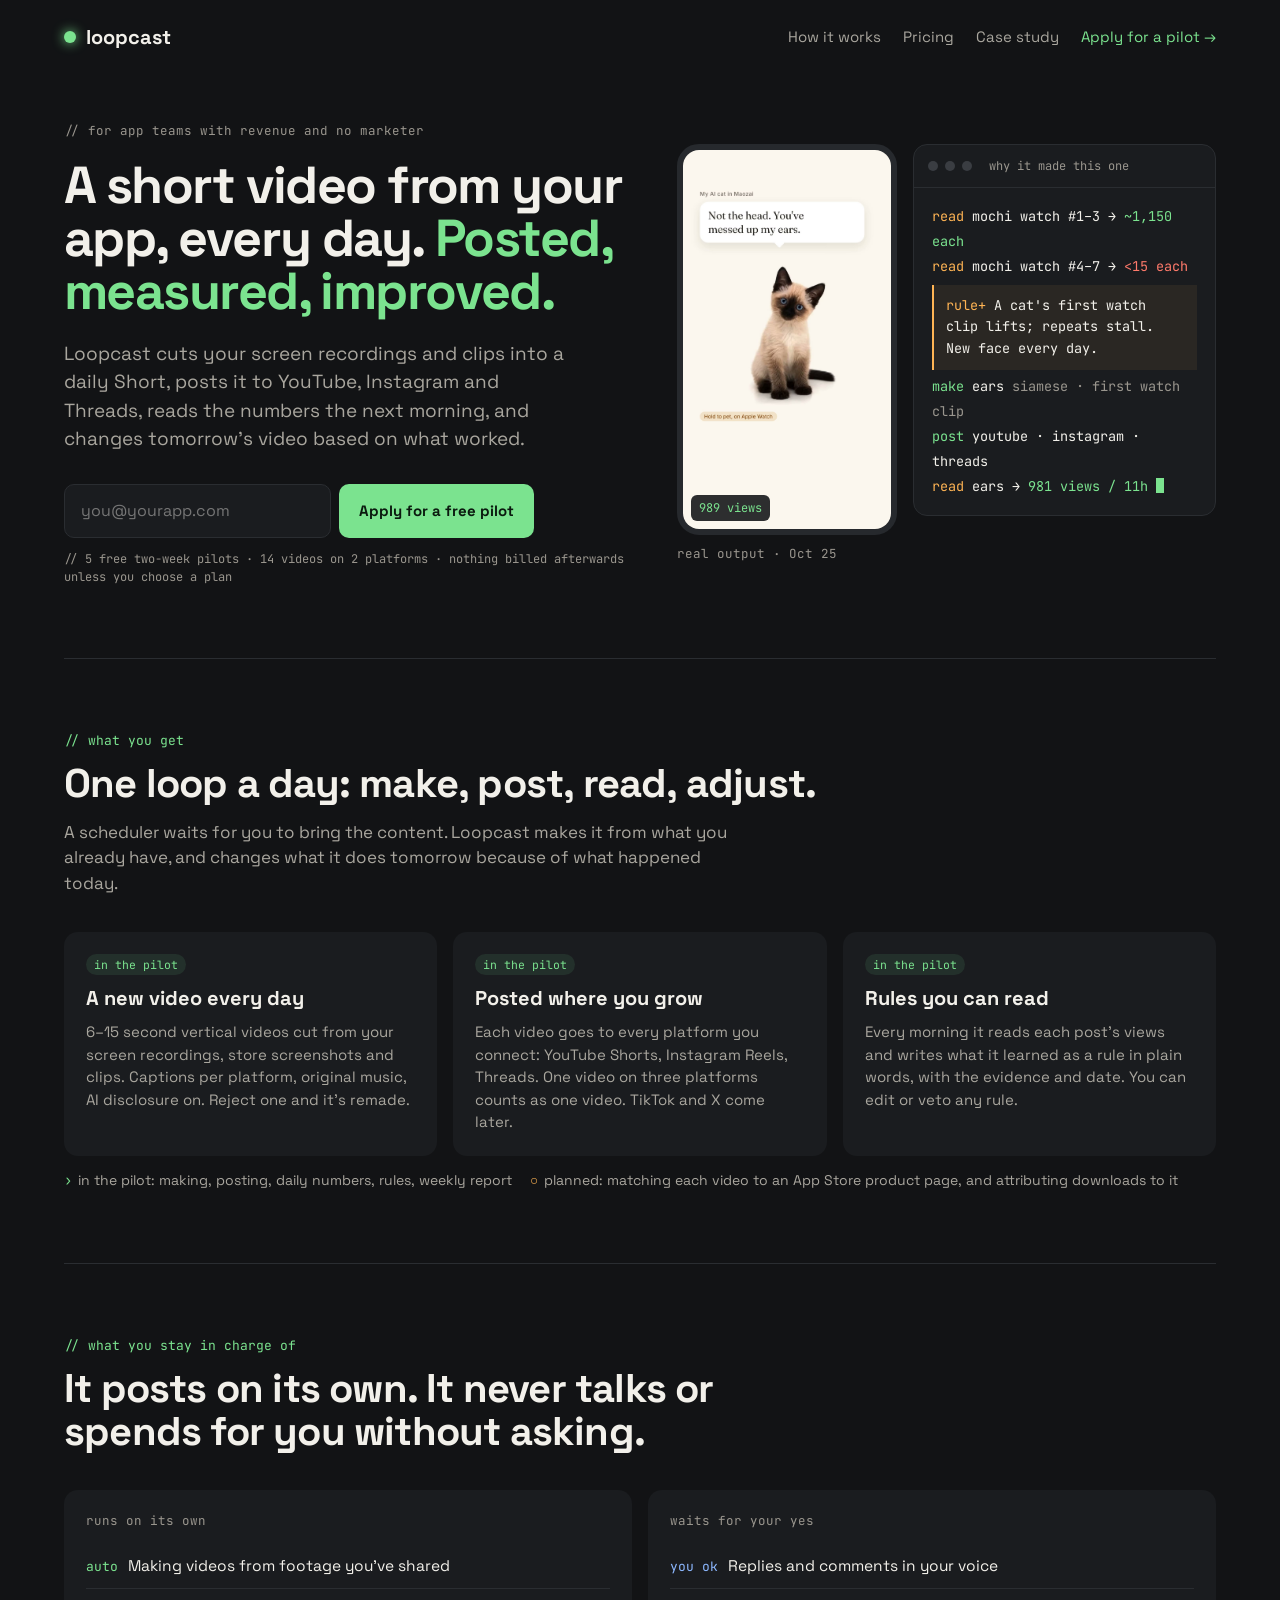
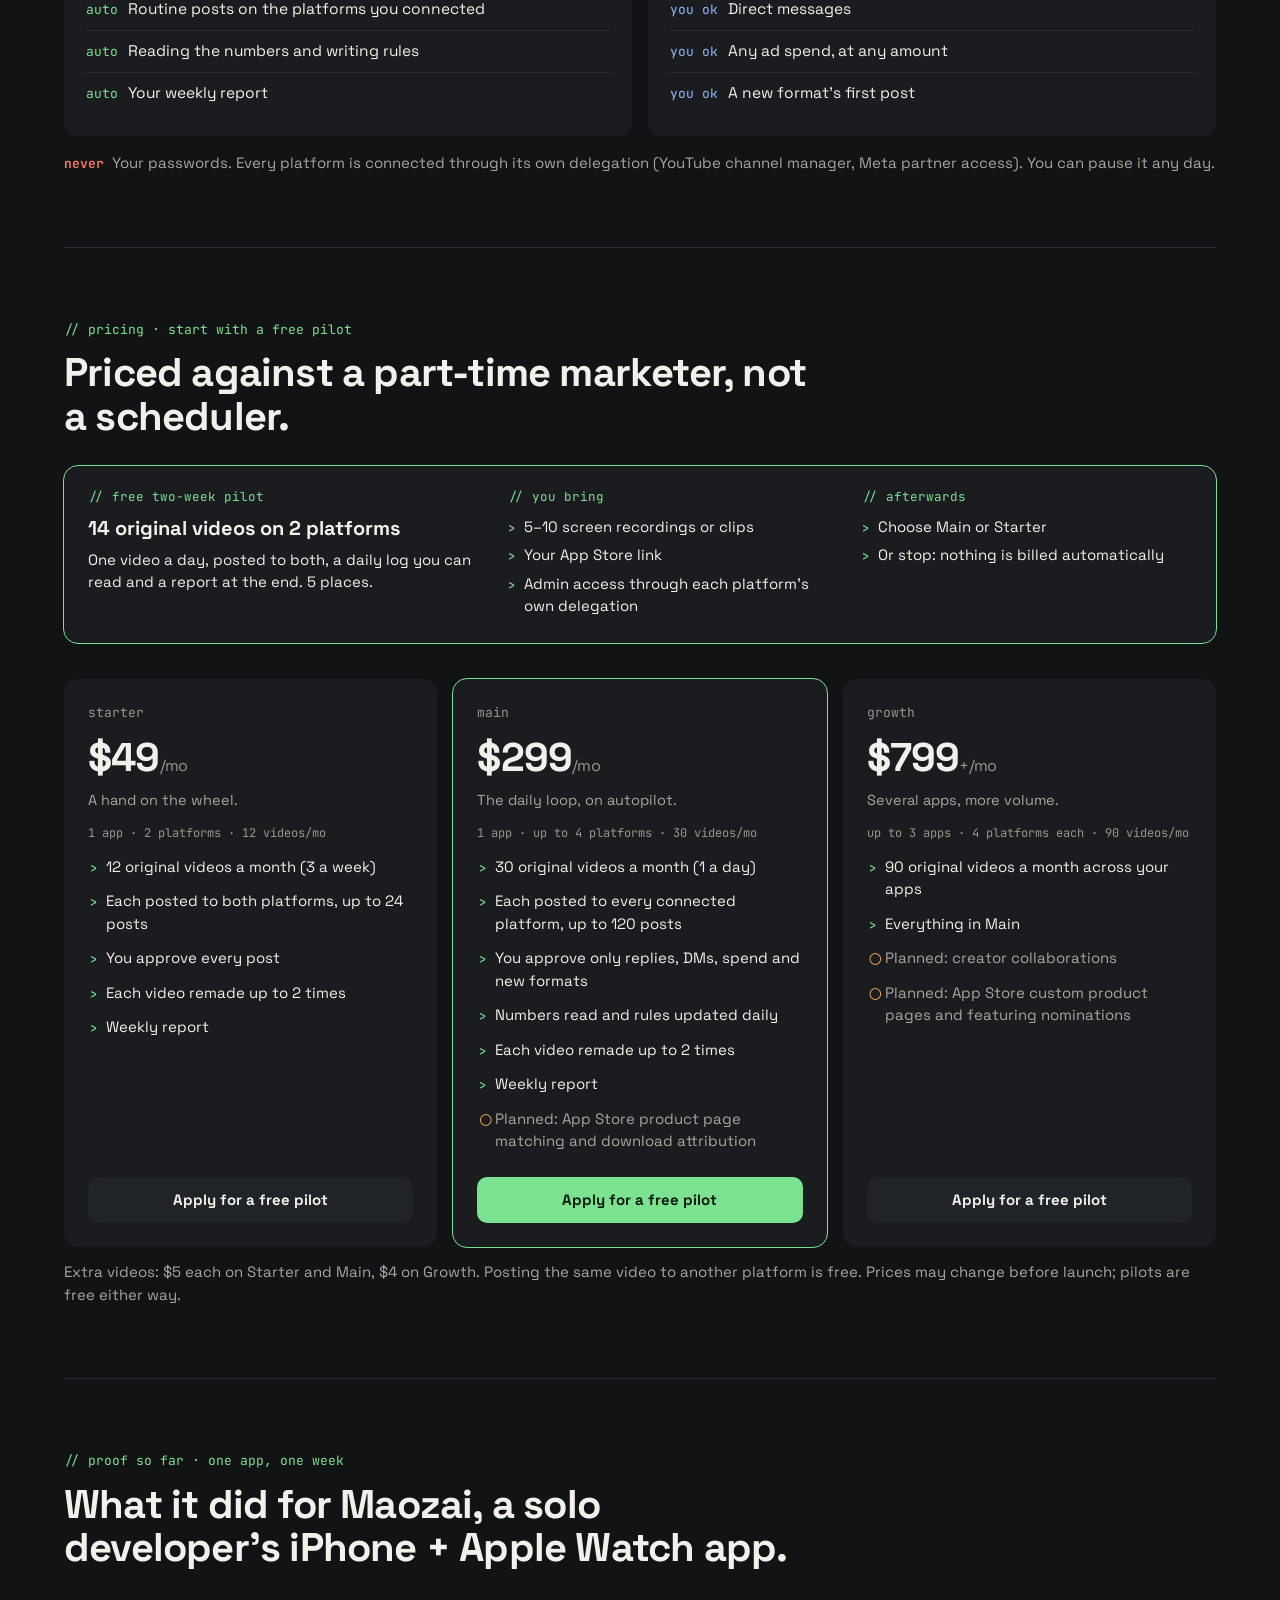
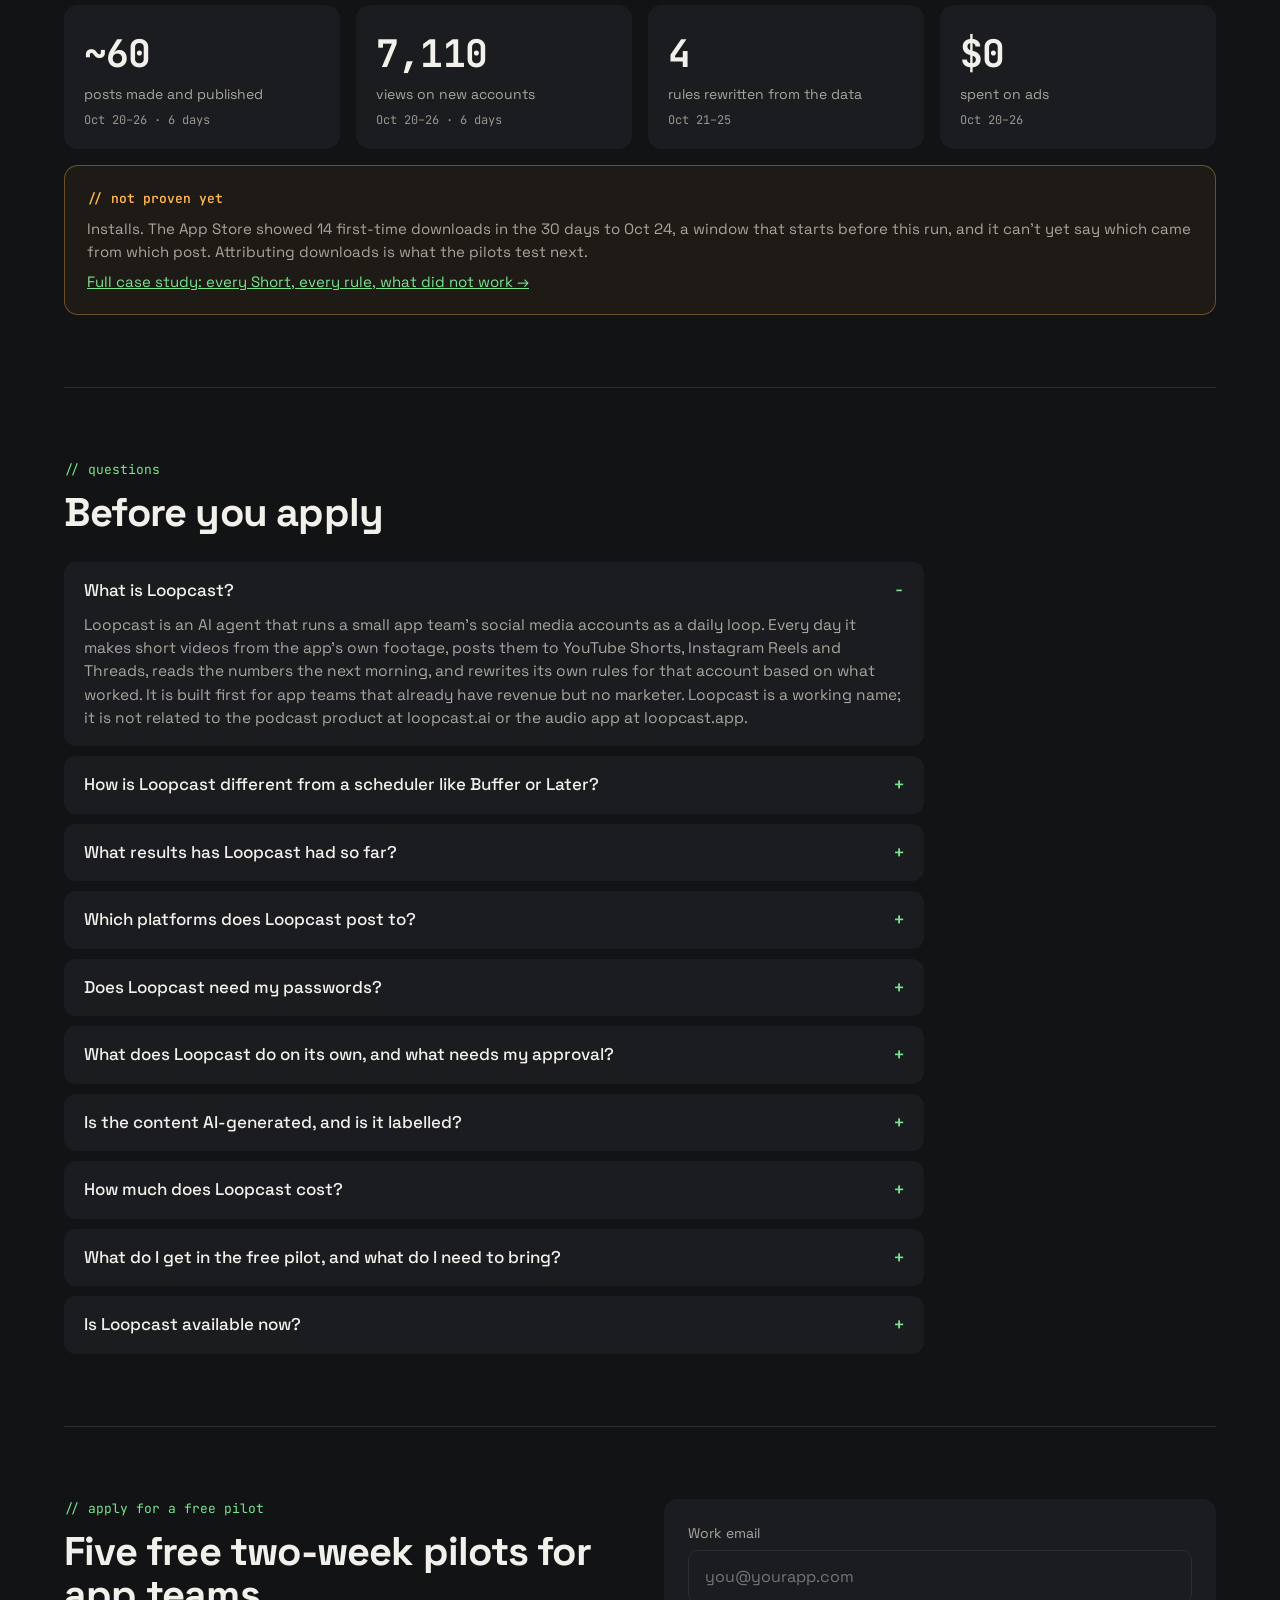
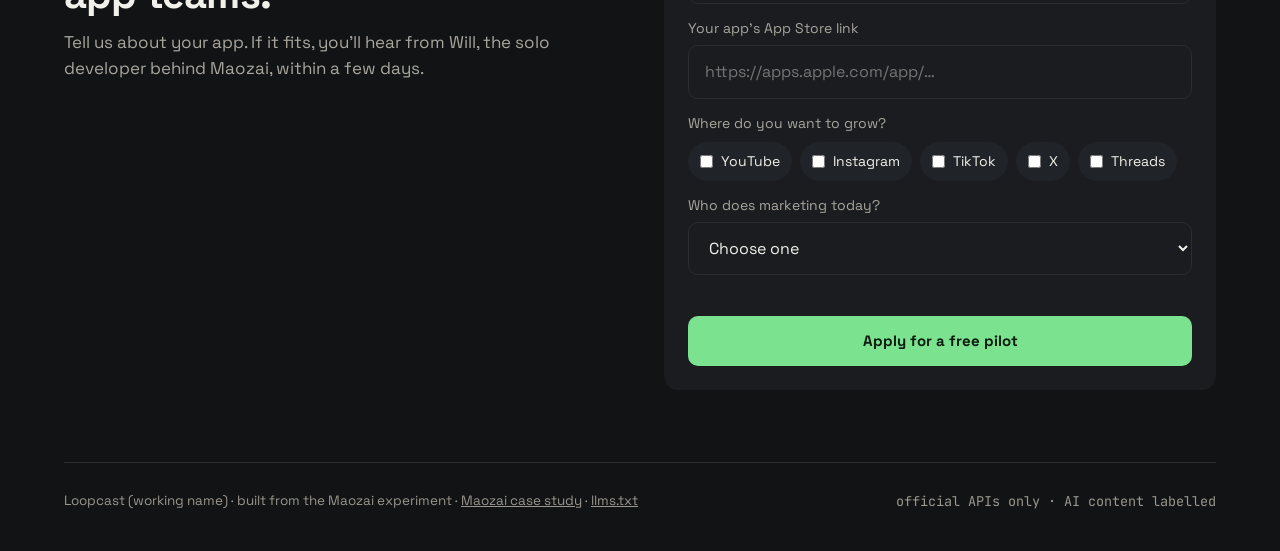
==== commit 58b502ac: "feat: product-first home, concrete plan quotas, planned features marked Hero leads with the daily vi" ====
--- a/index.html
+++ b/index.html
@@ -4,19 +4,19 @@
 <meta charset="utf-8">
 <meta name="viewport" content="width=device-width, initial-scale=1">
 <title>Loopcast — AI marketer that runs your app's social accounts</title>
-<meta name="description" content="An AI agent for app teams with no marketer: it turns your app's footage into daily Shorts and Reels, posts via official APIs and learns what drives installs.">
+<meta name="description" content="A short video from your app every day: Loopcast cuts your footage into Shorts and Reels, posts them, reads the numbers and improves the next one.">
 <link rel="canonical" href="https://loopcast.dev/">
 <meta property="og:type" content="website">
 <meta property="og:site_name" content="Loopcast">
 <meta property="og:url" content="https://loopcast.dev/">
 <meta property="og:title" content="Loopcast — AI marketer that runs your app's social accounts">
-<meta property="og:description" content="Post, read the numbers, rewrite the rules, post again. Case study: Maozai, 7,110 views in 6 days with $0 on ads.">
+<meta property="og:description" content="A short video from your app every day, posted, measured and improved. Free two-week pilots for app teams.">
 <meta property="og:image" content="https://loopcast.dev/og.png">
 <meta property="og:image:width" content="1200">
 <meta property="og:image:height" content="630">
 <meta name="twitter:card" content="summary_large_image">
 <meta name="twitter:title" content="Loopcast — AI marketer that runs your app's social accounts">
-<meta name="twitter:description" content="An AI agent for app teams with no marketer: it turns your app's footage into daily Shorts and Reels, posts via official APIs and learns what drives installs.">
+<meta name="twitter:description" content="A short video from your app every day: Loopcast cuts your footage into Shorts and Reels, posts them, reads the numbers and improves the next one.">
 <meta name="twitter:image" content="https://loopcast.dev/og.png">
 <link rel="icon" href="/favicon.svg" type="image/svg+xml">
 <link rel="apple-touch-icon" href="/apple-touch-icon.png">
@@ -26,7 +26,7 @@
 <link rel="preconnect" href="https://fonts.gstatic.com" crossorigin>
 <link href="https://fonts.googleapis.com/css2?family=Space+Grotesk:wght@400;500;700&family=JetBrains+Mono:wght@400;600&display=swap" rel="stylesheet">
 <!-- ld:start (generated) -->
-<script type="application/ld+json">{"@context": "https://schema.org", "@graph": [{"@type": "Organization", "@id": "https://loopcast.dev/#org", "name": "Loopcast", "url": "https://loopcast.dev/", "logo": "https://loopcast.dev/apple-touch-icon.png"}, {"@type": "WebSite", "@id": "https://loopcast.dev/#website", "name": "Loopcast", "url": "https://loopcast.dev/", "publisher": {"@id": "https://loopcast.dev/#org"}}, {"@type": "Service", "@id": "https://loopcast.dev/#service", "name": "Loopcast", "serviceType": "Social media marketing for mobile apps", "description": "An AI agent that runs a small app team's social accounts as a daily loop: it makes short videos from the app's own footage, posts them through official platform APIs, reads the numbers the next morning, and rewrites its own per-account rules.", "provider": {"@id": "https://loopcast.dev/#org"}, "url": "https://loopcast.dev/", "audience": {"@type": "BusinessAudience", "audienceType": "App teams with revenue and no marketer"}}, {"@type": "FAQPage", "@id": "https://loopcast.dev/#faq", "mainEntity": [{"@type": "Question", "name": "What is Loopcast?", "acceptedAnswer": {"@type": "Answer", "text": "Loopcast is an AI agent that runs a small app team's social media accounts as a daily loop. Every day it makes short videos from the app's own footage, posts them to YouTube Shorts, Instagram Reels and Threads, reads the numbers the next morning, and rewrites its own rules for that account based on what worked. It is built first for app teams that already have revenue but no marketer. Loopcast is a working name; it is not related to the podcast product at loopcast.ai or the audio app at loopcast.app."}}, {"@type": "Question", "name": "How is Loopcast different from a scheduler like Buffer or Later?", "acceptedAnswer": {"@type": "Answer", "text": "A scheduler posts content you bring and stops there. Loopcast makes the content from your app's footage, posts it, follows each post to your App Store page and downloads, and changes what it does tomorrow based on the result. Each account gets its own rules in plain words, with the evidence and date behind every rule, which you can read, edit or veto."}}, {"@type": "Question", "name": "What results has Loopcast had so far?", "acceptedAnswer": {"@type": "Answer", "text": "One case so far: Maozai, a solo developer's iPhone and Apple Watch virtual pet app, on brand-new accounts from October 20 to 26, 2026. The agent published about 60 posts and reached 7,110 views across YouTube, Instagram, X and Threads with $0 spent on ads. Four Shorts made 79% of the YouTube views. Those views turned into 14 first-time App Store downloads in the 30 days to October 24, so turning views into installs is not proven yet; that is what the pilots are for."}}, {"@type": "Question", "name": "Which platforms does Loopcast post to?", "acceptedAnswer": {"@type": "Answer", "text": "YouTube Shorts, Instagram Reels and Threads first, through their official publishing APIs. TikTok and X come next; TikTok's posting API requires an app review and X's API is paid."}}, {"@type": "Question", "name": "Does Loopcast need my passwords?", "acceptedAnswer": {"@type": "Answer", "text": "No. Every platform is connected through its official API or its own delegation, such as a YouTube channel manager role or Meta partner access. Loopcast never asks for a password and never logs in to your browser."}}, {"@type": "Question", "name": "What does Loopcast do on its own, and what needs my approval?", "acceptedAnswer": {"@type": "Answer", "text": "It makes videos from footage you have shared, publishes routine posts, reads the numbers, writes rules and sends a weekly report on its own. Replies and comments in your voice, direct messages, any ad spend and the first post in a new format wait for your yes."}}, {"@type": "Question", "name": "Is the content AI-generated, and is it labelled?", "acceptedAnswer": {"@type": "Answer", "text": "The videos are cut from your real app footage and screen recordings; Loopcast writes the captions. Anything AI-generated is labelled with each platform's AI disclosure setting, and music is original or cleared for commercial use, never a platform's licensed library."}}, {"@type": "Question", "name": "How much does Loopcast cost?", "acceptedAnswer": {"@type": "Answer", "text": "The first pilots are free: two weeks, two platforms, a daily log and a report at the end. Planned pricing is $49 a month for Starter (one app, two platforms, approve each post), $299 a month for Main (three to four platforms on autopilot, daily videos, daily rule updates, attribution to downloads and revenue), and $799 a month and up for Growth (several apps, creator collaborations, App Store work). Prices may change before launch."}}, {"@type": "Question", "name": "Is Loopcast available now?", "acceptedAnswer": {"@type": "Answer", "text": "Not generally yet. Five free pilots are open for app teams with revenue and no marketer; join the waitlist on loopcast.dev and the developer behind Maozai replies within a few days."}}]}]}</script>
+<script type="application/ld+json">{"@context": "https://schema.org", "@graph": [{"@type": "Organization", "@id": "https://loopcast.dev/#org", "name": "Loopcast", "url": "https://loopcast.dev/", "logo": "https://loopcast.dev/apple-touch-icon.png"}, {"@type": "WebSite", "@id": "https://loopcast.dev/#website", "name": "Loopcast", "url": "https://loopcast.dev/", "publisher": {"@id": "https://loopcast.dev/#org"}}, {"@type": "Service", "@id": "https://loopcast.dev/#service", "name": "Loopcast", "serviceType": "Social media marketing for mobile apps", "description": "An AI agent that turns a small app team's own footage into a short video every day, posts it to YouTube Shorts, Instagram Reels and Threads, reads the numbers the next morning, and changes the next video based on what worked.", "provider": {"@id": "https://loopcast.dev/#org"}, "url": "https://loopcast.dev/", "audience": {"@type": "BusinessAudience", "audienceType": "App teams with revenue and no marketer"}}, {"@type": "FAQPage", "@id": "https://loopcast.dev/#faq", "mainEntity": [{"@type": "Question", "name": "What is Loopcast?", "acceptedAnswer": {"@type": "Answer", "text": "Loopcast is an AI agent that runs a small app team's social media accounts as a daily loop. Every day it makes short videos from the app's own footage, posts them to YouTube Shorts, Instagram Reels and Threads, reads the numbers the next morning, and rewrites its own rules for that account based on what worked. It is built first for app teams that already have revenue but no marketer. Loopcast is a working name; it is not related to the podcast product at loopcast.ai or the audio app at loopcast.app."}}, {"@type": "Question", "name": "How is Loopcast different from a scheduler like Buffer or Later?", "acceptedAnswer": {"@type": "Answer", "text": "A scheduler posts content you bring and stops there. Loopcast makes the content from your app's footage, posts it, reads every post's numbers the next morning, and changes what it does tomorrow based on the result. Each account gets its own rules in plain words, with the evidence and date behind every rule, which you can read, edit or veto. Tying each post to App Store downloads is planned and is being tested in the pilots."}}, {"@type": "Question", "name": "What results has Loopcast had so far?", "acceptedAnswer": {"@type": "Answer", "text": "One case so far: Maozai, a solo developer's iPhone and Apple Watch virtual pet app, on brand-new accounts. From October 20 to 26, 2026 the agent made and published about 60 posts, reached 7,110 views across YouTube, Instagram, X and Threads with $0 spent on ads, and rewrote its rules four times from the data. Installs are not proven: the App Store showed 14 first-time downloads in the 30 days to October 24, a window that starts before the run, and it cannot yet say which post brought which download."}}, {"@type": "Question", "name": "Which platforms does Loopcast post to?", "acceptedAnswer": {"@type": "Answer", "text": "YouTube Shorts, Instagram Reels and Threads first, through their official publishing APIs. TikTok and X come next; TikTok's posting API requires an app review and X's API is paid."}}, {"@type": "Question", "name": "Does Loopcast need my passwords?", "acceptedAnswer": {"@type": "Answer", "text": "No. Every platform is connected through its official API or its own delegation, such as a YouTube channel manager role or Meta partner access. Loopcast never asks for a password and never logs in to your browser."}}, {"@type": "Question", "name": "What does Loopcast do on its own, and what needs my approval?", "acceptedAnswer": {"@type": "Answer", "text": "It makes videos from footage you have shared, publishes routine posts, reads the numbers, writes rules and sends a weekly report on its own. Replies and comments in your voice, direct messages, any ad spend and the first post in a new format wait for your yes."}}, {"@type": "Question", "name": "Is the content AI-generated, and is it labelled?", "acceptedAnswer": {"@type": "Answer", "text": "The videos are cut from your real app footage and screen recordings; Loopcast writes the captions. Anything AI-generated is labelled with each platform's AI disclosure setting, and music is original or cleared for commercial use, never a platform's licensed library."}}, {"@type": "Question", "name": "How much does Loopcast cost?", "acceptedAnswer": {"@type": "Answer", "text": "Pilots are free. After that, planned pricing is: Starter, $49 a month, 1 app, 2 platforms, 12 original videos a month, and you approve every post. Main, $299 a month, 1 app, up to 4 platforms, 30 original videos a month (one a day), with only replies, messages, spend and new formats waiting for approval. Growth, $799 a month and up, up to 3 apps and 90 videos a month. Every plan posts each video to all connected platforms at no extra cost and remakes a rejected video up to two times. Extra videos are $5 each ($4 on Growth). Prices may change before launch."}}, {"@type": "Question", "name": "What do I get in the free pilot, and what do I need to bring?", "acceptedAnswer": {"@type": "Answer", "text": "Two weeks, 14 original videos (one a day) posted to two platforms you choose, a daily log you can read and a report at the end. You bring 5 to 10 screen recordings or clips of your app, your App Store link, and admin access through each platform's own delegation, such as a YouTube channel manager role. Afterwards you can choose a plan or stop; nothing is billed automatically."}}, {"@type": "Question", "name": "Is Loopcast available now?", "acceptedAnswer": {"@type": "Answer", "text": "Not generally yet. Five free two-week pilots are open for app teams with revenue and no marketer; apply on loopcast.dev and the developer behind Maozai replies within a few days."}}]}]}</script>
 <!-- ld:end -->
 <link rel="stylesheet" href="/style.css">
 </head>
@@ -34,90 +34,50 @@
 <div class="wrap">
 
 <nav>
- <a class="logo" href="#"><i></i>loopcast</a>
- <div class="links"><a href="#loop">How it works</a><a href="/maozai-case-study.html">Maozai case study</a><a href="#pricing">Pricing</a><a href="#join" class="cta">Waitlist →</a></div>
+ <a class="logo" href="/"><i></i>loopcast</a>
+ <div class="links"><a href="#loop">How it works</a><a href="#pricing">Pricing</a><a href="/maozai-case-study.html">Case study</a><a href="#join" class="cta">Apply for a pilot →</a></div>
 </nav>
 
 <header class="hero">
  <div>
   <div class="eyebrow">// for app teams with revenue and no marketer</div>
-  <h1>Your growth marketer runs as a <span>daily loop.</span></h1>
-  <p class="lede">Post → read → rewrite the rules → post again. Loopcast turns your app's own footage into Shorts and Reels every day, and learns what your audience actually watches — and installs.</p>
+  <h1>A short video from your app, every day. <span>Posted, measured, improved.</span></h1>
+  <p class="lede">Loopcast cuts your screen recordings and clips into a daily Short, posts it to YouTube, Instagram and Threads, reads the numbers the next morning, and changes tomorrow's video based on what worked.</p>
   <form class="quick" data-quick>
    <input type="email" name="email" placeholder="you@yourapp.com" aria-label="Work email" required>
-   <button type="submit">Join waitlist</button>
+   <button type="submit">Apply for a free pilot</button>
   </form>
-  <p class="fine">// first 5 app teams get a free two-week pilot · official APIs only · you approve replies, DMs and spend</p>
- </div>
- <div class="term" aria-label="Example of Loopcast's daily log for the Maozai account">
-  <div class="bar"><i></i><i></i><i></i><span>loopcast · @meetmaozai · day 6</span></div>
-  <div class="log" id="log">
-   <div><span class="t">10-25 09:27</span> <span class="g">publish</span> <span class="w">instagram/lunch-watch-phone</span> <span class="t">AI label on</span></div>
-   <div><span class="t">10-25 09:35</span> <span class="g">publish</span> <span class="w">youtube/ears</span> <span class="t">siamese · first watch clip</span></div>
-   <div><span class="t">10-25 09:37</span> <span class="g">publish</span> <span class="w">youtube/mystery-box</span> <span class="t">new format</span></div>
-   <div><span class="t">10-25 20:25</span> <span class="a">read</span> <span class="w">ears</span> → <span class="g">981 views / 11h</span></div>
-   <div><span class="t">10-25 20:25</span> <span class="a">read</span> <span class="w">mochi #4–7</span> → <span class="r">&lt;15 views each</span></div>
-   <div class="rulebox"><span class="a">rule+</span> <span class="w">A cat's first watch clip lifts; repeats stall. Rotate a new face every day. Pause Mochi 7 days.</span></div>
-   <div><span class="t">10-26 01:45</span> <span class="g">publish</span> <span class="w">youtube/golden-face</span> <span class="t">rule applied · new face</span></div>
-   <div><span class="t">10-26 03:20</span> <span class="b">link</span> <span class="w">5 watch Shorts</span> → <span class="t">Apple Watch product page</span></div>
-   <div><span class="t">10-26 11:00</span> <span class="a">total</span> <span class="w">7,110 views · $0 ads</span> <span class="cursor"></span></div>
+  <p class="fine">// 5 free two-week pilots · 14 videos on 2 platforms · nothing billed afterwards unless you choose a plan</p>
+ </div>
+ <div class="hero-proof">
+  <div>
+   <div class="phone"><video src="assets/ears.mp4" poster="assets/ears-cover.jpg" autoplay muted loop playsinline aria-label="Example Short made for Maozai: a Siamese kitten reacts to being petted on Apple Watch"></video><span class="views">989 views</span></div>
+   <p class="proofcap">real output · Oct 25</p>
   </div>
- </div>
-</header>
-
-<section class="block" id="loop">
- <div class="label">// how it works</div>
- <h2>Six steps, every day. Most tools stop at step three.</h2>
- <p class="sub">A scheduler waits for you to bring the content. Loopcast makes it, ships it, and follows each post all the way to your store page — then changes what it does tomorrow.</p>
- <div class="loop">
-  <div class="step"><div class="n">01 plan <span class="state ok">proven on Maozai</span></div><h3>A content matrix</h3><p>Formats × the stage a viewer is in: first seeing you, starting to trust you, ready to install. Each post is tagged so the right numbers judge it.</p></div>
-  <div class="step"><div class="n">02 make <span class="state ok">proven on Maozai</span></div><h3>From your own footage</h3><p>Screen recordings, store screenshots, clips you already have. Original music, AI disclosure on, and two or three openings or covers to test against each other.</p></div>
-  <div class="step"><div class="n">03 post <span class="state wip">moving to official APIs</span></div><h3>To your accounts</h3><p>YouTube, Instagram and Threads first; TikTok and X next. The account is checked before every post.</p></div>
-  <div class="step"><div class="n">04 land <span class="state wip">building</span></div><h3>On the right store page</h3><p>Each kind of clip links to the App Store custom product page that matches it, with a tracking tag per post and per clip.</p></div>
-  <div class="step"><div class="n">05 read <span class="state wip">building</span></div><h3>Every morning</h3><p>Views per post, store page views and downloads per link, all tied back to the clip and version that earned them.</p></div>
-  <div class="step"><div class="n">06 learn <span class="state ok">proven on Maozai</span></div><h3>Rules in plain words</h3><p>Keep, rewrite, retest. Each rule carries its evidence and date, and you can read, edit or veto it. Winners can go to a small ad test — only with your yes.</p></div>
- </div>
- <div class="legend"><span><span class="g">●</span> ran on Maozai</span><span><span class="a">●</span> what the pilots add</span></div>
-</section>
-
-<section class="block" id="maozai">
- <div class="label">// case study · Maozai, a solo-dev iPhone + Apple Watch app</div>
- <h2>Six days on brand-new accounts. Here is the whole log, including the weak part.</h2>
- <p class="sub">The agent ran Maozai's YouTube, Instagram, X and Threads from Oct 20 to Oct 26: made every video from the app's own clips, posted it, read the numbers, and rewrote its rules.</p>
- <div class="stats">
-  <div class="stat"><div class="v mono">7,110</div><div class="k">views across platforms</div></div>
-  <div class="stat"><div class="v mono">$0</div><div class="k">spent on ads</div></div>
-  <div class="stat"><div class="v mono">~60</div><div class="k">posts: 21 Shorts, 20 Reels, X, Threads</div></div>
-  <div class="stat warn"><div class="v mono">14</div><div class="k">first-time downloads in 30 days</div></div>
- </div>
- <div class="case">
-  <div class="panel">
-   <h4><span>youtube views per Short</span><span>Oct 20–26</span></h4>
-   <div class="chart" id="chart"></div>
-   <p class="note">Four Shorts made 79% of YouTube's views: Mochi's first three Apple Watch clips and the Siamese's first. Mochi's 4th to 7th got under 15 each. That gap is where the "new face every day" rule came from.</p>
-  </div>
-  <div class="panel">
-   <h4><span>the four that lifted</span><span>6–10 s each</span></h4>
-   <div class="vids">
-    <div class="vid"><video src="assets/pet.mp4" poster="assets/pet-cover.jpg" muted loop playsinline preload="none"></video><span>1,188</span></div>
-    <div class="vid"><video src="assets/crown.mp4" poster="assets/crown-cover.jpg" muted loop playsinline preload="none"></video><span>1,157</span></div>
-    <div class="vid"><video src="assets/chin.mp4" poster="assets/chin-cover.jpg" muted loop playsinline preload="none"></video><span>1,139</span></div>
-    <div class="vid"><video src="assets/ears.mp4" poster="assets/ears-cover.jpg" muted loop playsinline preload="none"></video><span>989</span></div>
+  <div class="term" aria-label="Why the agent made this video: an excerpt of its log">
+   <div class="bar"><i></i><i></i><i></i><span>why it made this one</span></div>
+   <div class="log" id="log">
+    <div><span class="a">read</span> <span class="w">mochi watch #1–3</span> → <span class="g">~1,150 each</span></div>
+    <div><span class="a">read</span> <span class="w">mochi watch #4–7</span> → <span class="r">&lt;15 each</span></div>
+    <div class="rulebox"><span class="a">rule+</span> <span class="w">A cat's first watch clip lifts; repeats stall. New face every day.</span></div>
+    <div><span class="g">make</span> <span class="w">ears</span> <span class="t">siamese · first watch clip</span></div>
+    <div><span class="g">post</span> <span class="w">youtube · instagram · threads</span></div>
+    <div><span class="a">read</span> <span class="w">ears</span> → <span class="g">981 views / 11h</span> <span class="cursor"></span></div>
    </div>
   </div>
  </div>
- <div class="rules">
-  <div class="rule"><div class="d">rule · oct 25</div><div class="txt">A cat's first Apple Watch clip lifts; the same cat again doesn't. Put a new face on camera every day.</div><div class="ev">Mochi #1–3: 1,188 / 1,157 / 1,139 · #4–7: under 15 · Siamese #1: 989</div></div>
-  <div class="rule"><div class="d">rule · oct 24</div><div class="txt">Nothing in the frame asks people to download. The store link lives in the description.</div><div class="ev">both Shorts with "App Store" in frame: 2 views each (n = 2)</div></div>
-  <div class="rule"><div class="d">rule · oct 21</div><div class="txt">On X, standalone posts go nowhere. Reply under other people's threads instead.</div><div class="ev">standalone posts: 1–10 views each</div></div>
-  <div class="rule"><div class="d">rule · oct 22</div><div class="txt">Check the signed-in account before every post.</div><div class="ev">one post went out on the founder's personal account</div></div>
- </div>
- <div class="honest">
-  <b>// not proven yet</b>
-  <p>Views did not turn into many installs: 14 first-time downloads and 70 store page views in the 30 days to Oct 24, and App Store Connect still says "not enough data" per campaign. Steps 04 and 05 above — matching store pages and per-clip attribution — are what the pilots are for.</p>
- 
-  <p><a href="/maozai-case-study.html" style="color:var(--green)">Read the full case study: every Short, every rule, and what did not work →</a></p>
- </div>
+</header>
+
+<section class="block" id="loop">
+ <div class="label">// what you get</div>
+ <h2>One loop a day: make, post, read, adjust.</h2>
+ <p class="sub">A scheduler waits for you to bring the content. Loopcast makes it from what you already have, and changes what it does tomorrow because of what happened today.</p>
+ <div class="gets">
+  <div class="get"><span class="tag live">in the pilot</span><h3>A new video every day</h3><p>6–15 second vertical videos cut from your screen recordings, store screenshots and clips. Captions per platform, original music, AI disclosure on. Reject one and it's remade.</p></div>
+  <div class="get"><span class="tag live">in the pilot</span><h3>Posted where you grow</h3><p>Each video goes to every platform you connect: YouTube Shorts, Instagram Reels, Threads. One video on three platforms counts as one video. TikTok and X come later.</p></div>
+  <div class="get"><span class="tag live">in the pilot</span><h3>Rules you can read</h3><p>Every morning it reads each post's views and writes what it learned as a rule in plain words, with the evidence and date. You can edit or veto any rule.</p></div>
+ </div>
+ <div class="keyline"><span class="l">in the pilot: making, posting, daily numbers, rules, weekly report</span><span class="p">planned: matching each video to an App Store product page, and attributing downloads to it</span></div>
 </section>
 
 <section class="block" id="control">
@@ -127,34 +87,56 @@
   <div class="panel auto"><h4><span>runs on its own</span></h4><ul><li>Making videos from footage you've shared</li><li>Routine posts on the platforms you connected</li><li>Reading the numbers and writing rules</li><li>Your weekly report</li></ul></div>
   <div class="panel yes"><h4><span>waits for your yes</span></h4><ul><li>Replies and comments in your voice</li><li>Direct messages</li><li>Any ad spend, at any amount</li><li>A new format's first post</li></ul></div>
  </div>
- <p class="never"><b>never</b>Your passwords. Every platform is connected through its official API or its own delegation (channel manager, Meta partner access). AI-made content is always labelled.</p>
+ <p class="never"><b>never</b>Your passwords. Every platform is connected through its own delegation (YouTube channel manager, Meta partner access). You can pause it any day.</p>
 </section>
 
 <section class="block" id="pricing">
- <div class="label">// planned pricing · pilots are free</div>
+ <div class="label">// pricing · start with a free pilot</div>
  <h2>Priced against a part-time marketer, not a scheduler.</h2>
+ <div class="pilot">
+  <div><div class="k">// free two-week pilot</div><h3>14 original videos on 2 platforms</h3><p>One video a day, posted to both, a daily log you can read and a report at the end. 5 places.</p></div>
+  <div><div class="k">// you bring</div><ul><li>5–10 screen recordings or clips</li><li>Your App Store link</li><li>Admin access through each platform's own delegation</li></ul></div>
+  <div><div class="k">// afterwards</div><ul><li>Choose Main or Starter</li><li>Or stop: nothing is billed automatically</li></ul></div>
+ </div>
  <div class="plans">
-  <div class="plan"><div class="nm">starter</div><div class="pr">$49<small>/mo</small></div><div class="for">Try it with a hand on the wheel.</div><ul><li>1 app, 2 platforms</li><li>You approve each post</li><li>Weekly report</li></ul></div>
-  <div class="plan main"><div class="nm">main</div><div class="pr">$299<small>/mo</small></div><div class="for">The daily loop, on autopilot.</div><ul><li>3–4 platforms</li><li>New videos every day</li><li>Rules rewritten daily</li><li>Attribution to downloads and revenue per channel</li></ul></div>
-  <div class="plan"><div class="nm">growth</div><div class="pr">$799<small>+/mo</small></div><div class="for">When it's working and you want more.</div><ul><li>Several apps</li><li>Creator collaborations</li><li>App Store work: custom product pages, featuring nominations</li><li>Ad tests for proven clips</li></ul></div>
- </div>
- <p class="fine" style="margin-top:16px">// video generation beyond the plan is sold as credits · prices may change before launch</p>
+  <div class="plan"><div class="nm">starter</div><div class="pr">$49<small>/mo</small></div><div class="for">A hand on the wheel.</div><div class="q">1 app · 2 platforms · 12 videos/mo</div><ul><li>12 original videos a month (3 a week)</li><li>Each posted to both platforms, up to 24 posts</li><li>You approve every post</li><li>Each video remade up to 2 times</li><li>Weekly report</li></ul><div class="cta-btn"><a href="#join">Apply for a free pilot</a></div></div>
+  <div class="plan main"><div class="nm">main</div><div class="pr">$299<small>/mo</small></div><div class="for">The daily loop, on autopilot.</div><div class="q">1 app · up to 4 platforms · 30 videos/mo</div><ul><li>30 original videos a month (1 a day)</li><li>Each posted to every connected platform, up to 120 posts</li><li>You approve only replies, DMs, spend and new formats</li><li>Numbers read and rules updated daily</li><li>Each video remade up to 2 times</li><li>Weekly report</li><li class="planned">Planned: App Store product page matching and download attribution</li></ul><div class="cta-btn"><a href="#join">Apply for a free pilot</a></div></div>
+  <div class="plan"><div class="nm">growth</div><div class="pr">$799<small>+/mo</small></div><div class="for">Several apps, more volume.</div><div class="q">up to 3 apps · 4 platforms each · 90 videos/mo</div><ul><li>90 original videos a month across your apps</li><li>Everything in Main</li><li class="planned">Planned: creator collaborations</li><li class="planned">Planned: App Store custom product pages and featuring nominations</li></ul><div class="cta-btn"><a href="#join">Apply for a free pilot</a></div></div>
+ </div>
+ <p class="extra">Extra videos: $5 each on Starter and Main, $4 on Growth. Posting the same video to another platform is free. Prices may change before launch; pilots are free either way.</p>
+</section>
+
+<section class="block" id="maozai">
+ <div class="label">// proof so far · one app, one week</div>
+ <h2>What it did for Maozai, a solo developer's iPhone + Apple Watch app.</h2>
+ <div class="stats">
+  <div class="stat"><div class="v mono">~60</div><div class="k">posts made and published</div><div class="when">Oct 20–26 · 6 days</div></div>
+  <div class="stat"><div class="v mono">7,110</div><div class="k">views on new accounts</div><div class="when">Oct 20–26 · 6 days</div></div>
+  <div class="stat"><div class="v mono">4</div><div class="k">rules rewritten from the data</div><div class="when">Oct 21–25</div></div>
+  <div class="stat"><div class="v mono">$0</div><div class="k">spent on ads</div><div class="when">Oct 20–26</div></div>
+ </div>
+ <div class="honest">
+  <b>// not proven yet</b>
+  <p>Installs. The App Store showed 14 first-time downloads in the 30 days to Oct 24, a window that starts before this run, and it can't yet say which came from which post. Attributing downloads is what the pilots test next.</p>
+  <p><a href="/maozai-case-study.html" style="color:var(--green)">Full case study: every Short, every rule, what did not work →</a></p>
+ </div>
 </section>
 
 <section class="block" id="faq">
  <div class="label">// questions</div>
- <h2>Before you join</h2>
+ <h2>Before you apply</h2>
  <div class="faq">
 <!-- faq:start (generated by tools/build_site.py from content/site.json) -->
   <details open><summary>What is Loopcast?</summary><p>Loopcast is an AI agent that runs a small app team&#x27;s social media accounts as a daily loop. Every day it makes short videos from the app&#x27;s own footage, posts them to YouTube Shorts, Instagram Reels and Threads, reads the numbers the next morning, and rewrites its own rules for that account based on what worked. It is built first for app teams that already have revenue but no marketer. Loopcast is a working name; it is not related to the podcast product at loopcast.ai or the audio app at loopcast.app.</p></details>
-  <details><summary>How is Loopcast different from a scheduler like Buffer or Later?</summary><p>A scheduler posts content you bring and stops there. Loopcast makes the content from your app&#x27;s footage, posts it, follows each post to your App Store page and downloads, and changes what it does tomorrow based on the result. Each account gets its own rules in plain words, with the evidence and date behind every rule, which you can read, edit or veto.</p></details>
-  <details><summary>What results has Loopcast had so far?</summary><p>One case so far: Maozai, a solo developer&#x27;s iPhone and Apple Watch virtual pet app, on brand-new accounts from October 20 to 26, 2026. The agent published about 60 posts and reached 7,110 views across YouTube, Instagram, X and Threads with $0 spent on ads. Four Shorts made 79% of the YouTube views. Those views turned into 14 first-time App Store downloads in the 30 days to October 24, so turning views into installs is not proven yet; that is what the pilots are for.</p></details>
+  <details><summary>How is Loopcast different from a scheduler like Buffer or Later?</summary><p>A scheduler posts content you bring and stops there. Loopcast makes the content from your app&#x27;s footage, posts it, reads every post&#x27;s numbers the next morning, and changes what it does tomorrow based on the result. Each account gets its own rules in plain words, with the evidence and date behind every rule, which you can read, edit or veto. Tying each post to App Store downloads is planned and is being tested in the pilots.</p></details>
+  <details><summary>What results has Loopcast had so far?</summary><p>One case so far: Maozai, a solo developer&#x27;s iPhone and Apple Watch virtual pet app, on brand-new accounts. From October 20 to 26, 2026 the agent made and published about 60 posts, reached 7,110 views across YouTube, Instagram, X and Threads with $0 spent on ads, and rewrote its rules four times from the data. Installs are not proven: the App Store showed 14 first-time downloads in the 30 days to October 24, a window that starts before the run, and it cannot yet say which post brought which download.</p></details>
   <details><summary>Which platforms does Loopcast post to?</summary><p>YouTube Shorts, Instagram Reels and Threads first, through their official publishing APIs. TikTok and X come next; TikTok&#x27;s posting API requires an app review and X&#x27;s API is paid.</p></details>
   <details><summary>Does Loopcast need my passwords?</summary><p>No. Every platform is connected through its official API or its own delegation, such as a YouTube channel manager role or Meta partner access. Loopcast never asks for a password and never logs in to your browser.</p></details>
   <details><summary>What does Loopcast do on its own, and what needs my approval?</summary><p>It makes videos from footage you have shared, publishes routine posts, reads the numbers, writes rules and sends a weekly report on its own. Replies and comments in your voice, direct messages, any ad spend and the first post in a new format wait for your yes.</p></details>
   <details><summary>Is the content AI-generated, and is it labelled?</summary><p>The videos are cut from your real app footage and screen recordings; Loopcast writes the captions. Anything AI-generated is labelled with each platform&#x27;s AI disclosure setting, and music is original or cleared for commercial use, never a platform&#x27;s licensed library.</p></details>
-  <details><summary>How much does Loopcast cost?</summary><p>The first pilots are free: two weeks, two platforms, a daily log and a report at the end. Planned pricing is $49 a month for Starter (one app, two platforms, approve each post), $299 a month for Main (three to four platforms on autopilot, daily videos, daily rule updates, attribution to downloads and revenue), and $799 a month and up for Growth (several apps, creator collaborations, App Store work). Prices may change before launch.</p></details>
-  <details><summary>Is Loopcast available now?</summary><p>Not generally yet. Five free pilots are open for app teams with revenue and no marketer; join the waitlist on loopcast.dev and the developer behind Maozai replies within a few days.</p></details>
+  <details><summary>How much does Loopcast cost?</summary><p>Pilots are free. After that, planned pricing is: Starter, $49 a month, 1 app, 2 platforms, 12 original videos a month, and you approve every post. Main, $299 a month, 1 app, up to 4 platforms, 30 original videos a month (one a day), with only replies, messages, spend and new formats waiting for approval. Growth, $799 a month and up, up to 3 apps and 90 videos a month. Every plan posts each video to all connected platforms at no extra cost and remakes a rejected video up to two times. Extra videos are $5 each ($4 on Growth). Prices may change before launch.</p></details>
+  <details><summary>What do I get in the free pilot, and what do I need to bring?</summary><p>Two weeks, 14 original videos (one a day) posted to two platforms you choose, a daily log you can read and a report at the end. You bring 5 to 10 screen recordings or clips of your app, your App Store link, and admin access through each platform&#x27;s own delegation, such as a YouTube channel manager role. Afterwards you can choose a plan or stop; nothing is billed automatically.</p></details>
+  <details><summary>Is Loopcast available now?</summary><p>Not generally yet. Five free two-week pilots are open for app teams with revenue and no marketer; apply on loopcast.dev and the developer behind Maozai replies within a few days.</p></details>
 <!-- faq:end -->
  </div>
 </section>
@@ -162,8 +144,8 @@
 <section class="block" id="join">
  <div class="join">
   <div>
-   <div class="label">// waitlist</div>
-   <h2>Five free pilots for app teams.</h2>
+   <div class="label">// apply for a free pilot</div>
+   <h2>Five free two-week pilots for app teams.</h2>
    <p class="sub">Tell us about your app. If it fits, you'll hear from Will, the solo developer behind Maozai, within a few days.</p>
   </div>
   <form class="form" id="waitlist" novalidate>
@@ -175,9 +157,9 @@
     <label>Who does marketing today?<select name="today"><option value="">Choose one</option><option>Nobody</option><option>Me, when I have time</option><option>A freelancer or agency</option><option>Someone in-house</option></select></label>
     <label class="hp" aria-hidden="true">Leave this empty<input type="text" name="website" tabindex="-1" autocomplete="off"></label>
     <div class="err" id="err" role="alert"></div>
-    <button type="submit">Join the waitlist</button>
+    <button type="submit">Apply for a free pilot</button>
    </div>
-   <div class="ok-msg" role="status">✓ you're on the list.<br><span class="t">// we'll write from a real inbox, not a sequence.</span></div>
+   <div class="ok-msg" role="status">✓ application received.<br><span class="t">// we'll write from a real inbox, not a sequence.</span></div>
   </form>
  </div>
 </section>
@@ -188,17 +170,6 @@
 <script>
 // Submissions go to a Cloudflare Worker that stores them in KV (worker/ in this folder).
 const WAITLIST_ENDPOINT = "https://api.loopcast.dev/waitlist";
-
-const shorts = [
-  ["pet", 1188, 1], ["crown", 1157, 1], ["chin", 1139, 1], ["ears", 989, 1],
-  ["launch", 317], ["tail", 267], ["heart", 245], ["skip-dinner", 214], ["miss-you", 43],
-  ["wrist", 14], ["belly", 13], ["paw", 12], ["pet-till-grumpy", 8], ["back", 4],
-  ["toffee-chin", 3], ["lunch", 3], ["mochi-paw", 2], ["box-toffee", 2]
-];
-const max = shorts[0][1];
-document.getElementById("chart").innerHTML = shorts.map(([n, v, hit]) =>
-  `<div class="${hit ? "hit" : ""}"><span class="nm">${n}</span><span class="tr"><i style="width:${Math.max(v / max * 100, 0.6)}%"></i></span><span class="vv">${v.toLocaleString("en-US")}</span></div>`
-).join("");
 
 const reduce = matchMedia("(prefers-reduced-motion: reduce)").matches;
 
@@ -207,14 +178,6 @@
   const lines = [...document.querySelectorAll("#log > div")];
   lines.forEach((l) => l.classList.add("hide"));
   lines.forEach((l, i) => setTimeout(() => l.classList.remove("hide"), 350 + i * 420));
-}
-
-// Play the case-study clips only while they are on screen.
-if (!reduce && "IntersectionObserver" in window) {
-  const io = new IntersectionObserver((entries) => entries.forEach((e) => {
-    if (e.isIntersecting) e.target.play().catch(() => {}); else e.target.pause();
-  }), { threshold: 0.4 });
-  document.querySelectorAll(".vid video").forEach((v) => io.observe(v));
 }
 
 const isEmail = (s) => /^[^\s@]+@[^\s@]+\.[^\s@]+$/.test(s);
--- a/style.css
+++ b/style.css
@@ -1,4 +1,4 @@
-:root{--bg:#121315;--panel:#1A1C1F;--panel2:#202327;--line:#2A2D31;--ink:#F2F0EA;--body:#A9A69E;--soft:#76736C;--green:#7BE38F;--amber:#FFB454;--red:#FF7A6B;--blue:#8DB8FF}
+:root{--bg:#121315;--panel:#1A1C1F;--panel2:#202327;--line:#2A2D31;--ink:#F2F0EA;--body:#A9A69E;--soft:#9A968E;--green:#7BE38F;--amber:#FFB454;--red:#FF7A6B;--blue:#8DB8FF}
 *{box-sizing:border-box;margin:0;padding:0}
 html{scroll-behavior:smooth}
 @media(prefers-reduced-motion:reduce){html{scroll-behavior:auto}}
@@ -158,3 +158,46 @@
  section.block{padding:56px 0}
  .stat .v{font-size:30px}
 }
+
+/* v2: product-first home */
+.hero-proof{display:grid;grid-template-columns:220px 1fr;gap:16px;align-items:stretch;min-width:0}
+.phone{position:relative;border-radius:22px;overflow:hidden;background:#F7F3EE;aspect-ratio:9/16;border:6px solid #26292D}
+.phone video{width:100%;height:100%;object-fit:cover;display:block}
+.phone .views{position:absolute;left:8px;bottom:8px;background:rgba(18,19,21,.88);color:var(--green);font-family:"JetBrains Mono",monospace;font-size:12px;padding:4px 8px;border-radius:6px}
+.proofcap{font-family:"JetBrains Mono",monospace;font-size:12.5px;color:var(--soft);margin-top:10px}
+.hero-proof .term .log{min-height:0}
+.gets{display:grid;grid-template-columns:repeat(3,1fr);gap:16px;margin-top:36px}
+.get{background:var(--panel);border-radius:14px;padding:22px;display:flex;flex-direction:column;gap:8px}
+.get h3{font-size:20px}
+.get p{color:var(--body);font-size:15px}
+.tag{display:inline-block;font-family:"JetBrains Mono",monospace;font-size:11.5px;padding:2px 8px;border-radius:99px;width:max-content}
+.tag.live{color:var(--green);background:rgba(123,227,143,.1)}
+.tag.plan{color:var(--amber);background:rgba(255,180,84,.1)}
+.example{margin-top:16px}
+.pilot{margin-top:28px;background:var(--panel);border-radius:14px;padding:22px 24px;display:grid;grid-template-columns:1.2fr 1fr 1fr;gap:24px;outline:1px solid var(--green)}
+.pilot h3{font-size:20px;margin-bottom:6px}
+.pilot .k{font-family:"JetBrains Mono",monospace;font-size:12.5px;color:var(--green);margin-bottom:6px}
+.pilot p,.pilot li{color:var(--ink);font-size:15px}
+.pilot ul{list-style:none}
+.pilot li{padding:3px 0 3px 16px;position:relative}
+.pilot li::before{content:"›";position:absolute;left:0;color:var(--green)}
+.plan li.planned{color:var(--body)}
+.plan li.planned::before{content:"○";color:var(--amber)}
+.plan .cta-btn{margin-top:auto;padding-top:18px}
+.plan .cta-btn a{display:block;text-align:center;padding:12px 14px;border-radius:10px;font-weight:700;font-size:15px;text-decoration:none;background:var(--panel2);color:var(--ink)}
+.plan.main .cta-btn a{background:var(--green);color:#0B1A0F}
+.plan .q{font-family:"JetBrains Mono",monospace;font-size:12px;color:var(--soft);margin:-2px 0 8px}
+.keyline{display:flex;gap:18px;flex-wrap:wrap;margin-top:14px;font-size:14px;color:var(--body)}
+.keyline span::before{margin-right:6px;font-family:"JetBrains Mono",monospace}
+.keyline .l::before{content:"›";color:var(--green)}
+.keyline .p::before{content:"○";color:var(--amber)}
+.extra{margin-top:14px;color:var(--body);font-size:15px}
+.stat .when{font-family:"JetBrains Mono",monospace;font-size:12px;color:var(--soft);margin-top:6px}
+@media(max-width:960px){.gets{grid-template-columns:1fr}.pilot{grid-template-columns:1fr;gap:16px}}
+@media(max-width:760px){.hero-proof{grid-template-columns:150px 1fr}}
+@media(max-width:480px){.hero-proof{grid-template-columns:1fr}.phone{max-width:220px}}
+.hero h1{font-size:52px}
+@media(min-width:761px){.hero{grid-template-columns:1.05fr 1fr}}
+.hero-proof{align-items:start}
+.hero-proof .log>div{white-space:normal}
+@media(max-width:760px){.hero h1{font-size:36px}}
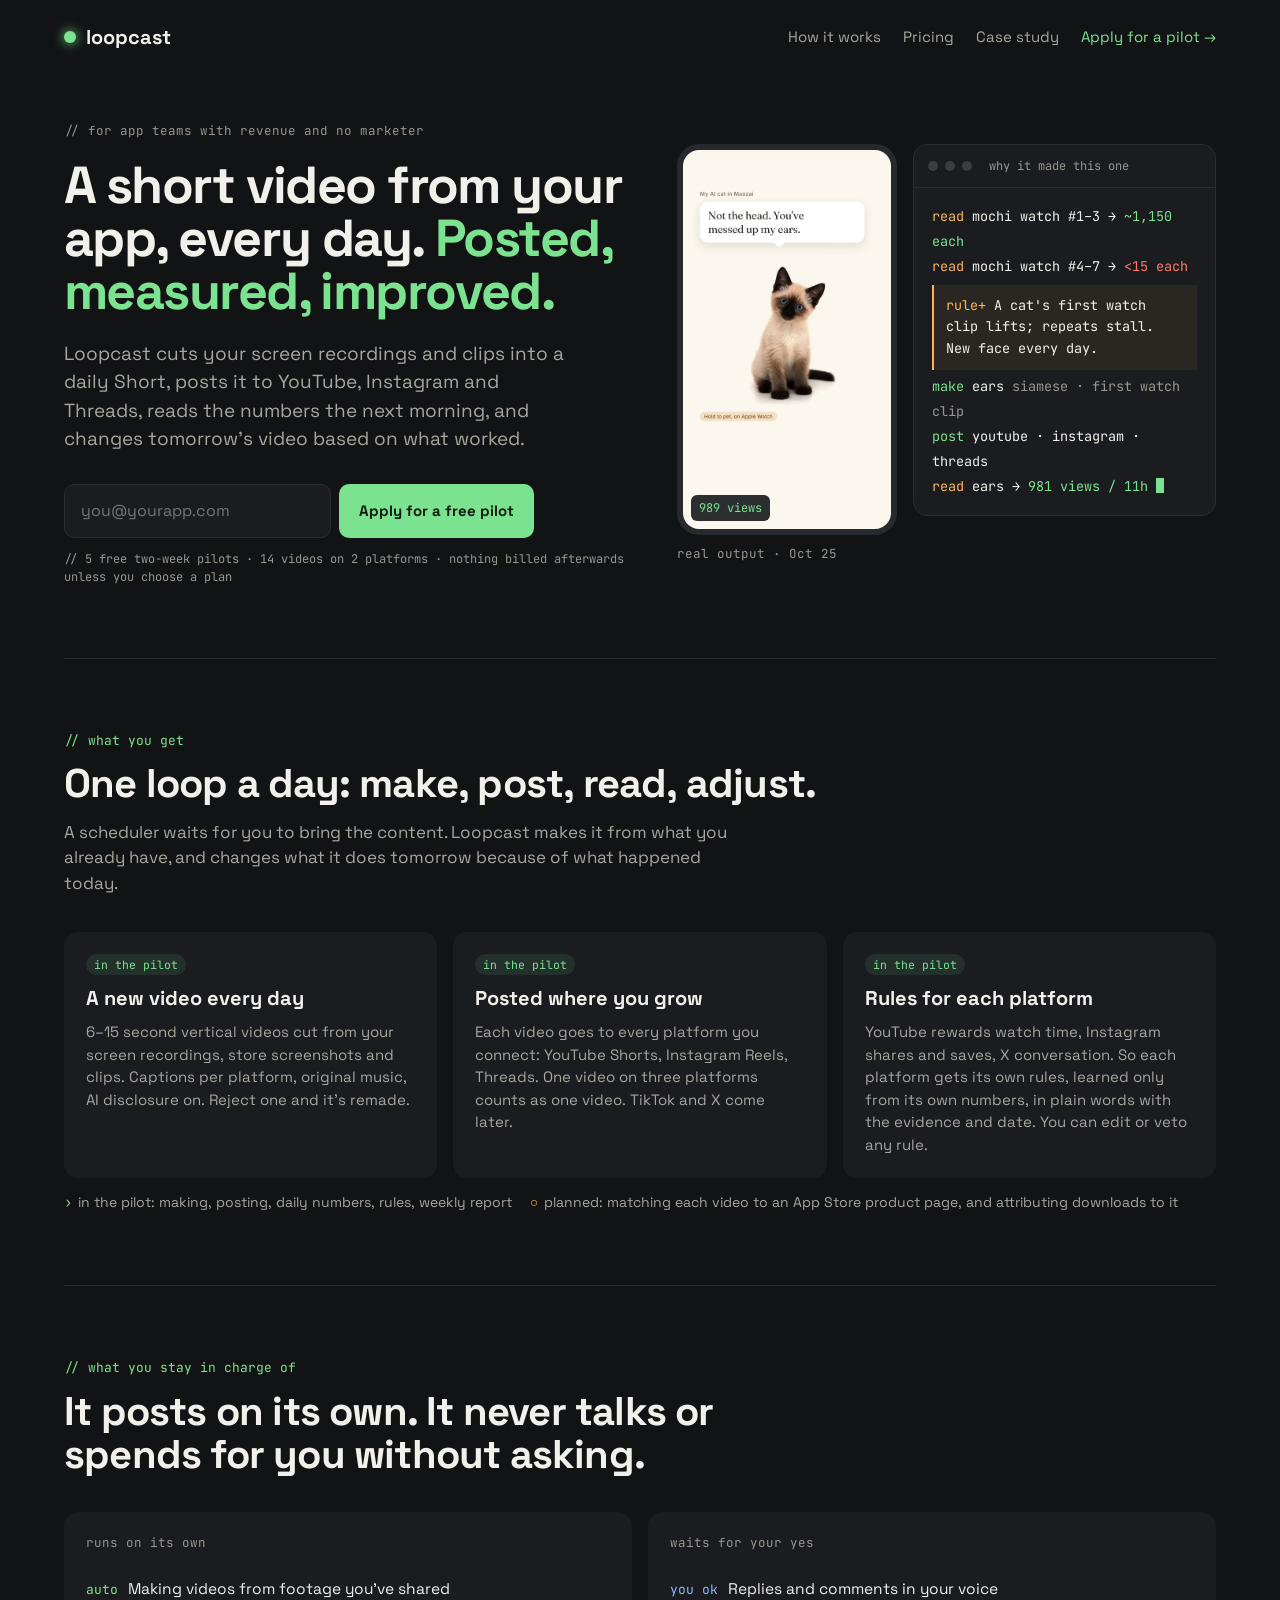
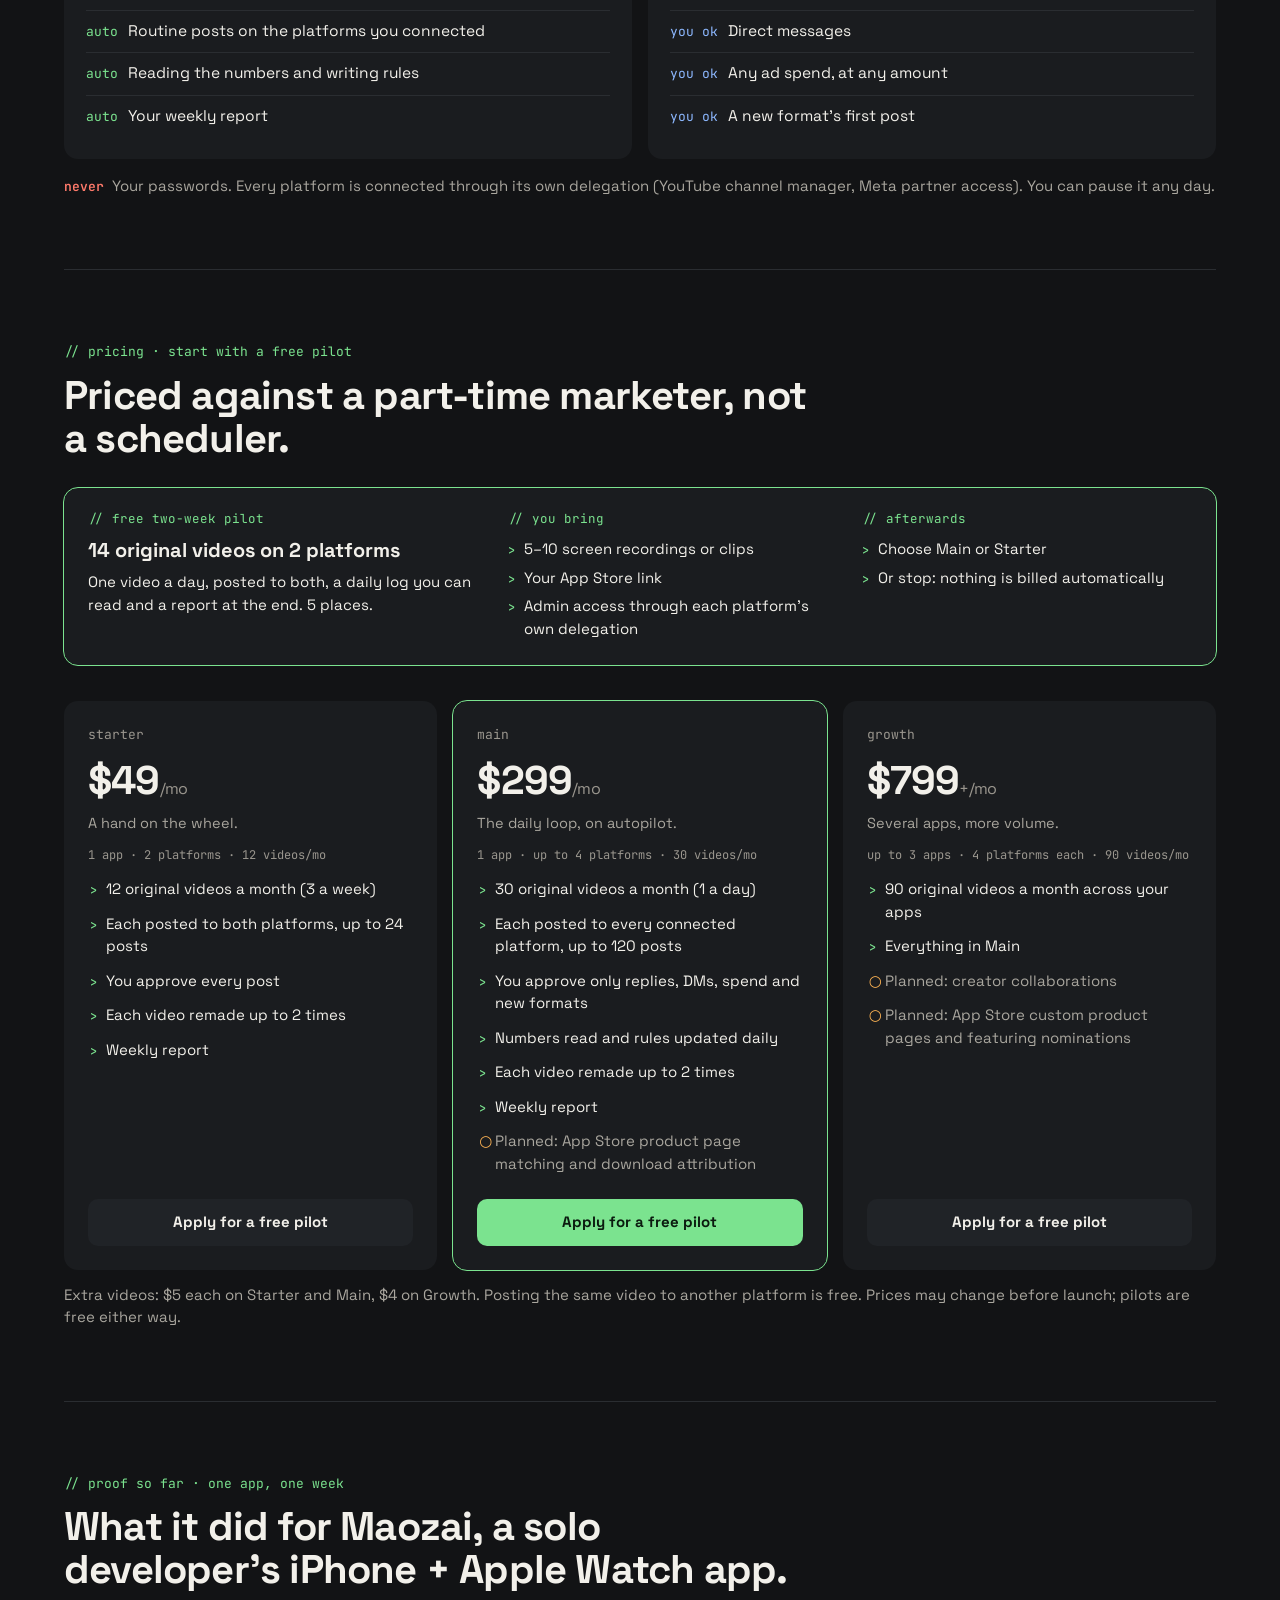
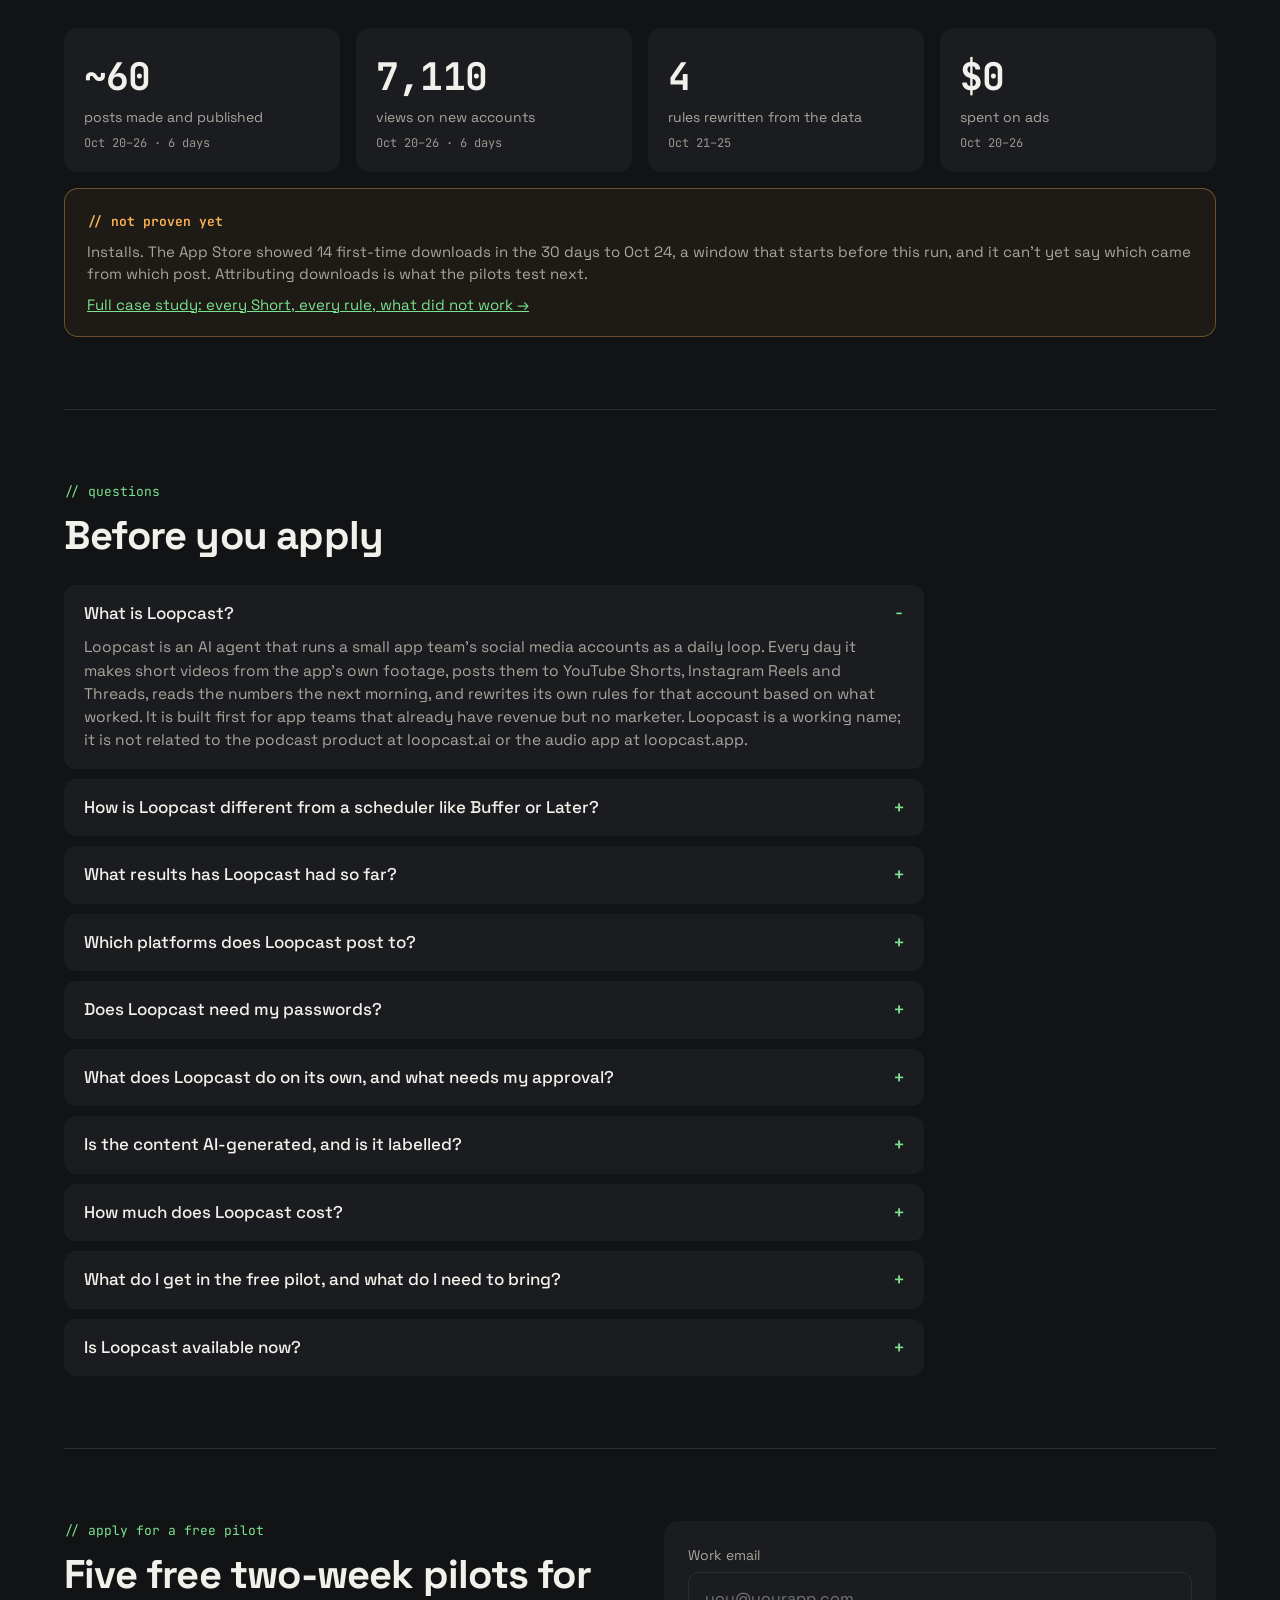
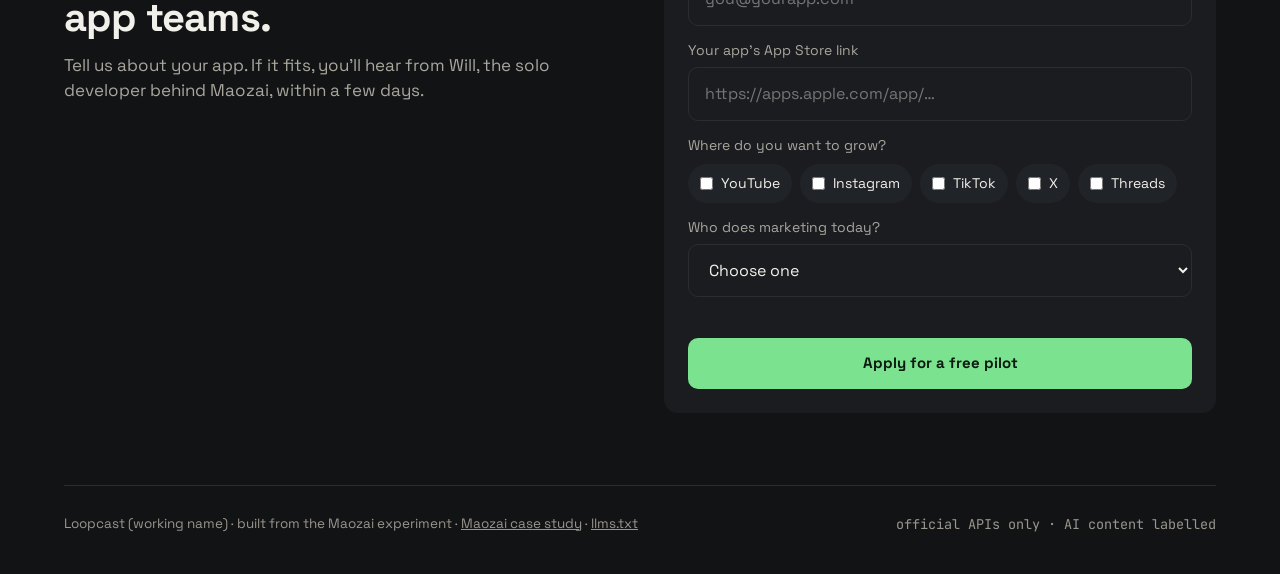
==== commit 4fefc184: "feat: rules are learned per platform Co-Authored-By: Claude Opus 5.5 <noreply@anthropic.com>" ====
--- a/index.html
+++ b/index.html
@@ -26,7 +26,7 @@
 <link rel="preconnect" href="https://fonts.gstatic.com" crossorigin>
 <link href="https://fonts.googleapis.com/css2?family=Space+Grotesk:wght@400;500;700&family=JetBrains+Mono:wght@400;600&display=swap" rel="stylesheet">
 <!-- ld:start (generated) -->
-<script type="application/ld+json">{"@context": "https://schema.org", "@graph": [{"@type": "Organization", "@id": "https://loopcast.dev/#org", "name": "Loopcast", "url": "https://loopcast.dev/", "logo": "https://loopcast.dev/apple-touch-icon.png"}, {"@type": "WebSite", "@id": "https://loopcast.dev/#website", "name": "Loopcast", "url": "https://loopcast.dev/", "publisher": {"@id": "https://loopcast.dev/#org"}}, {"@type": "Service", "@id": "https://loopcast.dev/#service", "name": "Loopcast", "serviceType": "Social media marketing for mobile apps", "description": "An AI agent that turns a small app team's own footage into a short video every day, posts it to YouTube Shorts, Instagram Reels and Threads, reads the numbers the next morning, and changes the next video based on what worked.", "provider": {"@id": "https://loopcast.dev/#org"}, "url": "https://loopcast.dev/", "audience": {"@type": "BusinessAudience", "audienceType": "App teams with revenue and no marketer"}}, {"@type": "FAQPage", "@id": "https://loopcast.dev/#faq", "mainEntity": [{"@type": "Question", "name": "What is Loopcast?", "acceptedAnswer": {"@type": "Answer", "text": "Loopcast is an AI agent that runs a small app team's social media accounts as a daily loop. Every day it makes short videos from the app's own footage, posts them to YouTube Shorts, Instagram Reels and Threads, reads the numbers the next morning, and rewrites its own rules for that account based on what worked. It is built first for app teams that already have revenue but no marketer. Loopcast is a working name; it is not related to the podcast product at loopcast.ai or the audio app at loopcast.app."}}, {"@type": "Question", "name": "How is Loopcast different from a scheduler like Buffer or Later?", "acceptedAnswer": {"@type": "Answer", "text": "A scheduler posts content you bring and stops there. Loopcast makes the content from your app's footage, posts it, reads every post's numbers the next morning, and changes what it does tomorrow based on the result. Each account gets its own rules in plain words, with the evidence and date behind every rule, which you can read, edit or veto. Tying each post to App Store downloads is planned and is being tested in the pilots."}}, {"@type": "Question", "name": "What results has Loopcast had so far?", "acceptedAnswer": {"@type": "Answer", "text": "One case so far: Maozai, a solo developer's iPhone and Apple Watch virtual pet app, on brand-new accounts. From October 20 to 26, 2026 the agent made and published about 60 posts, reached 7,110 views across YouTube, Instagram, X and Threads with $0 spent on ads, and rewrote its rules four times from the data. Installs are not proven: the App Store showed 14 first-time downloads in the 30 days to October 24, a window that starts before the run, and it cannot yet say which post brought which download."}}, {"@type": "Question", "name": "Which platforms does Loopcast post to?", "acceptedAnswer": {"@type": "Answer", "text": "YouTube Shorts, Instagram Reels and Threads first, through their official publishing APIs. TikTok and X come next; TikTok's posting API requires an app review and X's API is paid."}}, {"@type": "Question", "name": "Does Loopcast need my passwords?", "acceptedAnswer": {"@type": "Answer", "text": "No. Every platform is connected through its official API or its own delegation, such as a YouTube channel manager role or Meta partner access. Loopcast never asks for a password and never logs in to your browser."}}, {"@type": "Question", "name": "What does Loopcast do on its own, and what needs my approval?", "acceptedAnswer": {"@type": "Answer", "text": "It makes videos from footage you have shared, publishes routine posts, reads the numbers, writes rules and sends a weekly report on its own. Replies and comments in your voice, direct messages, any ad spend and the first post in a new format wait for your yes."}}, {"@type": "Question", "name": "Is the content AI-generated, and is it labelled?", "acceptedAnswer": {"@type": "Answer", "text": "The videos are cut from your real app footage and screen recordings; Loopcast writes the captions. Anything AI-generated is labelled with each platform's AI disclosure setting, and music is original or cleared for commercial use, never a platform's licensed library."}}, {"@type": "Question", "name": "How much does Loopcast cost?", "acceptedAnswer": {"@type": "Answer", "text": "Pilots are free. After that, planned pricing is: Starter, $49 a month, 1 app, 2 platforms, 12 original videos a month, and you approve every post. Main, $299 a month, 1 app, up to 4 platforms, 30 original videos a month (one a day), with only replies, messages, spend and new formats waiting for approval. Growth, $799 a month and up, up to 3 apps and 90 videos a month. Every plan posts each video to all connected platforms at no extra cost and remakes a rejected video up to two times. Extra videos are $5 each ($4 on Growth). Prices may change before launch."}}, {"@type": "Question", "name": "What do I get in the free pilot, and what do I need to bring?", "acceptedAnswer": {"@type": "Answer", "text": "Two weeks, 14 original videos (one a day) posted to two platforms you choose, a daily log you can read and a report at the end. You bring 5 to 10 screen recordings or clips of your app, your App Store link, and admin access through each platform's own delegation, such as a YouTube channel manager role. Afterwards you can choose a plan or stop; nothing is billed automatically."}}, {"@type": "Question", "name": "Is Loopcast available now?", "acceptedAnswer": {"@type": "Answer", "text": "Not generally yet. Five free two-week pilots are open for app teams with revenue and no marketer; apply on loopcast.dev and the developer behind Maozai replies within a few days."}}]}]}</script>
+<script type="application/ld+json">{"@context": "https://schema.org", "@graph": [{"@type": "Organization", "@id": "https://loopcast.dev/#org", "name": "Loopcast", "url": "https://loopcast.dev/", "logo": "https://loopcast.dev/apple-touch-icon.png"}, {"@type": "WebSite", "@id": "https://loopcast.dev/#website", "name": "Loopcast", "url": "https://loopcast.dev/", "publisher": {"@id": "https://loopcast.dev/#org"}}, {"@type": "Service", "@id": "https://loopcast.dev/#service", "name": "Loopcast", "serviceType": "Social media marketing for mobile apps", "description": "An AI agent that turns a small app team's own footage into a short video every day, posts it to YouTube Shorts, Instagram Reels and Threads, reads the numbers the next morning, and changes the next video based on what worked.", "provider": {"@id": "https://loopcast.dev/#org"}, "url": "https://loopcast.dev/", "audience": {"@type": "BusinessAudience", "audienceType": "App teams with revenue and no marketer"}}, {"@type": "FAQPage", "@id": "https://loopcast.dev/#faq", "mainEntity": [{"@type": "Question", "name": "What is Loopcast?", "acceptedAnswer": {"@type": "Answer", "text": "Loopcast is an AI agent that runs a small app team's social media accounts as a daily loop. Every day it makes short videos from the app's own footage, posts them to YouTube Shorts, Instagram Reels and Threads, reads the numbers the next morning, and rewrites its own rules for that account based on what worked. It is built first for app teams that already have revenue but no marketer. Loopcast is a working name; it is not related to the podcast product at loopcast.ai or the audio app at loopcast.app."}}, {"@type": "Question", "name": "How is Loopcast different from a scheduler like Buffer or Later?", "acceptedAnswer": {"@type": "Answer", "text": "A scheduler posts content you bring and stops there. Loopcast makes the content from your app's footage, posts it, reads every post's numbers the next morning, and changes what it does tomorrow based on the result. Each platform on each account gets its own rules, learned only from that platform's numbers, because YouTube, Instagram and X reward different things. Rules are written in plain words, with the evidence and date behind every rule, and you can read, edit or veto any of them. Tying each post to App Store downloads is planned and is being tested in the pilots."}}, {"@type": "Question", "name": "What results has Loopcast had so far?", "acceptedAnswer": {"@type": "Answer", "text": "One case so far: Maozai, a solo developer's iPhone and Apple Watch virtual pet app, on brand-new accounts. From October 20 to 26, 2026 the agent made and published about 60 posts, reached 7,110 views across YouTube, Instagram, X and Threads with $0 spent on ads, and rewrote its rules four times from the data. Installs are not proven: the App Store showed 14 first-time downloads in the 30 days to October 24, a window that starts before the run, and it cannot yet say which post brought which download."}}, {"@type": "Question", "name": "Which platforms does Loopcast post to?", "acceptedAnswer": {"@type": "Answer", "text": "YouTube Shorts, Instagram Reels and Threads first, through their official publishing APIs. TikTok and X come next; TikTok's posting API requires an app review and X's API is paid."}}, {"@type": "Question", "name": "Does Loopcast need my passwords?", "acceptedAnswer": {"@type": "Answer", "text": "No. Every platform is connected through its official API or its own delegation, such as a YouTube channel manager role or Meta partner access. Loopcast never asks for a password and never logs in to your browser."}}, {"@type": "Question", "name": "What does Loopcast do on its own, and what needs my approval?", "acceptedAnswer": {"@type": "Answer", "text": "It makes videos from footage you have shared, publishes routine posts, reads the numbers, writes rules and sends a weekly report on its own. Replies and comments in your voice, direct messages, any ad spend and the first post in a new format wait for your yes."}}, {"@type": "Question", "name": "Is the content AI-generated, and is it labelled?", "acceptedAnswer": {"@type": "Answer", "text": "The videos are cut from your real app footage and screen recordings; Loopcast writes the captions. Anything AI-generated is labelled with each platform's AI disclosure setting, and music is original or cleared for commercial use, never a platform's licensed library."}}, {"@type": "Question", "name": "How much does Loopcast cost?", "acceptedAnswer": {"@type": "Answer", "text": "Pilots are free. After that, planned pricing is: Starter, $49 a month, 1 app, 2 platforms, 12 original videos a month, and you approve every post. Main, $299 a month, 1 app, up to 4 platforms, 30 original videos a month (one a day), with only replies, messages, spend and new formats waiting for approval. Growth, $799 a month and up, up to 3 apps and 90 videos a month. Every plan posts each video to all connected platforms at no extra cost and remakes a rejected video up to two times. Extra videos are $5 each ($4 on Growth). Prices may change before launch."}}, {"@type": "Question", "name": "What do I get in the free pilot, and what do I need to bring?", "acceptedAnswer": {"@type": "Answer", "text": "Two weeks, 14 original videos (one a day) posted to two platforms you choose, a daily log you can read and a report at the end. You bring 5 to 10 screen recordings or clips of your app, your App Store link, and admin access through each platform's own delegation, such as a YouTube channel manager role. Afterwards you can choose a plan or stop; nothing is billed automatically."}}, {"@type": "Question", "name": "Is Loopcast available now?", "acceptedAnswer": {"@type": "Answer", "text": "Not generally yet. Five free two-week pilots are open for app teams with revenue and no marketer; apply on loopcast.dev and the developer behind Maozai replies within a few days."}}]}]}</script>
 <!-- ld:end -->
 <link rel="stylesheet" href="/style.css">
 </head>
@@ -75,7 +75,7 @@
  <div class="gets">
   <div class="get"><span class="tag live">in the pilot</span><h3>A new video every day</h3><p>6–15 second vertical videos cut from your screen recordings, store screenshots and clips. Captions per platform, original music, AI disclosure on. Reject one and it's remade.</p></div>
   <div class="get"><span class="tag live">in the pilot</span><h3>Posted where you grow</h3><p>Each video goes to every platform you connect: YouTube Shorts, Instagram Reels, Threads. One video on three platforms counts as one video. TikTok and X come later.</p></div>
-  <div class="get"><span class="tag live">in the pilot</span><h3>Rules you can read</h3><p>Every morning it reads each post's views and writes what it learned as a rule in plain words, with the evidence and date. You can edit or veto any rule.</p></div>
+  <div class="get"><span class="tag live">in the pilot</span><h3>Rules for each platform</h3><p>YouTube rewards watch time, Instagram shares and saves, X conversation. So each platform gets its own rules, learned only from its own numbers, in plain words with the evidence and date. You can edit or veto any rule.</p></div>
  </div>
  <div class="keyline"><span class="l">in the pilot: making, posting, daily numbers, rules, weekly report</span><span class="p">planned: matching each video to an App Store product page, and attributing downloads to it</span></div>
 </section>
@@ -128,7 +128,7 @@
  <div class="faq">
 <!-- faq:start (generated by tools/build_site.py from content/site.json) -->
   <details open><summary>What is Loopcast?</summary><p>Loopcast is an AI agent that runs a small app team&#x27;s social media accounts as a daily loop. Every day it makes short videos from the app&#x27;s own footage, posts them to YouTube Shorts, Instagram Reels and Threads, reads the numbers the next morning, and rewrites its own rules for that account based on what worked. It is built first for app teams that already have revenue but no marketer. Loopcast is a working name; it is not related to the podcast product at loopcast.ai or the audio app at loopcast.app.</p></details>
-  <details><summary>How is Loopcast different from a scheduler like Buffer or Later?</summary><p>A scheduler posts content you bring and stops there. Loopcast makes the content from your app&#x27;s footage, posts it, reads every post&#x27;s numbers the next morning, and changes what it does tomorrow based on the result. Each account gets its own rules in plain words, with the evidence and date behind every rule, which you can read, edit or veto. Tying each post to App Store downloads is planned and is being tested in the pilots.</p></details>
+  <details><summary>How is Loopcast different from a scheduler like Buffer or Later?</summary><p>A scheduler posts content you bring and stops there. Loopcast makes the content from your app&#x27;s footage, posts it, reads every post&#x27;s numbers the next morning, and changes what it does tomorrow based on the result. Each platform on each account gets its own rules, learned only from that platform&#x27;s numbers, because YouTube, Instagram and X reward different things. Rules are written in plain words, with the evidence and date behind every rule, and you can read, edit or veto any of them. Tying each post to App Store downloads is planned and is being tested in the pilots.</p></details>
   <details><summary>What results has Loopcast had so far?</summary><p>One case so far: Maozai, a solo developer&#x27;s iPhone and Apple Watch virtual pet app, on brand-new accounts. From October 20 to 26, 2026 the agent made and published about 60 posts, reached 7,110 views across YouTube, Instagram, X and Threads with $0 spent on ads, and rewrote its rules four times from the data. Installs are not proven: the App Store showed 14 first-time downloads in the 30 days to October 24, a window that starts before the run, and it cannot yet say which post brought which download.</p></details>
   <details><summary>Which platforms does Loopcast post to?</summary><p>YouTube Shorts, Instagram Reels and Threads first, through their official publishing APIs. TikTok and X come next; TikTok&#x27;s posting API requires an app review and X&#x27;s API is paid.</p></details>
   <details><summary>Does Loopcast need my passwords?</summary><p>No. Every platform is connected through its official API or its own delegation, such as a YouTube channel manager role or Meta partner access. Loopcast never asks for a password and never logs in to your browser.</p></details>
